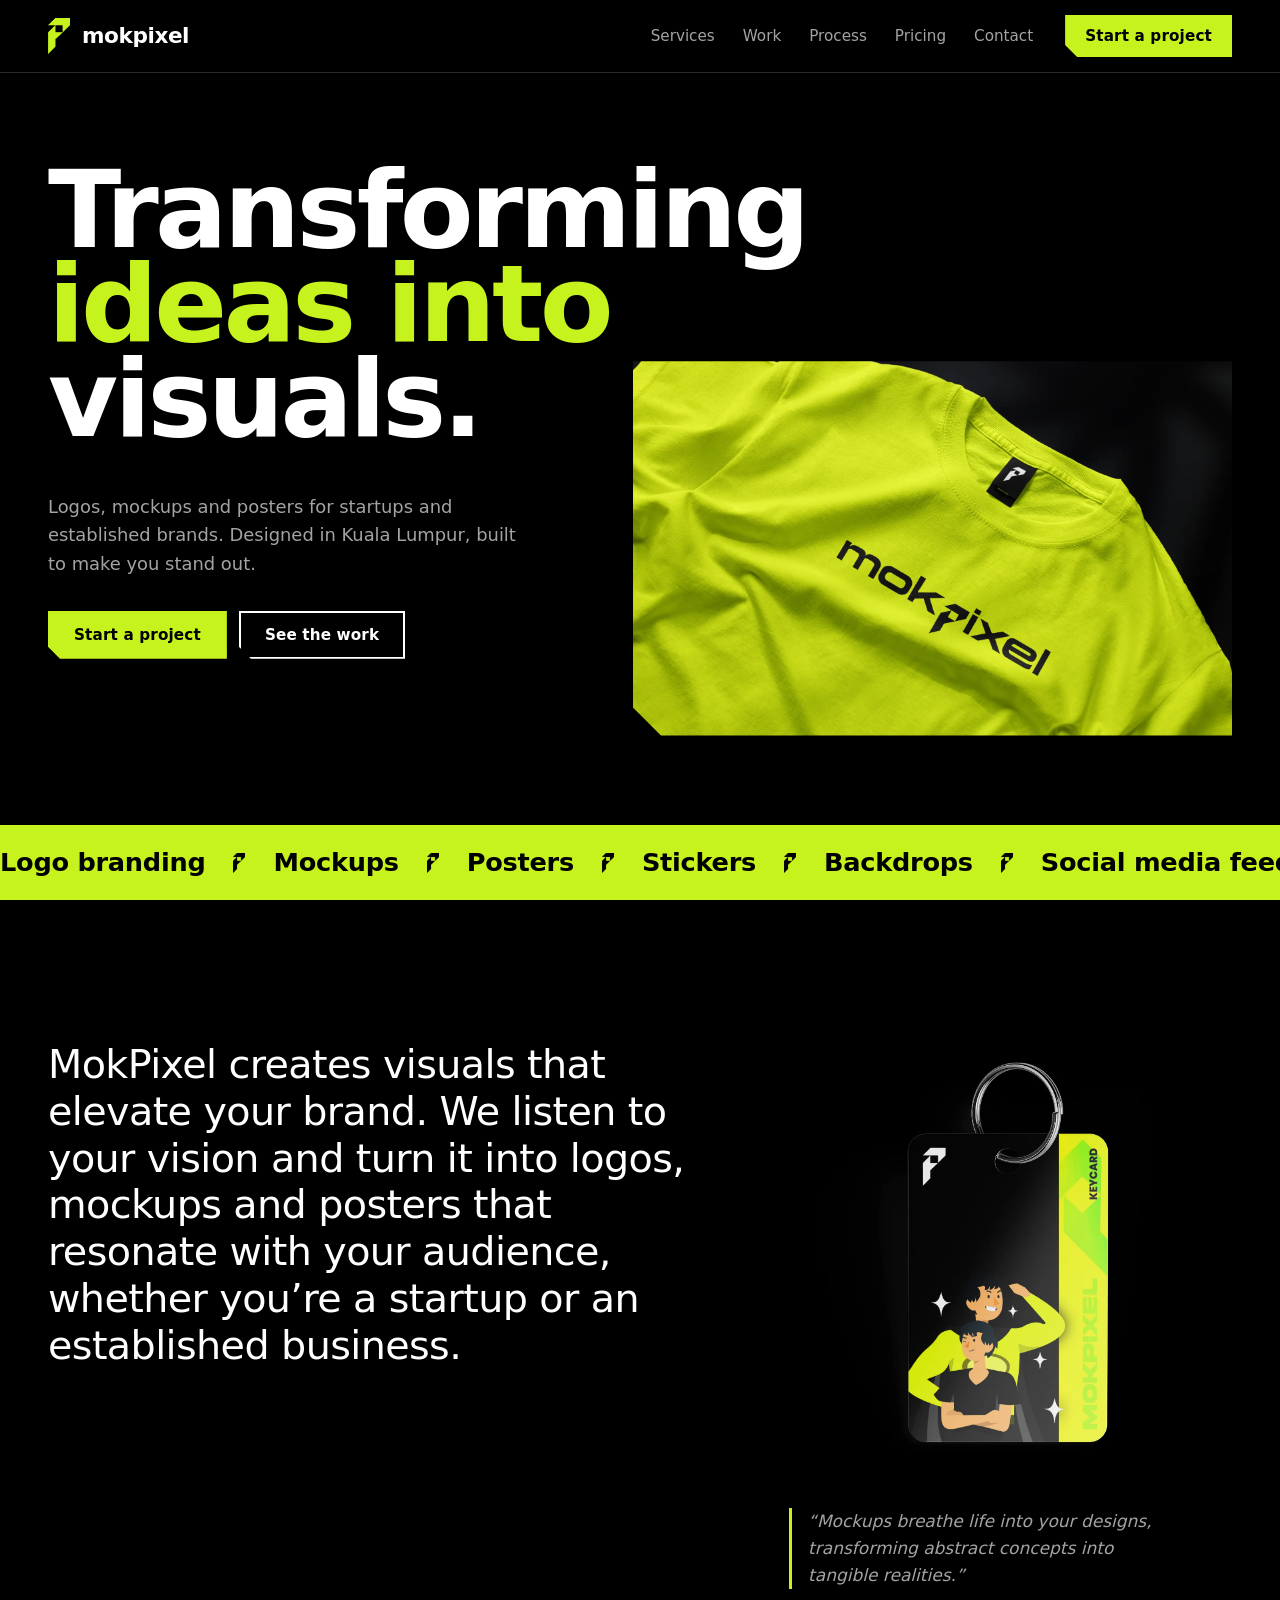
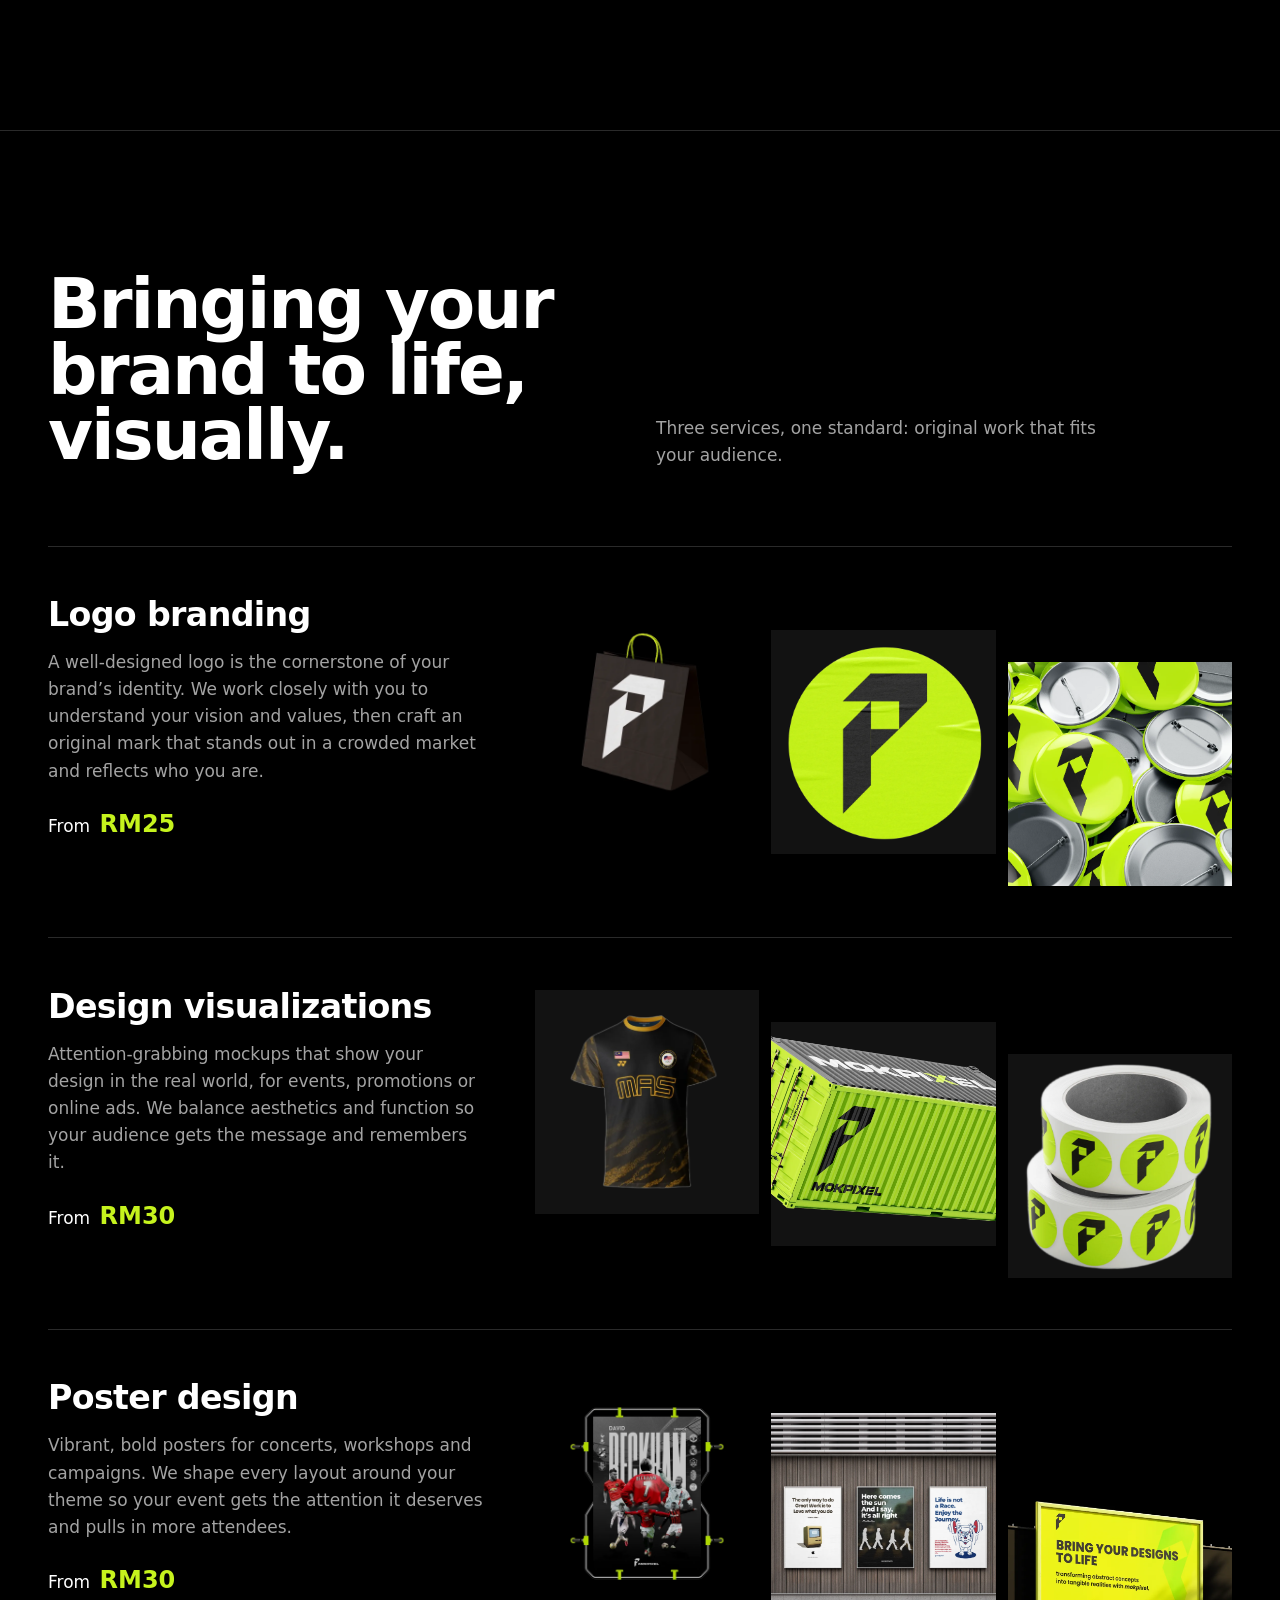
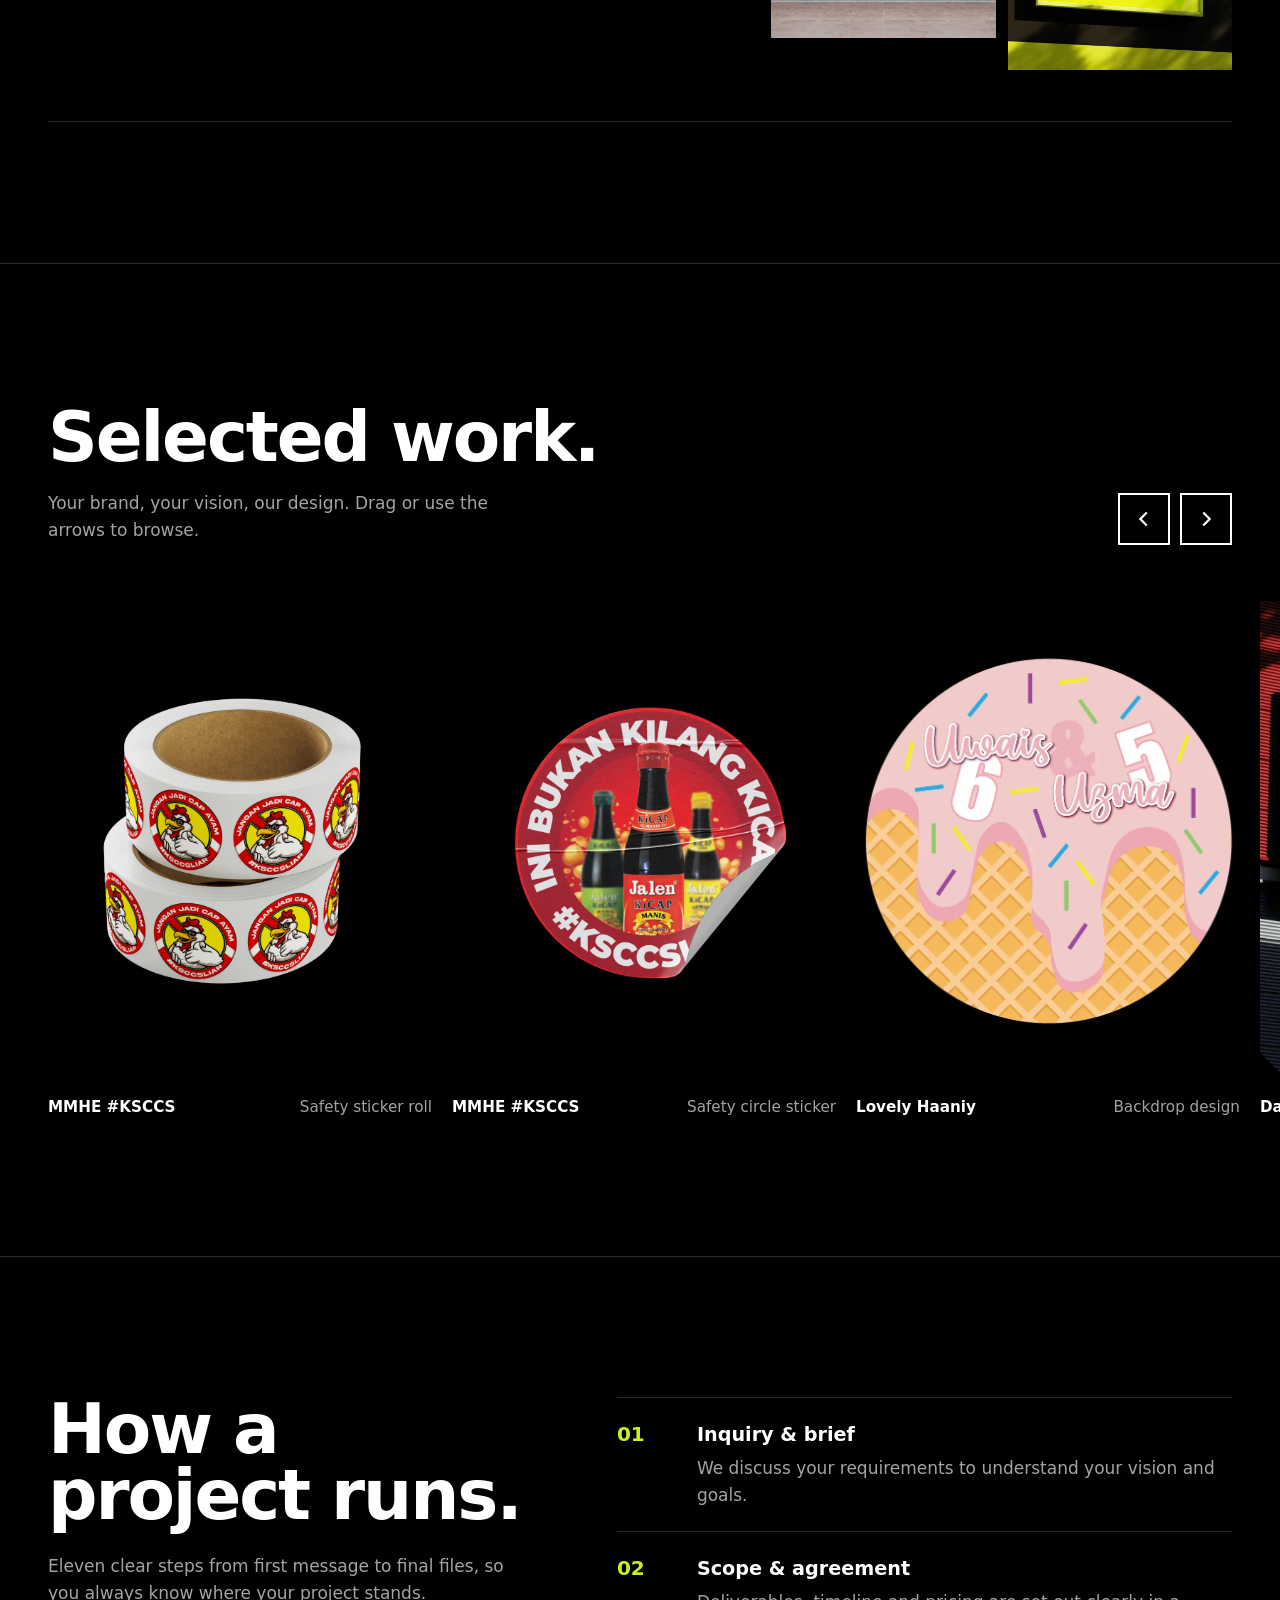
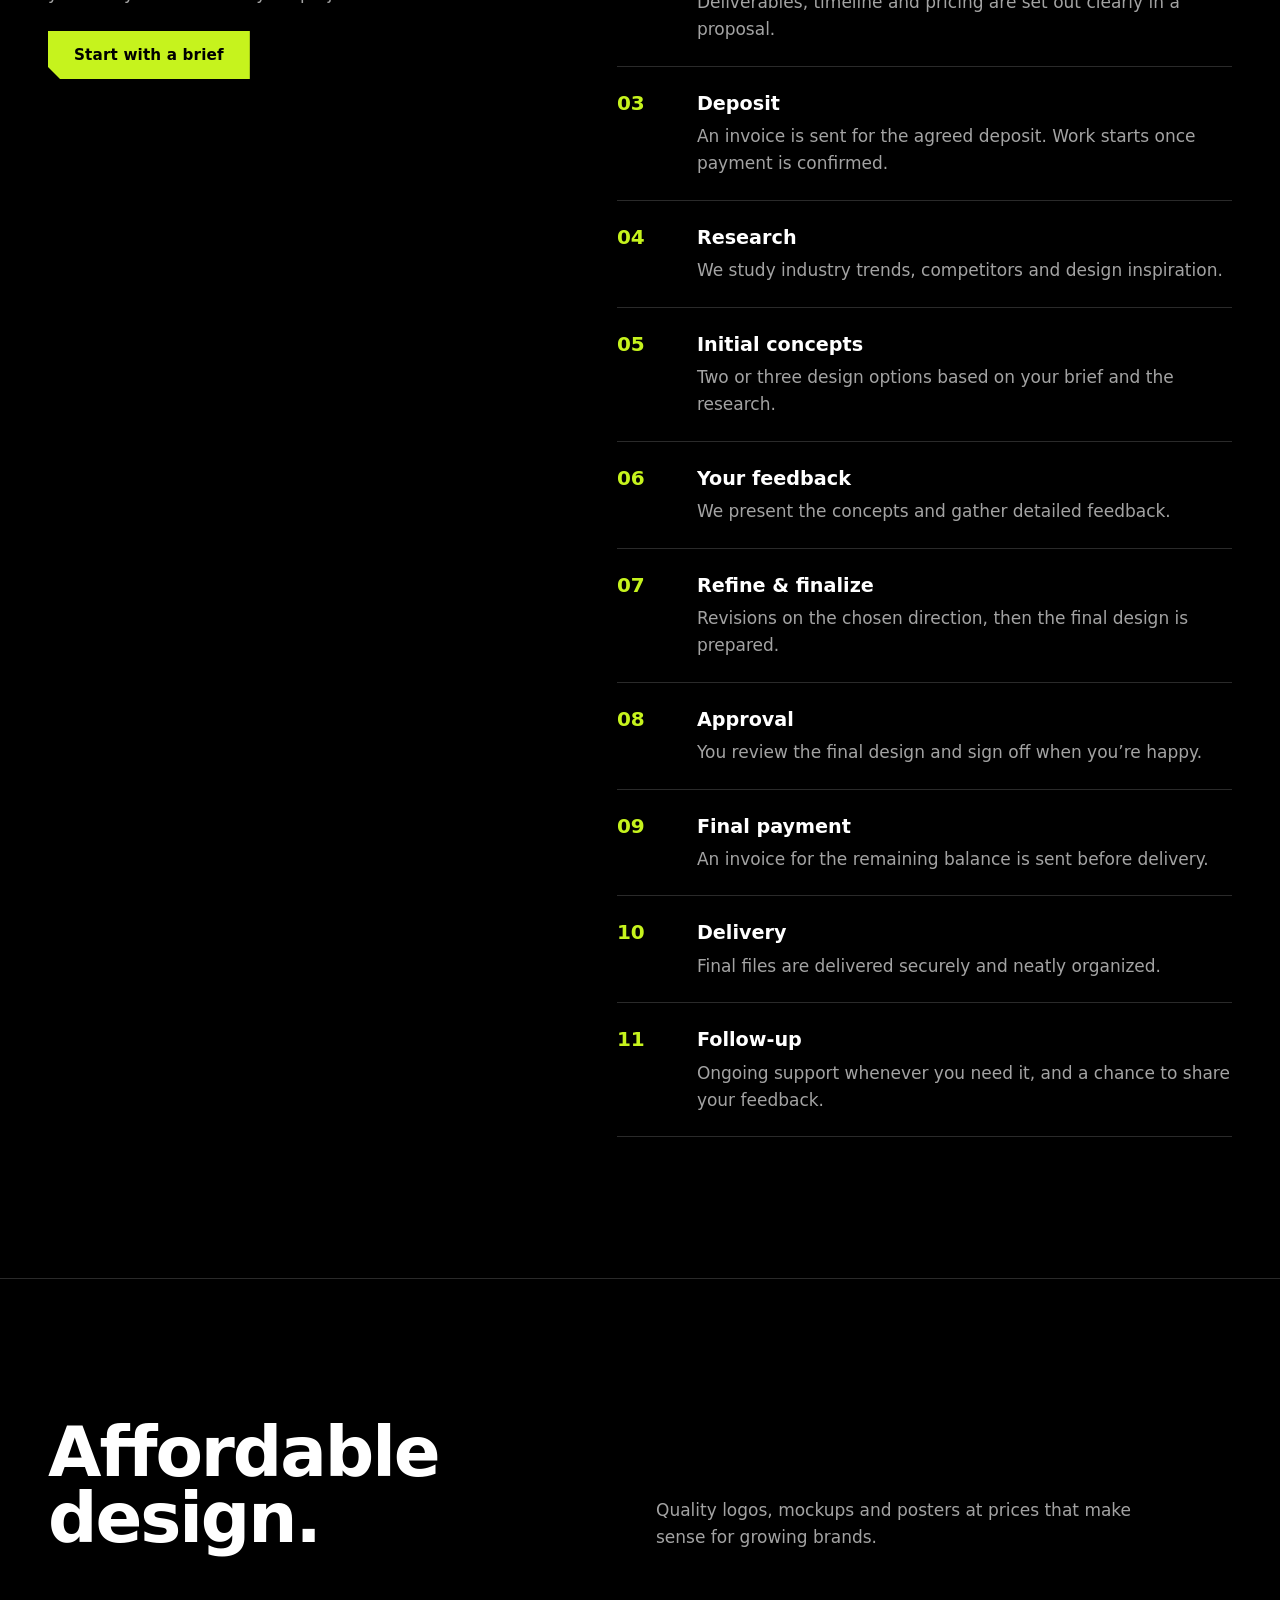
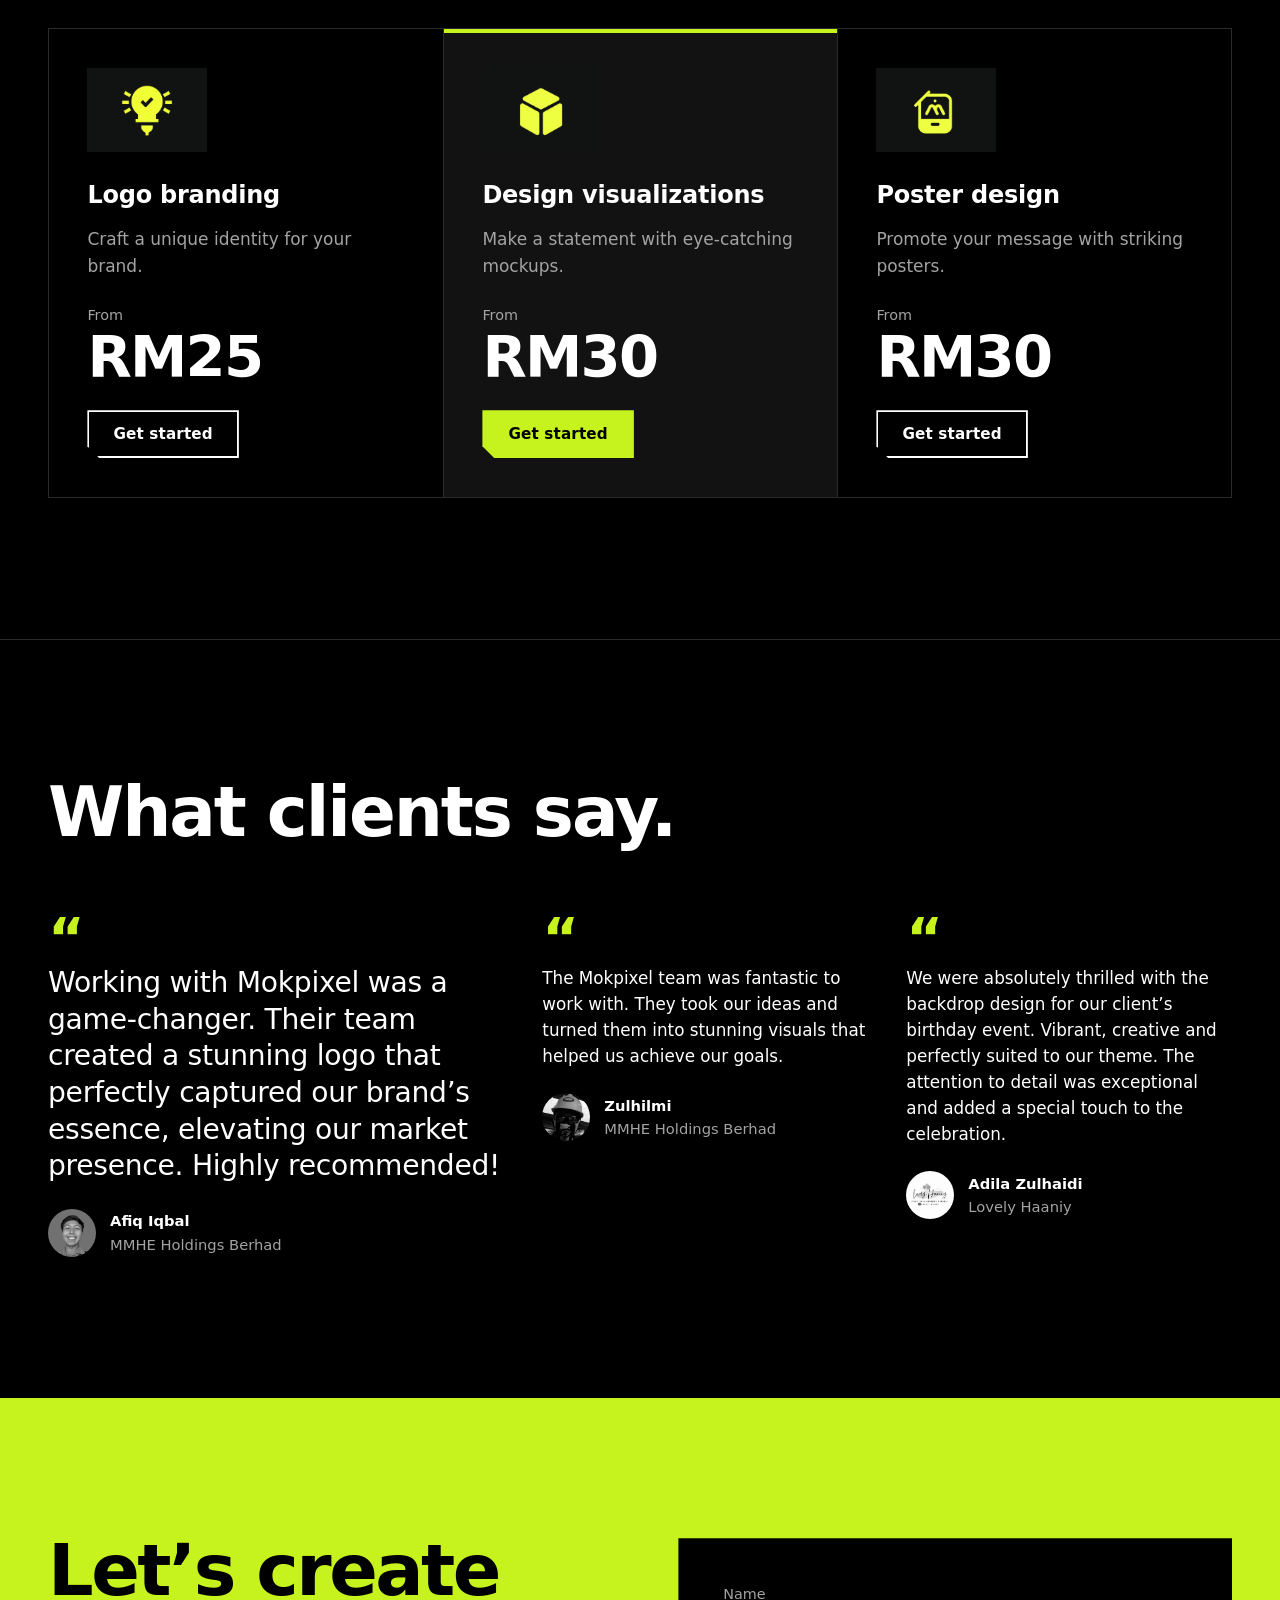
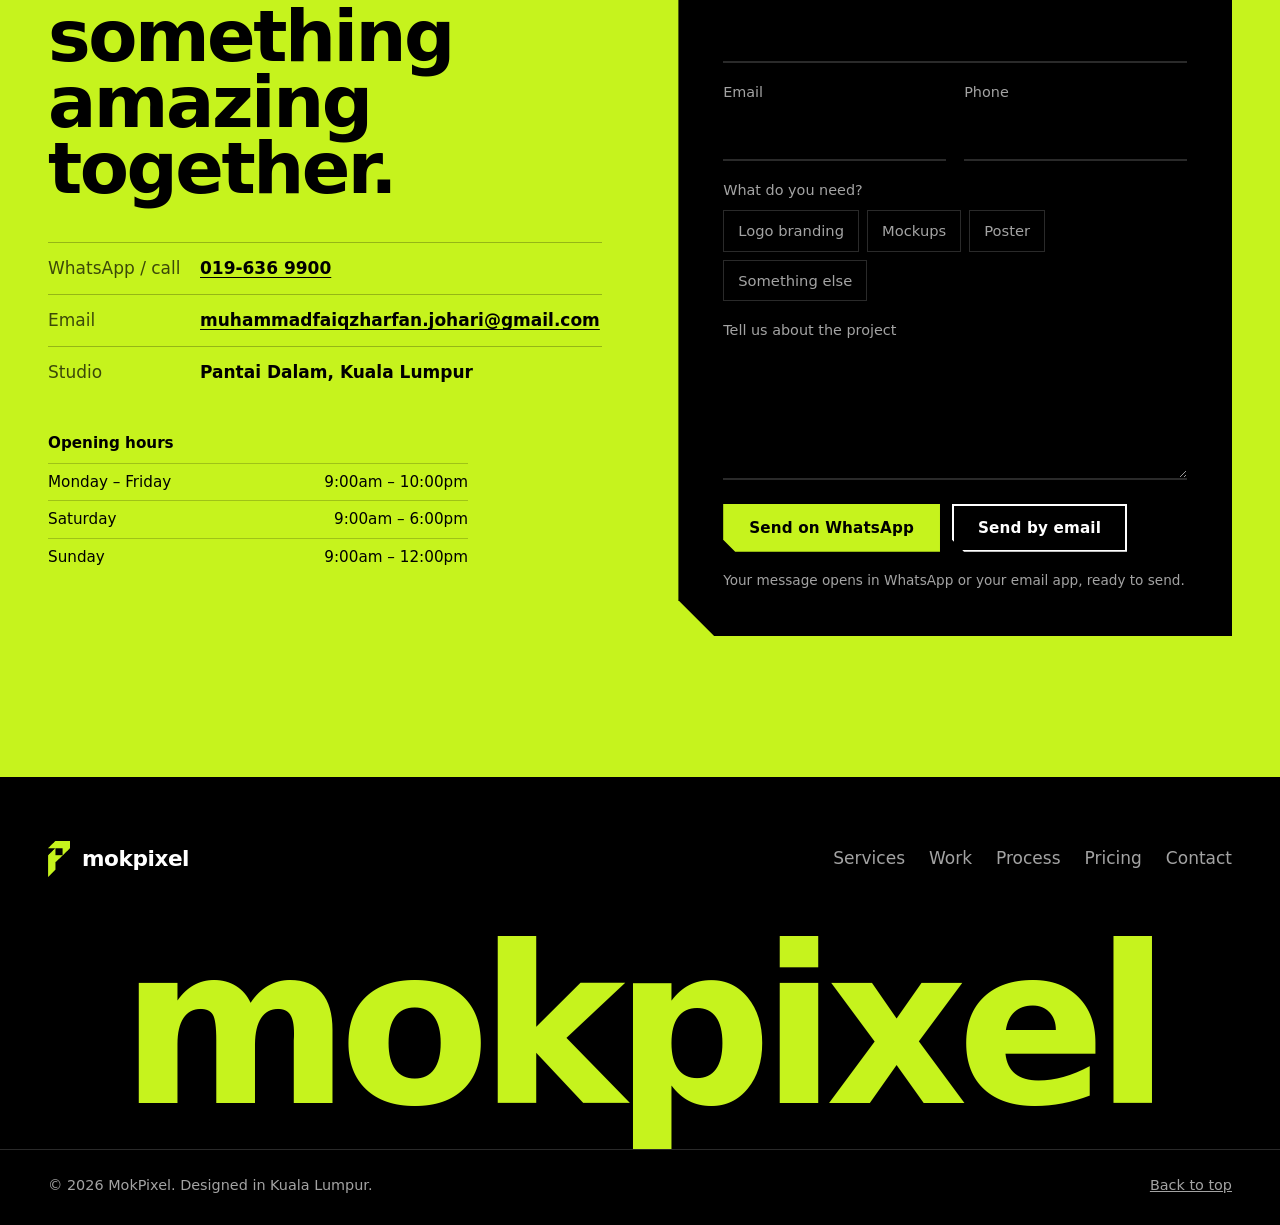
==== mokpixel/index.html @ e7ba05e2 "Add MokPixel design studio site at /mokpixel Standalone replacement for mokpixel.b12sites.com: black" ====
<!doctype html>
<html lang="en">
<head>
  <meta charset="utf-8">
  <meta name="viewport" content="width=device-width, initial-scale=1">
  <title>MokPixel | Logo, Mockup &amp; Poster Design in Kuala Lumpur</title>
  <meta name="description" content="MokPixel designs logos, mockups and posters for startups and established brands. Based in Kuala Lumpur. Logo branding from RM25.">
  <meta name="theme-color" content="#000000">
  <meta property="og:type" content="website">
  <meta property="og:title" content="MokPixel | Logo, Mockup &amp; Poster Design">
  <meta property="og:description" content="Transforming ideas into visuals. Logos, mockups and posters designed in Kuala Lumpur.">
  <meta property="og:image" content="assets/og-image.jpg">
  <link rel="icon" type="image/png" href="assets/favicon.png">
  <link rel="apple-touch-icon" href="assets/apple-touch-icon.png">
  <link rel="preload" href="assets/fonts/archivo.woff2" as="font" type="font/woff2" crossorigin>
  <link rel="stylesheet" href="style.css">
</head>
<body>
  <a class="skip" href="#main">Skip to content</a>

  <header class="site-header" id="top">
    <div class="wrap header-inner">
      <a class="brand" href="#top" aria-label="MokPixel home">
        <span class="brand-mark" aria-hidden="true"></span>
        <span class="brand-word">mokpixel</span>
      </a>
      <nav class="nav" id="nav" aria-label="Main">
        <a href="#services">Services</a>
        <a href="#work">Work</a>
        <a href="#process">Process</a>
        <a href="#pricing">Pricing</a>
        <a href="#contact">Contact</a>
      </nav>
      <a class="btn btn-neon header-cta" href="#contact">Start a project</a>
      <button class="nav-toggle" aria-expanded="false" aria-controls="nav" aria-label="Open menu">
        <span></span><span></span>
      </button>
    </div>
  </header>

  <main id="main">
    <!-- HERO -->
    <section class="hero">
      <div class="wrap hero-grid">
        <h1 class="hero-title">
          <span class="line">Transforming</span>
          <span class="line">ideas into</span>
          <span class="line">visuals.</span>
        </h1>
        <div class="hero-sub">
          <p class="hero-lede">Logos, mockups and posters for startups and established brands. Designed in Kuala Lumpur, built to make you stand out.</p>
          <div class="hero-actions">
            <a class="btn btn-neon" href="#contact">Start a project</a>
            <a class="btn btn-ghost" href="#work">See the work</a>
          </div>
        </div>
        <figure class="hero-media notch">
          <img src="assets/img/home-bg-a.webp" alt="Neon green MokPixel t-shirt with the mokpixel wordmark" width="1800" height="1200" fetchpriority="high">
        </figure>
      </div>
    </section>

    <!-- MARQUEE -->
    <div class="ticker" aria-hidden="true">
      <div class="ticker-track">
        <span>Logo branding</span><i></i><span>Mockups</span><i></i><span>Posters</span><i></i><span>Stickers</span><i></i><span>Backdrops</span><i></i><span>Social media feeds</span><i></i><span>Billboards</span><i></i><span>Merch</span><i></i>
        <span>Logo branding</span><i></i><span>Mockups</span><i></i><span>Posters</span><i></i><span>Stickers</span><i></i><span>Backdrops</span><i></i><span>Social media feeds</span><i></i><span>Billboards</span><i></i><span>Merch</span><i></i>
      </div>
    </div>

    <!-- ABOUT -->
    <section class="about" id="about">
      <div class="wrap about-grid">
        <p class="about-statement">MokPixel creates visuals that elevate your brand. We listen to your vision and turn it into logos, mockups and posters that resonate with your audience, whether you’re a startup or an established business.</p>
        <div class="about-side">
          <figure class="about-media notch">
            <img src="assets/img/hero.webp" alt="Phone case mockup with a neon illustrated character" width="1453" height="1800" loading="lazy">
          </figure>
          <p class="about-quote">“Mockups breathe life into your designs, transforming abstract concepts into tangible realities.”</p>
        </div>
      </div>
    </section>

    <!-- SERVICES -->
    <section class="section services" id="services">
      <div class="wrap">
        <div class="section-head">
          <h2 class="section-title">Bringing your brand to life, visually.</h2>
          <p class="section-sub">Three services, one standard: original work that fits your audience.</p>
        </div>

        <article class="service">
          <div class="service-text">
            <h3>Logo branding</h3>
            <p>A well-designed logo is the cornerstone of your brand’s identity. We work closely with you to understand your vision and values, then craft an original mark that stands out in a crowded market and reflects who you are.</p>
            <p class="service-price">From <strong>RM25</strong></p>
          </div>
          <div class="service-strip">
            <img src="assets/img/g-bag.webp" alt="Black paper bag with the white MokPixel P mark" width="1280" height="960" loading="lazy">
            <img src="assets/img/g-sticker-logo.webp" alt="Round neon sticker with the MokPixel logo" width="1280" height="1280" loading="lazy">
            <img src="assets/img/hiw-bg.webp" alt="Pile of neon and silver pin badges with the MokPixel logo" width="1800" height="1350" loading="lazy">
          </div>
        </article>

        <article class="service">
          <div class="service-text">
            <h3>Design visualizations</h3>
            <p>Attention-grabbing mockups that show your design in the real world, for events, promotions or online ads. We balance aesthetics and function so your audience gets the message and remembers it.</p>
            <p class="service-price">From <strong>RM30</strong></p>
          </div>
          <div class="service-strip">
            <img src="assets/img/g-jersey.webp" alt="Malaysia Olympic jersey mockup in black and gold" width="923" height="923" loading="lazy">
            <img src="assets/img/hiw-mockup.webp" alt="Neon green shipping container branded with MokPixel" width="1800" height="883" loading="lazy">
            <img src="assets/img/g-roller-sticker.webp" alt="Rolls of neon MokPixel logo stickers" width="1280" height="1280" loading="lazy">
          </div>
        </article>

        <article class="service">
          <div class="service-text">
            <h3>Poster design</h3>
            <p>Vibrant, bold posters for concerts, workshops and campaigns. We shape every layout around your theme so your event gets the attention it deserves and pulls in more attendees.</p>
            <p class="service-price">From <strong>RM30</strong></p>
          </div>
          <div class="service-strip">
            <img src="assets/img/g-beckham.webp" alt="David Beckham tribute poster with neon frame details" width="1280" height="960" loading="lazy">
            <img src="assets/img/work-quotes.webp" alt="Three framed motivational quote posters on a wall" width="1800" height="1350" loading="lazy">
            <img src="assets/img/work-x3.webp" alt="Neon billboard reading Bring your designs to life" width="1152" height="883" loading="lazy">
          </div>
        </article>
      </div>
    </section>

    <!-- WORK -->
    <section class="section work" id="work">
      <div class="wrap work-head">
        <div>
          <h2 class="section-title">Selected work.</h2>
          <p class="section-sub">Your brand, your vision, our design. Drag or use the arrows to browse.</p>
        </div>
        <div class="strip-controls">
          <button class="arrow" data-dir="-1" aria-label="Previous projects">
            <svg viewBox="0 0 24 24" aria-hidden="true"><path d="M15 5l-7 7 7 7"/></svg>
          </button>
          <button class="arrow" data-dir="1" aria-label="Next projects">
            <svg viewBox="0 0 24 24" aria-hidden="true"><path d="M9 5l7 7-7 7"/></svg>
          </button>
        </div>
      </div>
      <div class="strip" tabindex="0" aria-label="Project gallery">
        <figure class="card">
          <div class="card-img notch"><img src="assets/img/work-roll-sticker.webp" alt="Rolls of round KSCCS safety stickers" loading="lazy" width="1800" height="1350"></div>
          <figcaption><strong>MMHE #KSCCS</strong><span>Safety sticker roll</span></figcaption>
        </figure>
        <figure class="card">
          <div class="card-img notch"><img src="assets/img/work-circle-sticker.webp" alt="Circle KSCCS sticker reading Ini Bukan Kilang Kicap" loading="lazy" width="1800" height="1350"></div>
          <figcaption><strong>MMHE #KSCCS</strong><span>Safety circle sticker</span></figcaption>
        </figure>
        <figure class="card">
          <div class="card-img notch"><img src="assets/img/work-lovely-haaniy.webp" alt="Pastel ice-cream themed birthday backdrop design" loading="lazy" width="1489" height="973"></div>
          <figcaption><strong>Lovely Haaniy</strong><span>Backdrop design</span></figcaption>
        </figure>
        <figure class="card">
          <div class="card-img notch"><img src="assets/img/work-dapur-ibu.webp" alt="Dapur Ibu menu billboard on a building" loading="lazy" width="1800" height="1350"></div>
          <figcaption><strong>Dapur Ibu</strong><span>Menu billboard</span></figcaption>
        </figure>
        <figure class="card">
          <div class="card-img notch"><img src="assets/img/work-barkoba.webp" alt="Barkoba FC Instagram feed design on a phone" loading="lazy" width="563" height="563"></div>
          <figcaption><strong>Barkoba FC</strong><span>Social media feed</span></figcaption>
        </figure>
        <figure class="card">
          <div class="card-img notch"><img src="assets/img/work-quotes.webp" alt="Motivational quote posters in frames" loading="lazy" width="1800" height="1350"></div>
          <figcaption><strong>Quotes</strong><span>Motivation-inspired posters</span></figcaption>
        </figure>
        <figure class="card">
          <div class="card-img notch"><img src="assets/img/svc-viz-jersey.webp" alt="Long-sleeve Malaysia jersey mockup" loading="lazy" width="1049" height="1049"></div>
          <figcaption><strong>Malaysia Olympic</strong><span>Jersey mockup</span></figcaption>
        </figure>
        <figure class="card">
          <div class="card-img notch"><img src="assets/img/svc-poster.webp" alt="David Beckham tribute poster" loading="lazy" width="1800" height="1350"></div>
          <figcaption><strong>Beckham</strong><span>Tribute poster</span></figcaption>
        </figure>
        <figure class="card">
          <div class="card-img notch"><img src="assets/img/work-bg.webp" alt="Neon green road bike on black" loading="lazy" width="1800" height="1350"></div>
          <figcaption><strong>MokPixel</strong><span>Product visualization</span></figcaption>
        </figure>
      </div>
    </section>

    <!-- PROCESS -->
    <section class="section process" id="process">
      <div class="wrap process-grid">
        <div class="process-intro">
          <h2 class="section-title">How a project runs.</h2>
          <p class="section-sub">Eleven clear steps from first message to final files, so you always know where your project stands.</p>
          <a class="btn btn-neon" href="#contact">Start with a brief</a>
        </div>
        <ol class="steps">
          <li><span class="n">01</span><div><h3>Inquiry &amp; brief</h3><p>We discuss your requirements to understand your vision and goals.</p></div></li>
          <li><span class="n">02</span><div><h3>Scope &amp; agreement</h3><p>Deliverables, timeline and pricing are set out clearly in a proposal.</p></div></li>
          <li><span class="n">03</span><div><h3>Deposit</h3><p>An invoice is sent for the agreed deposit. Work starts once payment is confirmed.</p></div></li>
          <li><span class="n">04</span><div><h3>Research</h3><p>We study industry trends, competitors and design inspiration.</p></div></li>
          <li><span class="n">05</span><div><h3>Initial concepts</h3><p>Two or three design options based on your brief and the research.</p></div></li>
          <li><span class="n">06</span><div><h3>Your feedback</h3><p>We present the concepts and gather detailed feedback.</p></div></li>
          <li><span class="n">07</span><div><h3>Refine &amp; finalize</h3><p>Revisions on the chosen direction, then the final design is prepared.</p></div></li>
          <li><span class="n">08</span><div><h3>Approval</h3><p>You review the final design and sign off when you’re happy.</p></div></li>
          <li><span class="n">09</span><div><h3>Final payment</h3><p>An invoice for the remaining balance is sent before delivery.</p></div></li>
          <li><span class="n">10</span><div><h3>Delivery</h3><p>Final files are delivered securely and neatly organized.</p></div></li>
          <li><span class="n">11</span><div><h3>Follow-up</h3><p>Ongoing support whenever you need it, and a chance to share your feedback.</p></div></li>
        </ol>
      </div>
    </section>

    <!-- PRICING -->
    <section class="section pricing" id="pricing">
      <div class="wrap">
        <div class="section-head">
          <h2 class="section-title">Affordable design.</h2>
          <p class="section-sub">Quality logos, mockups and posters at prices that make sense for growing brands.</p>
        </div>
        <div class="plans">
          <div class="plan">
            <img class="plan-icon" src="assets/img/price-logo.webp" alt="" width="678" height="475" loading="lazy">
            <h3>Logo branding</h3>
            <p>Craft a unique identity for your brand.</p>
            <p class="plan-price"><small>From</small> RM25</p>
            <a class="btn btn-ghost" href="#contact" data-service="Logo branding">Get started</a>
          </div>
          <div class="plan plan-feature">
            <img class="plan-icon" src="assets/img/price-mockup.webp" alt="" width="679" height="475" loading="lazy">
            <h3>Design visualizations</h3>
            <p>Make a statement with eye-catching mockups.</p>
            <p class="plan-price"><small>From</small> RM30</p>
            <a class="btn btn-neon" href="#contact" data-service="Design visualizations">Get started</a>
          </div>
          <div class="plan">
            <img class="plan-icon" src="assets/img/price-poster.webp" alt="" width="679" height="475" loading="lazy">
            <h3>Poster design</h3>
            <p>Promote your message with striking posters.</p>
            <p class="plan-price"><small>From</small> RM30</p>
            <a class="btn btn-ghost" href="#contact" data-service="Poster design">Get started</a>
          </div>
        </div>
      </div>
    </section>

    <!-- TESTIMONIALS -->
    <section class="section voices" id="testimonials">
      <div class="wrap">
        <h2 class="section-title">What clients say.</h2>
        <div class="quotes">
          <blockquote class="quote quote-lead">
            <p>Working with Mokpixel was a game-changer. Their team created a stunning logo that perfectly captured our brand’s essence, elevating our market presence. Highly recommended!</p>
            <footer><img src="assets/img/t-afiq.webp" alt="" width="64" height="64" loading="lazy"><span><strong>Afiq Iqbal</strong>MMHE Holdings Berhad</span></footer>
          </blockquote>
          <blockquote class="quote">
            <p>The Mokpixel team was fantastic to work with. They took our ideas and turned them into stunning visuals that helped us achieve our goals.</p>
            <footer><img src="assets/img/t-zulhilmi.webp" alt="" width="64" height="64" loading="lazy"><span><strong>Zulhilmi</strong>MMHE Holdings Berhad</span></footer>
          </blockquote>
          <blockquote class="quote">
            <p>We were absolutely thrilled with the backdrop design for our client’s birthday event. Vibrant, creative and perfectly suited to our theme. The attention to detail was exceptional and added a special touch to the celebration.</p>
            <footer><img src="assets/img/t-adila.webp" alt="" width="64" height="64" loading="lazy"><span><strong>Adila Zulhaidi</strong>Lovely Haaniy</span></footer>
          </blockquote>
        </div>
      </div>
    </section>

    <!-- CONTACT -->
    <section class="section contact" id="contact">
      <div class="wrap contact-grid">
        <div class="contact-info">
          <h2 class="contact-title">Let’s create something amazing together.</h2>
          <ul class="contact-list">
            <li><span>WhatsApp / call</span><a href="tel:+60196369900">019-636 9900</a></li>
            <li><span>Email</span><a href="mailto:muhammadfaiqzharfan.johari@gmail.com">muhammadfaiqzharfan.johari@gmail.com</a></li>
            <li><span>Studio</span>Pantai Dalam, Kuala Lumpur</li>
          </ul>
          <table class="hours">
            <caption>Opening hours</caption>
            <tbody>
              <tr><th scope="row">Monday – Friday</th><td>9:00am – 10:00pm</td></tr>
              <tr><th scope="row">Saturday</th><td>9:00am – 6:00pm</td></tr>
              <tr><th scope="row">Sunday</th><td>9:00am – 12:00pm</td></tr>
            </tbody>
          </table>
        </div>

        <form class="contact-form notch" id="contact-form" novalidate>
          <div class="field">
            <label for="f-name">Name</label>
            <input id="f-name" name="name" type="text" autocomplete="name" required>
          </div>
          <div class="field-row">
            <div class="field">
              <label for="f-email">Email</label>
              <input id="f-email" name="email" type="email" autocomplete="email" required>
            </div>
            <div class="field">
              <label for="f-phone">Phone</label>
              <input id="f-phone" name="phone" type="tel" autocomplete="tel" required>
            </div>
          </div>
          <fieldset class="field">
            <legend>What do you need?</legend>
            <div class="chips">
              <label><input type="checkbox" name="service" value="Logo branding"><span>Logo branding</span></label>
              <label><input type="checkbox" name="service" value="Design visualizations"><span>Mockups</span></label>
              <label><input type="checkbox" name="service" value="Poster design"><span>Poster</span></label>
              <label><input type="checkbox" name="service" value="Something else"><span>Something else</span></label>
            </div>
          </fieldset>
          <div class="field">
            <label for="f-msg">Tell us about the project</label>
            <textarea id="f-msg" name="message" rows="4"></textarea>
          </div>
          <p class="form-error" id="form-error" role="alert" hidden></p>
          <div class="form-actions">
            <button class="btn btn-neon" type="submit" data-via="whatsapp">Send on WhatsApp</button>
            <button class="btn btn-ghost" type="submit" data-via="email">Send by email</button>
          </div>
          <p class="form-note">Your message opens in WhatsApp or your email app, ready to send.</p>
        </form>
      </div>
    </section>
  </main>

  <footer class="site-footer">
    <div class="wrap footer-top">
      <a class="brand" href="#top" aria-label="Back to top">
        <span class="brand-mark" aria-hidden="true"></span>
        <span class="brand-word">mokpixel</span>
      </a>
      <nav class="footer-nav" aria-label="Footer">
        <a href="#services">Services</a>
        <a href="#work">Work</a>
        <a href="#process">Process</a>
        <a href="#pricing">Pricing</a>
        <a href="#contact">Contact</a>
      </nav>
    </div>
    <p class="footer-word" aria-hidden="true">mokpixel</p>
    <div class="wrap footer-bottom">
      <p>© <span id="year">2026</span> MokPixel. Designed in Kuala Lumpur.</p>
      <a href="#top">Back to top</a>
    </div>
  </footer>

  <script src="script.js" defer></script>
</body>
</html>
---- mokpixel/style.css ----
/* MokPixel: black, neon, white */
@font-face {
  font-family: "Archivo";
  src: url("assets/fonts/archivo.woff2") format("woff2");
  font-style: normal; font-weight: 300 900; font-stretch: 62% 125%; font-display: swap;
}
@font-face {
  font-family: "Archivo";
  src: url("assets/fonts/archivo-italic.woff2") format("woff2");
  font-style: italic; font-weight: 300 900; font-stretch: 62% 125%; font-display: swap;
}
:root {
  --black: #000000;
  --surface: #121212;
  --line: #2a2a2a;
  --neon: #c6f31d;
  --neon-dim: #9fc40f;
  --white: #ffffff;
  --muted: #a3a3a3;

  --cut: 28px;            /* the diagonal notch taken from the P mark */
  --wrap: 1280px;
  --gutter: clamp(16px, 4vw, 48px);
  --section: clamp(72px, 11vw, 160px);

  --font: "Archivo", system-ui, -apple-system, "Segoe UI", sans-serif;
}

*, *::before, *::after { box-sizing: border-box; }
html { scroll-behavior: smooth; scroll-padding-top: 84px; -webkit-text-size-adjust: 100%; }
body {
  margin: 0;
  background: var(--black);
  color: var(--white);
  font-family: var(--font);
  font-size: 1.0625rem;
  line-height: 1.6;
  font-variation-settings: "wdth" 100;
  -webkit-font-smoothing: antialiased;
  overflow-x: hidden;
}
img { display: block; max-width: 100%; height: auto; }
a { color: inherit; }
h1, h2, h3, p, figure, blockquote { margin: 0; }
button, input, textarea { font: inherit; color: inherit; }
::selection { background: var(--neon); color: var(--black); }

:focus-visible { outline: 2px solid var(--neon); outline-offset: 3px; }

.skip {
  position: absolute; left: 16px; top: -60px; z-index: 100;
  background: var(--neon); color: var(--black); padding: 10px 16px; font-weight: 700;
}
.skip:focus { top: 12px; }

.wrap { width: 100%; max-width: var(--wrap); margin: 0 auto; padding: 0 var(--gutter); }

/* the notch: bottom-left corner cut like the logo */
.notch {
  clip-path: polygon(0 0, 100% 0, 100% 100%, var(--cut) 100%, 0 calc(100% - var(--cut)));
}

/* ---------- buttons ---------- */
.btn {
  display: inline-flex; align-items: center; justify-content: center;
  min-height: 48px; padding: 0 24px;
  font-weight: 700; font-size: 0.95rem; letter-spacing: 0.01em;
  font-variation-settings: "wdth" 112;
  text-decoration: none; border: 2px solid transparent; cursor: pointer;
  clip-path: polygon(0 0, 100% 0, 100% 100%, 12px 100%, 0 calc(100% - 12px));
  transition: background-color .2s, color .2s, border-color .2s;
}
.btn-neon { background: var(--neon); color: var(--black); }
.btn-neon:hover { background: var(--white); }
.btn-ghost { background: transparent; color: var(--white); border-color: var(--white); }
.btn-ghost:hover { background: var(--white); color: var(--black); }

/* ---------- header ---------- */
.site-header {
  position: sticky; top: 0; z-index: 50;
  background: rgba(0,0,0,.82);
  backdrop-filter: blur(12px); -webkit-backdrop-filter: blur(12px);
  border-bottom: 1px solid var(--line);
}
.header-inner { display: flex; align-items: center; gap: 32px; height: 72px; }
.brand { display: inline-flex; align-items: center; gap: 12px; text-decoration: none; }
.brand-mark {
  width: 22px; height: 36px; background: var(--neon);
  -webkit-mask: url("assets/img/logo.png") center / contain no-repeat;
          mask: url("assets/img/logo.png") center / contain no-repeat;
}
.brand-word {
  font-weight: 800; font-size: 1.35rem; letter-spacing: -0.02em;
  font-variation-settings: "wdth" 125;
}
.nav { display: flex; gap: 28px; margin-left: auto; }
.nav a {
  text-decoration: none; font-size: 0.95rem; color: var(--muted);
  font-variation-settings: "wdth" 110;
  transition: color .2s;
}
.nav a:hover { color: var(--white); }
.header-cta { min-height: 42px; padding: 0 18px; }
.nav-toggle { display: none; }

/* ---------- hero ---------- */
.hero { padding: clamp(40px, 7vw, 96px) 0 clamp(48px, 7vw, 96px); }
.hero-grid {
  display: grid;
  grid-template-columns: minmax(0, 1fr) minmax(0, 1.15fr);
  grid-template-areas: "title title" "copy media";
  column-gap: clamp(32px, 5vw, 72px);
  align-items: start;
}
.hero-title { grid-area: title; }
.hero-sub { grid-area: copy; padding-top: 8px; }
.hero-media { grid-area: media; }
.hero-title {
  font-weight: 900;
  font-size: clamp(2.9rem, 8.4vw, 7.75rem);
  line-height: 0.88;
  letter-spacing: -0.035em;
  font-variation-settings: "wdth" 125;
  margin-bottom: clamp(24px, 3vw, 40px);
}
.hero-title .line { display: block; }
.hero-title .line:nth-child(2) { color: var(--neon); }
.hero-lede { max-width: 42ch; color: var(--muted); font-size: clamp(1.05rem, 1.4vw, 1.25rem); margin-bottom: 32px; }
.hero-actions { display: flex; flex-wrap: wrap; gap: 12px; }
.hero-media { aspect-ratio: 16 / 10; overflow: hidden; background: var(--neon); margin-top: calc(clamp(2.9rem, 8.4vw, 7.75rem) * -1.15); }
.hero-media img { width: 100%; height: 100%; object-fit: cover; object-position: 58% 50%; }

/* load sequence: the one orchestrated moment */
@media (prefers-reduced-motion: no-preference) {
  .hero-title .line { animation: rise .9s cubic-bezier(.2,.7,.1,1) both; }
  .hero-title .line:nth-child(2) { animation-delay: .1s; }
  .hero-title .line:nth-child(3) { animation-delay: .2s; }
  .hero-lede, .hero-actions { animation: fade .8s .45s both; }
  .hero-media { animation: wipe 1.1s .15s cubic-bezier(.7,0,.2,1) both; }
  @keyframes rise { from { transform: translateY(40%); opacity: 0; } to { transform: none; opacity: 1; } }
  @keyframes fade { from { opacity: 0; } to { opacity: 1; } }
  @keyframes wipe { from { clip-path: polygon(0 100%, 100% 100%, 100% 100%, 0 100%); } to { clip-path: polygon(0 0, 100% 0, 100% 100%, var(--cut) 100%, 0 calc(100% - var(--cut))); } }
}

/* ---------- ticker ---------- */
.ticker { background: var(--neon); color: var(--black); overflow: hidden; border-block: 1px solid var(--neon); }
.ticker-track {
  display: flex; align-items: center; gap: 28px; width: max-content;
  padding: 16px 0;
  font-weight: 800; font-size: clamp(1.1rem, 2vw, 1.6rem); letter-spacing: -0.01em;
  font-variation-settings: "wdth" 120;
  white-space: nowrap;
}
.ticker-track i {
  width: 12px; height: 20px; background: var(--black); flex: none;
  -webkit-mask: url("assets/img/logo.png") center / contain no-repeat;
          mask: url("assets/img/logo.png") center / contain no-repeat;
}
@media (prefers-reduced-motion: no-preference) {
  .ticker-track { animation: ticker 38s linear infinite; }
  @keyframes ticker { to { transform: translateX(-50%); } }
}

/* ---------- about ---------- */
.about { padding: var(--section) 0; }
.about-grid { display: grid; grid-template-columns: 1.5fr 1fr; gap: clamp(40px, 6vw, 96px); align-items: start; }
.about-statement {
  font-size: clamp(1.6rem, 3.1vw, 2.75rem);
  line-height: 1.18; font-weight: 500; letter-spacing: -0.015em;
  font-variation-settings: "wdth" 104;
  max-width: 26ch;
}
.about-side { display: grid; gap: 24px; }
.about-media { aspect-ratio: 1; overflow: hidden; background: var(--surface); }
.about-media img { width: 100%; height: 100%; object-fit: cover; }
.about-quote { color: var(--muted); font-style: italic; max-width: 36ch; border-left: 3px solid var(--neon); padding-left: 16px; }

/* ---------- sections ---------- */
.section { padding: var(--section) 0; border-top: 1px solid var(--line); }
.section-head { display: grid; grid-template-columns: 1fr 1fr; gap: 32px; align-items: end; margin-bottom: clamp(40px, 6vw, 80px); }
.section-title {
  font-weight: 900;
  font-size: clamp(2.2rem, 5.4vw, 4.75rem);
  line-height: 0.95; letter-spacing: -0.03em;
  font-variation-settings: "wdth" 122;
  max-width: 14ch;
}
.section-sub { color: var(--muted); max-width: 44ch; }

/* ---------- services ---------- */
.service {
  display: grid; grid-template-columns: 1fr 1.6fr; gap: clamp(24px, 4vw, 64px);
  padding: clamp(32px, 4vw, 56px) 0; border-top: 1px solid var(--line);
}
.service:last-child { border-bottom: 1px solid var(--line); }
.service h3 {
  font-size: clamp(1.6rem, 2.6vw, 2.25rem); line-height: 1.05; font-weight: 800;
  letter-spacing: -0.02em; font-variation-settings: "wdth" 118; margin-bottom: 16px;
}
.service-text p { color: var(--muted); max-width: 46ch; }
.service-text .service-price { color: var(--white); margin-top: 20px; font-variation-settings: "wdth" 112; }
.service-price strong { color: var(--neon); font-size: 1.5rem; font-weight: 800; margin-left: 4px; }
.service-strip { display: grid; grid-template-columns: repeat(3, 1fr); gap: 12px; align-self: center; }
.service-strip img {
  width: 100%; aspect-ratio: 1; object-fit: cover; background: var(--surface);
  transition: transform .5s cubic-bezier(.2,.7,.1,1);
}
.service-strip img:nth-child(2) { margin-top: 32px; }
.service-strip img:nth-child(3) { margin-top: 64px; }

/* ---------- work strip ---------- */
.work { padding-bottom: calc(var(--section) * .8); }
.work-head { display: flex; justify-content: space-between; align-items: end; gap: 24px; margin-bottom: clamp(32px, 5vw, 56px); }
.work-head .section-sub { margin-top: 20px; }
.strip-controls { display: flex; gap: 10px; flex: none; }
.arrow {
  width: 52px; height: 52px; display: grid; place-items: center;
  background: transparent; border: 2px solid var(--white); cursor: pointer;
  transition: background-color .2s;
}
.arrow svg { width: 22px; height: 22px; fill: none; stroke: currentColor; stroke-width: 2.4; }
.arrow:hover { background: var(--neon); border-color: var(--neon); color: var(--black); }
.strip {
  display: flex; gap: 20px; overflow-x: auto; scroll-snap-type: x mandatory;
  padding: 0 var(--gutter) 24px;
  padding-left: max(var(--gutter), calc((100vw - var(--wrap)) / 2 + var(--gutter)));
  scroll-padding-left: max(var(--gutter), calc((100vw - var(--wrap)) / 2 + var(--gutter)));
  scrollbar-width: thin; scrollbar-color: var(--neon) var(--line);
  cursor: grab;
}
.strip.dragging { cursor: grabbing; scroll-snap-type: none; }
.strip.dragging img { pointer-events: none; }
.card { flex: 0 0 clamp(260px, 30vw, 400px); scroll-snap-align: start; }
.card-img { aspect-ratio: 4 / 5; overflow: hidden; background: var(--surface); }
.card-img img { width: 100%; height: 100%; object-fit: cover; user-select: none; -webkit-user-drag: none; }
.card figcaption { display: flex; justify-content: space-between; gap: 12px; padding-top: 14px; font-size: 0.95rem; }
.card figcaption strong { font-weight: 700; font-variation-settings: "wdth" 115; }
.card figcaption span { color: var(--muted); text-align: right; }

/* ---------- process ---------- */
.process-grid { display: grid; grid-template-columns: 1fr 1.25fr; gap: clamp(40px, 6vw, 96px); align-items: start; }
.process-intro { position: sticky; top: 112px; display: grid; gap: 24px; justify-items: start; }
.steps { list-style: none; margin: 0; padding: 0; counter-reset: none; }
.steps li {
  display: grid; grid-template-columns: 64px 1fr; gap: 16px;
  padding: 22px 0; border-top: 1px solid var(--line);
}
.steps li:last-child { border-bottom: 1px solid var(--line); }
.steps .n { color: var(--neon); font-weight: 800; font-size: 1.25rem; font-variation-settings: "wdth" 125; line-height: 1.4; }
.steps h3 { font-size: 1.2rem; font-weight: 700; font-variation-settings: "wdth" 112; margin-bottom: 4px; }
.steps p { color: var(--muted); }

/* ---------- pricing ---------- */
.plans { display: grid; grid-template-columns: repeat(3, 1fr); gap: 0; border: 1px solid var(--line); }
.plan { padding: clamp(28px, 3vw, 44px); display: flex; flex-direction: column; align-items: flex-start; gap: 12px; }
.plan + .plan { border-left: 1px solid var(--line); }
.plan-icon { width: 120px; aspect-ratio: 678 / 475; object-fit: cover; margin-bottom: 12px; }
.plan h3 { font-size: 1.5rem; font-weight: 800; font-variation-settings: "wdth" 118; letter-spacing: -0.01em; }
.plan p { color: var(--muted); }
.plan .plan-price {
  color: var(--white); font-weight: 900; font-size: clamp(2.6rem, 4.5vw, 3.75rem); line-height: 1;
  letter-spacing: -0.03em; font-variation-settings: "wdth" 125; margin: auto 0 12px; padding-top: 16px;
}
.plan-price small { display: block; font-size: 0.9rem; font-weight: 500; color: var(--muted); letter-spacing: 0; font-variation-settings: "wdth" 100; margin-bottom: 6px; }
.plan-feature { background: var(--surface); box-shadow: inset 0 4px 0 var(--neon); }

/* ---------- testimonials ---------- */
.voices .section-title { margin-bottom: clamp(40px, 6vw, 72px); }
.quotes { display: grid; grid-template-columns: 1.4fr 1fr 1fr; gap: clamp(24px, 3vw, 40px); align-items: start; }
.quote p { font-size: 1.05rem; line-height: 1.55; }
.quote-lead p { font-size: clamp(1.35rem, 2.2vw, 1.85rem); line-height: 1.3; font-weight: 500; letter-spacing: -0.01em; }
.quote p::before { content: "“"; display: block; color: var(--neon); font-size: 3.5rem; line-height: .7; font-weight: 900; margin-bottom: 8px; }
.quote footer { display: flex; align-items: center; gap: 14px; margin-top: 24px; color: var(--muted); font-size: 0.92rem; }
.quote footer img { width: 48px; height: 48px; object-fit: cover; border-radius: 50%; filter: grayscale(1); }
.quote footer strong { display: block; color: var(--white); font-weight: 700; }

/* ---------- contact ---------- */
.contact { background: var(--neon); color: var(--black); border-top: 0; }
.contact-grid { display: grid; grid-template-columns: 1fr 1fr; gap: clamp(40px, 6vw, 96px); align-items: start; }
.contact-title {
  font-weight: 900; font-size: clamp(2.4rem, 5.6vw, 5rem); line-height: 0.92; letter-spacing: -0.035em;
  font-variation-settings: "wdth" 125; margin-bottom: 40px;
}
.contact-list { list-style: none; margin: 0 0 32px; padding: 0; }
.contact-list li { display: grid; grid-template-columns: 140px 1fr; gap: 12px; padding: 12px 0; border-top: 1px solid rgba(0,0,0,.25); font-weight: 600; overflow-wrap: anywhere; }
.contact-list span { font-weight: 500; opacity: .7; }
.contact-list a { text-decoration-thickness: 1px; text-underline-offset: 3px; }
.hours { border-collapse: collapse; width: 100%; max-width: 420px; font-size: 0.95rem; }
.hours caption { text-align: left; font-weight: 800; font-variation-settings: "wdth" 115; padding-bottom: 8px; }
.hours th, .hours td { text-align: left; padding: 6px 0; border-top: 1px solid rgba(0,0,0,.2); font-weight: 500; }
.hours td { text-align: right; }

.contact-form { background: var(--black); color: var(--white); padding: clamp(24px, 3.5vw, 48px); display: grid; gap: 18px; --cut: 36px; }
.field { display: grid; gap: 8px; border: 0; margin: 0; padding: 0; min-width: 0; }
.field-row { display: grid; grid-template-columns: 1fr 1fr; gap: 18px; }
.field label, .field legend { font-size: 0.9rem; color: var(--muted); padding: 0; }
.field legend { margin-bottom: 8px; }
.field input, .field textarea {
  width: 100%; background: transparent; border: 0; border-bottom: 2px solid var(--line);
  padding: 10px 0; font-size: 1.05rem; border-radius: 0; transition: border-color .2s;
}
.field textarea { resize: vertical; min-height: 96px; }
.field input:focus, .field textarea:focus { outline: none; border-color: var(--neon); }
.field [aria-invalid="true"] { border-color: #ff6b6b; }
.chips { display: flex; flex-wrap: wrap; gap: 8px; }
.chips label { position: relative; cursor: pointer; }
.chips input { position: absolute; opacity: 0; inset: 0; cursor: pointer; }
.chips span { display: inline-block; padding: 8px 14px; border: 1px solid var(--line); font-size: 0.92rem; transition: background-color .15s, border-color .15s, color .15s; }
.chips input:checked + span { background: var(--neon); color: var(--black); border-color: var(--neon); font-weight: 700; }
.chips input:focus-visible + span { outline: 2px solid var(--neon); outline-offset: 2px; }
.form-actions { display: flex; flex-wrap: wrap; gap: 12px; margin-top: 6px; }
.form-note { font-size: 0.85rem; color: var(--muted); }
.form-error { color: #ff8a8a; font-size: 0.92rem; }

/* ---------- footer ---------- */
.site-footer { padding-top: 64px; overflow: hidden; }
.footer-top { display: flex; justify-content: space-between; align-items: center; gap: 24px; flex-wrap: wrap; }
.footer-nav { display: flex; gap: 24px; flex-wrap: wrap; }
.footer-nav a { text-decoration: none; color: var(--muted); }
.footer-nav a:hover { color: var(--white); }
.footer-word {
  font-weight: 900; font-variation-settings: "wdth" 125;
  font-size: 17.2vw; line-height: 1; letter-spacing: -0.05em;
  color: var(--neon); text-align: center; white-space: nowrap;
  margin: 40px 0 12px;
}
.footer-bottom { display: flex; justify-content: space-between; gap: 16px; flex-wrap: wrap; padding-top: 24px; padding-bottom: 28px; border-top: 1px solid var(--line); color: var(--muted); font-size: 0.9rem; }
.footer-bottom a { color: var(--muted); }

/* ---------- responsive ---------- */
@media (max-width: 1024px) {
  .nav { gap: 20px; }
  .header-cta { display: none; }
  .quotes { grid-template-columns: 1fr 1fr; }
  .quote-lead { grid-column: 1 / -1; }
}

@media (max-width: 860px) {
  .header-inner { height: 64px; }
  .nav-toggle {
    display: grid; place-content: center; gap: 6px; margin-left: auto;
    width: 44px; height: 44px; background: transparent; border: 0; cursor: pointer;
  }
  .nav-toggle span { display: block; width: 24px; height: 2px; background: var(--white); transition: transform .25s; }
  .nav-toggle[aria-expanded="true"] span:first-child { transform: translateY(4px) rotate(45deg); }
  .nav-toggle[aria-expanded="true"] span:last-child { transform: translateY(-4px) rotate(-45deg); }
  .nav {
    position: absolute; top: 64px; left: 0; right: 0;
    flex-direction: column; gap: 0; margin: 0;
    background: var(--black); border-bottom: 1px solid var(--line);
    padding: 8px var(--gutter) 20px;
    display: none;
  }
  .nav.open { display: flex; }
  .nav a { padding: 14px 0; font-size: 1.25rem; color: var(--white); border-bottom: 1px solid var(--line); font-weight: 700; font-variation-settings: "wdth" 118; }

  .hero-grid, .about-grid, .section-head, .service, .process-grid, .contact-grid { grid-template-columns: minmax(0, 1fr); }
  .hero-grid { grid-template-areas: "title" "copy" "media"; row-gap: 32px; }
  .hero-media { aspect-ratio: 4 / 3; margin-top: 0; }
  .about-side { grid-template-columns: 1fr 1fr; align-items: end; }
  .section-head { gap: 16px; }
  .service-strip img:nth-child(2) { margin-top: 16px; }
  .service-strip img:nth-child(3) { margin-top: 32px; }
  .process-intro { position: static; }
  .plans { grid-template-columns: 1fr; }
  .plan + .plan { border-left: 0; border-top: 1px solid var(--line); }
}

@media (max-width: 560px) {
  :root { --cut: 20px; }
  .hero-title { font-size: 11.2vw; }
  .about-side { grid-template-columns: 1fr; }
  .quotes { grid-template-columns: 1fr; }
  .field-row { grid-template-columns: 1fr; }
  .contact-list li { grid-template-columns: 1fr; gap: 2px; }
  .work-head { align-items: start; flex-direction: column; }
  .steps li { grid-template-columns: 44px 1fr; }
  .form-actions .btn { flex: 1 1 100%; }
}

@media (prefers-reduced-motion: reduce) {
  html { scroll-behavior: auto; }
  *, *::before, *::after { transition: none !important; animation: none !important; }
}
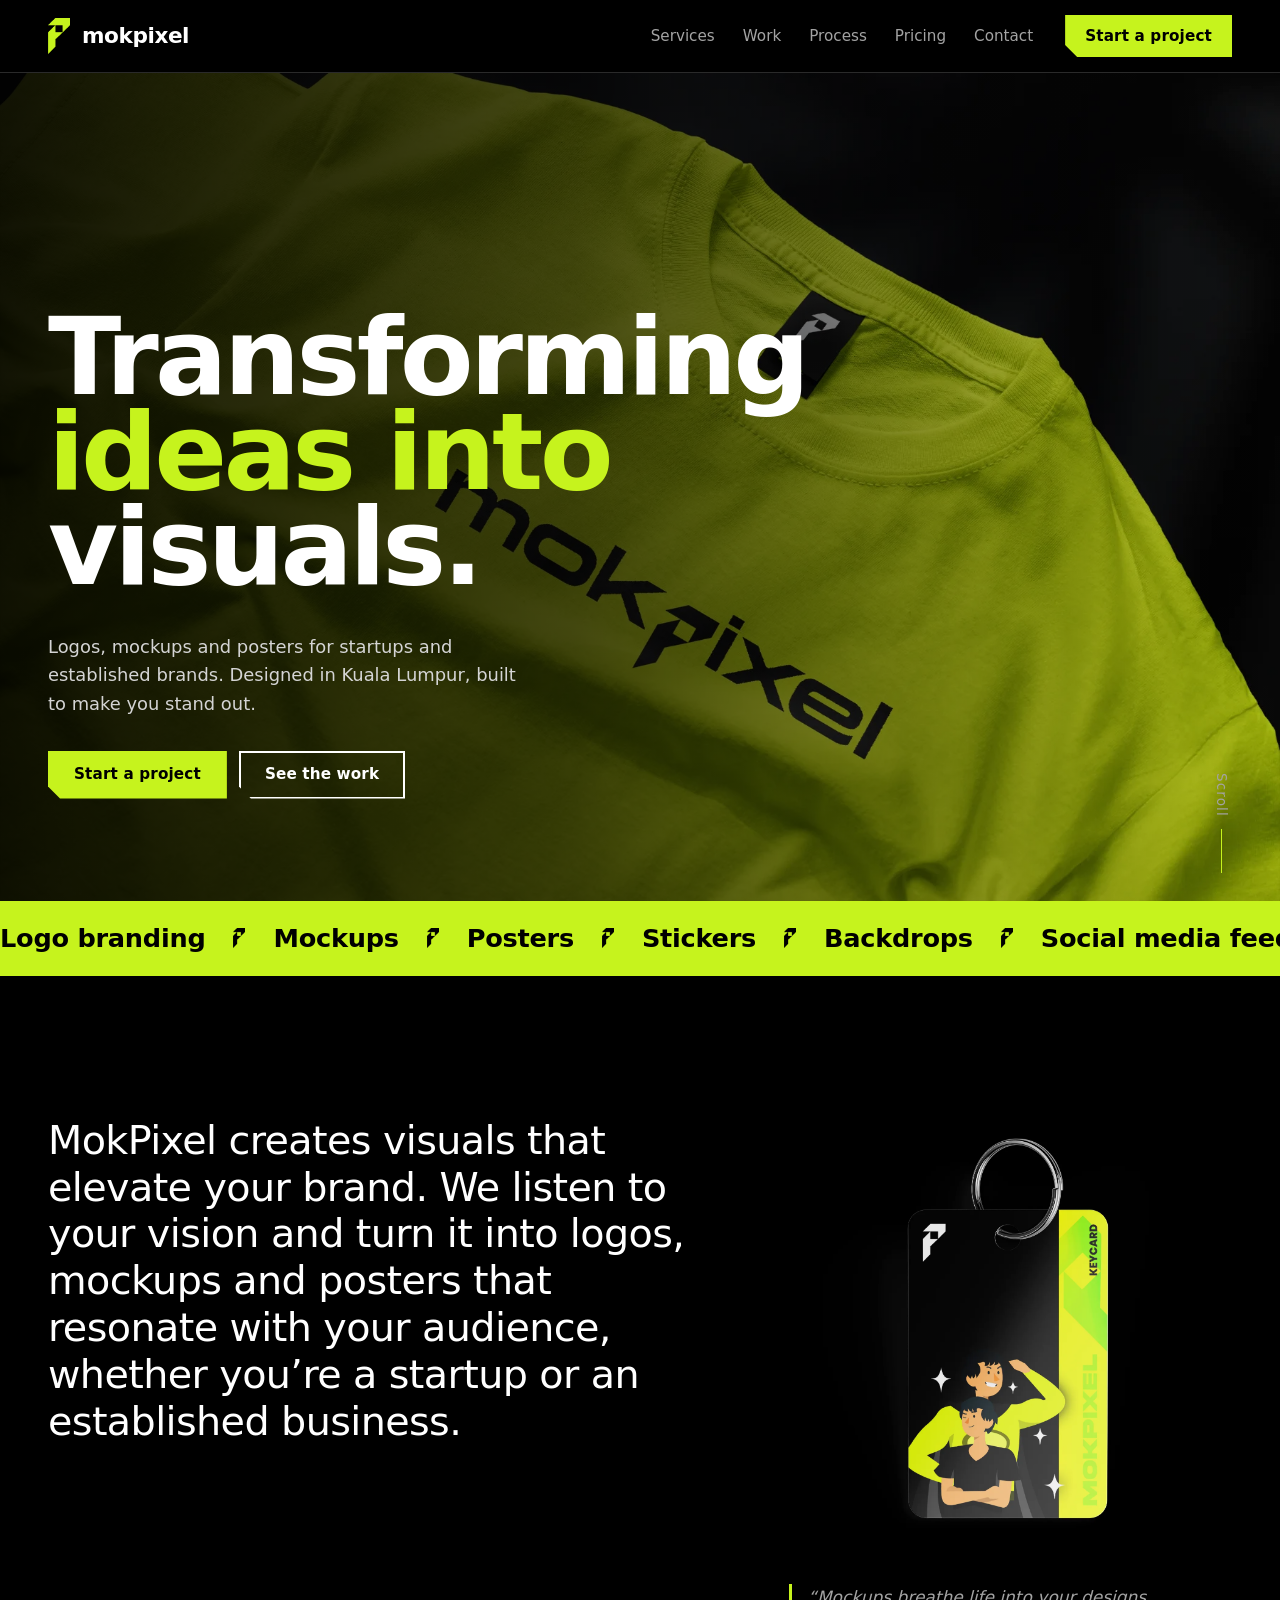
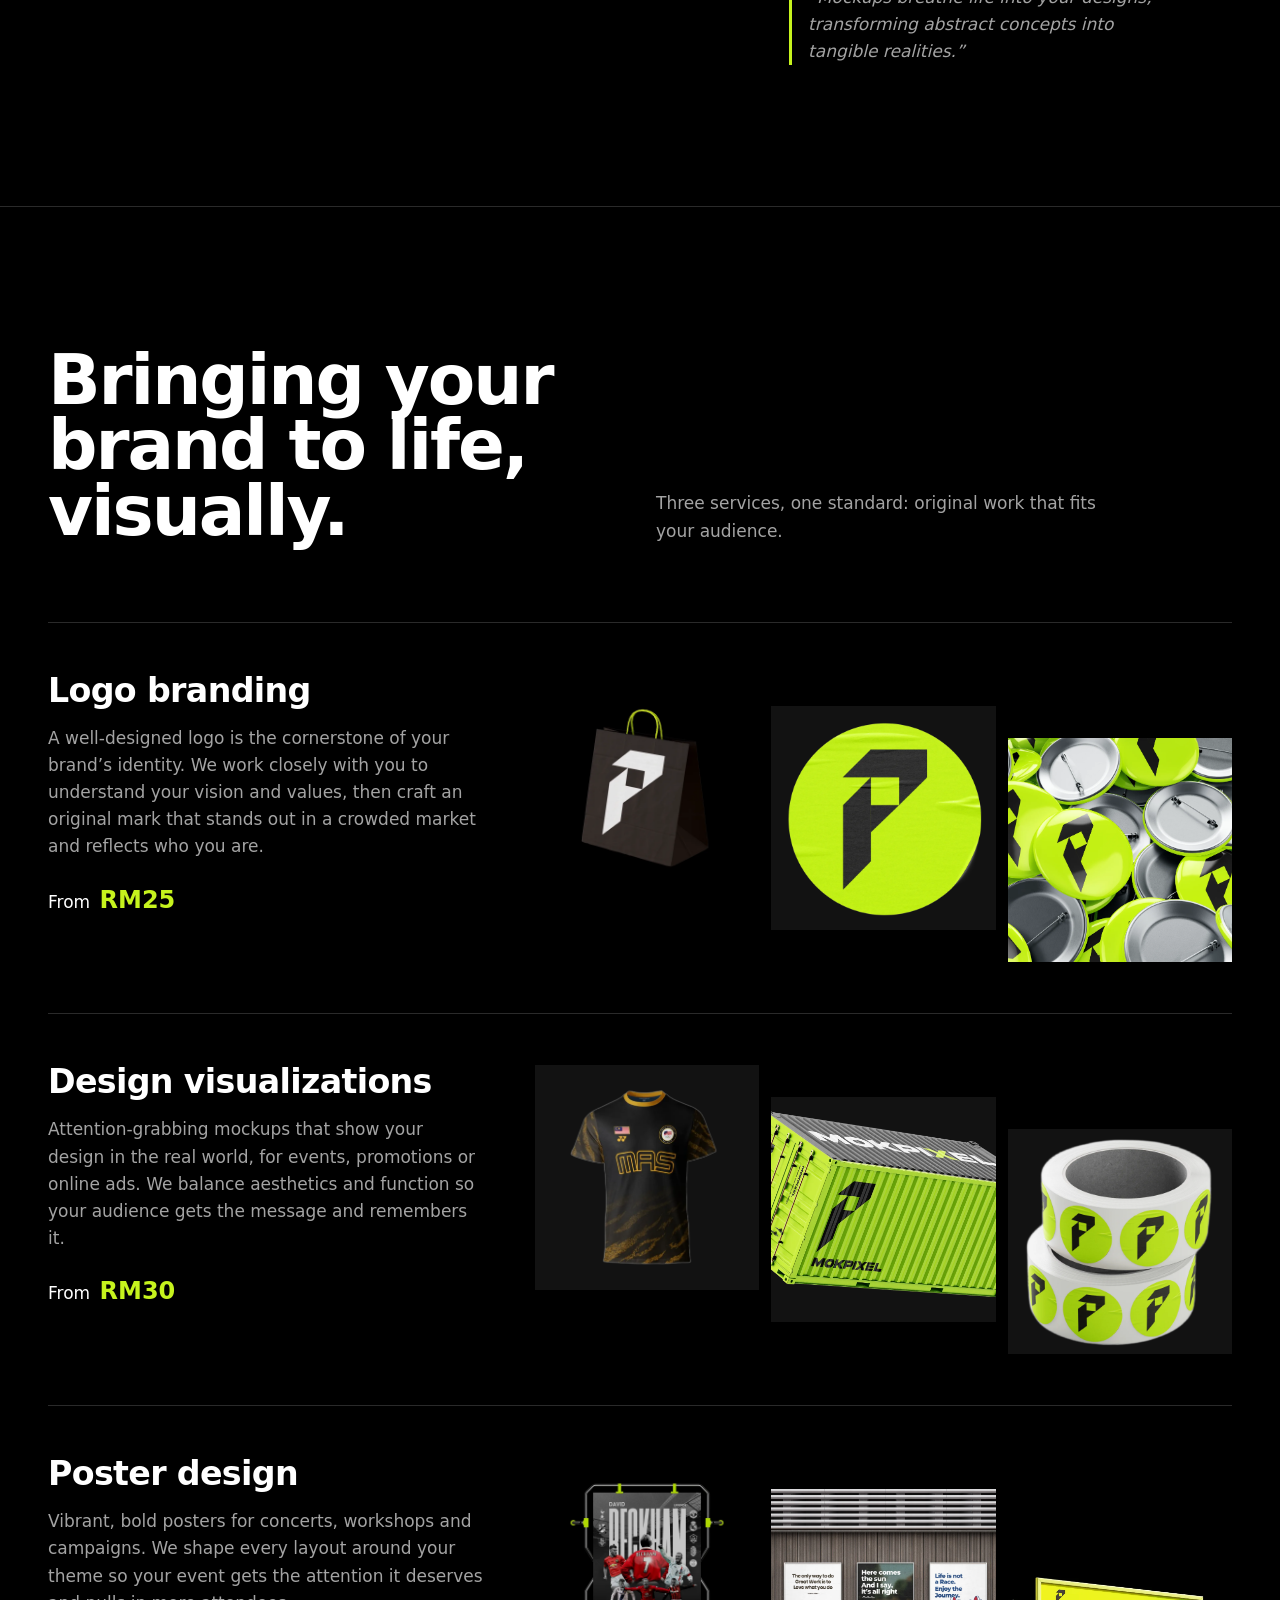
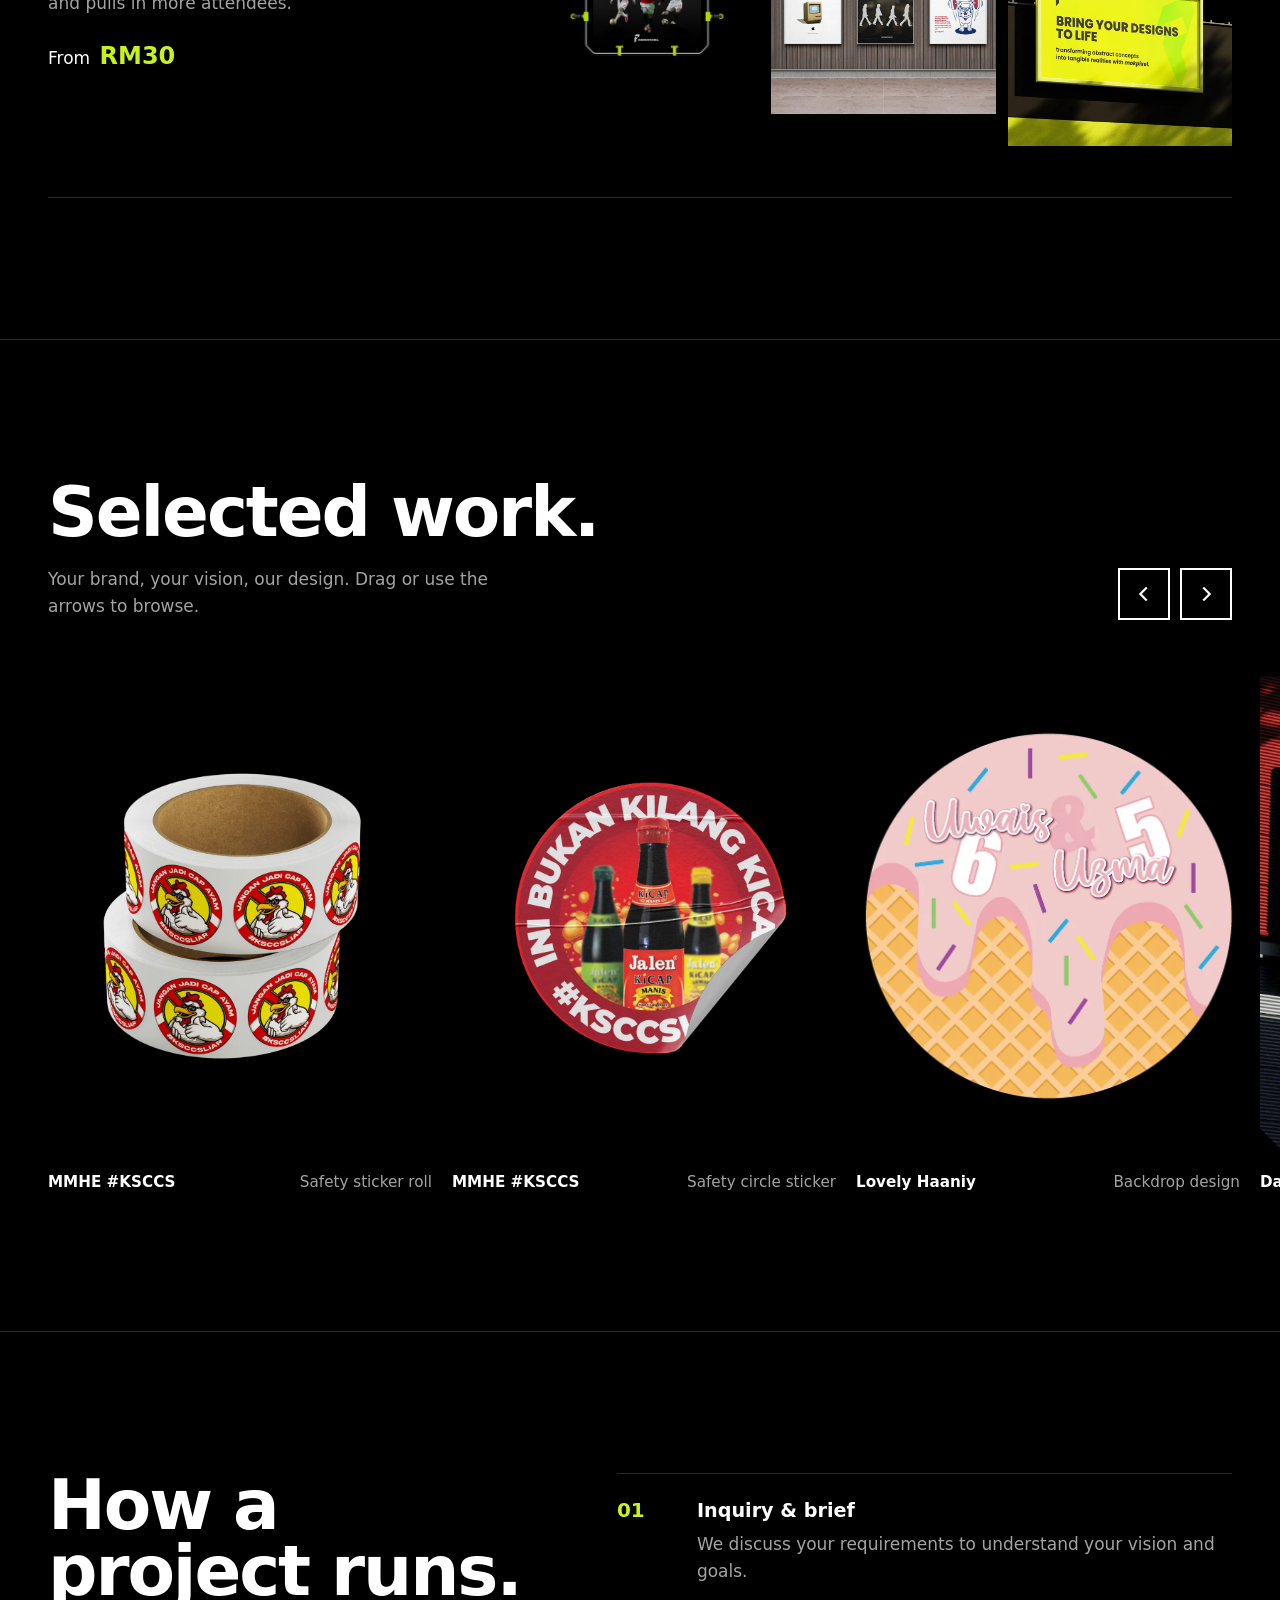
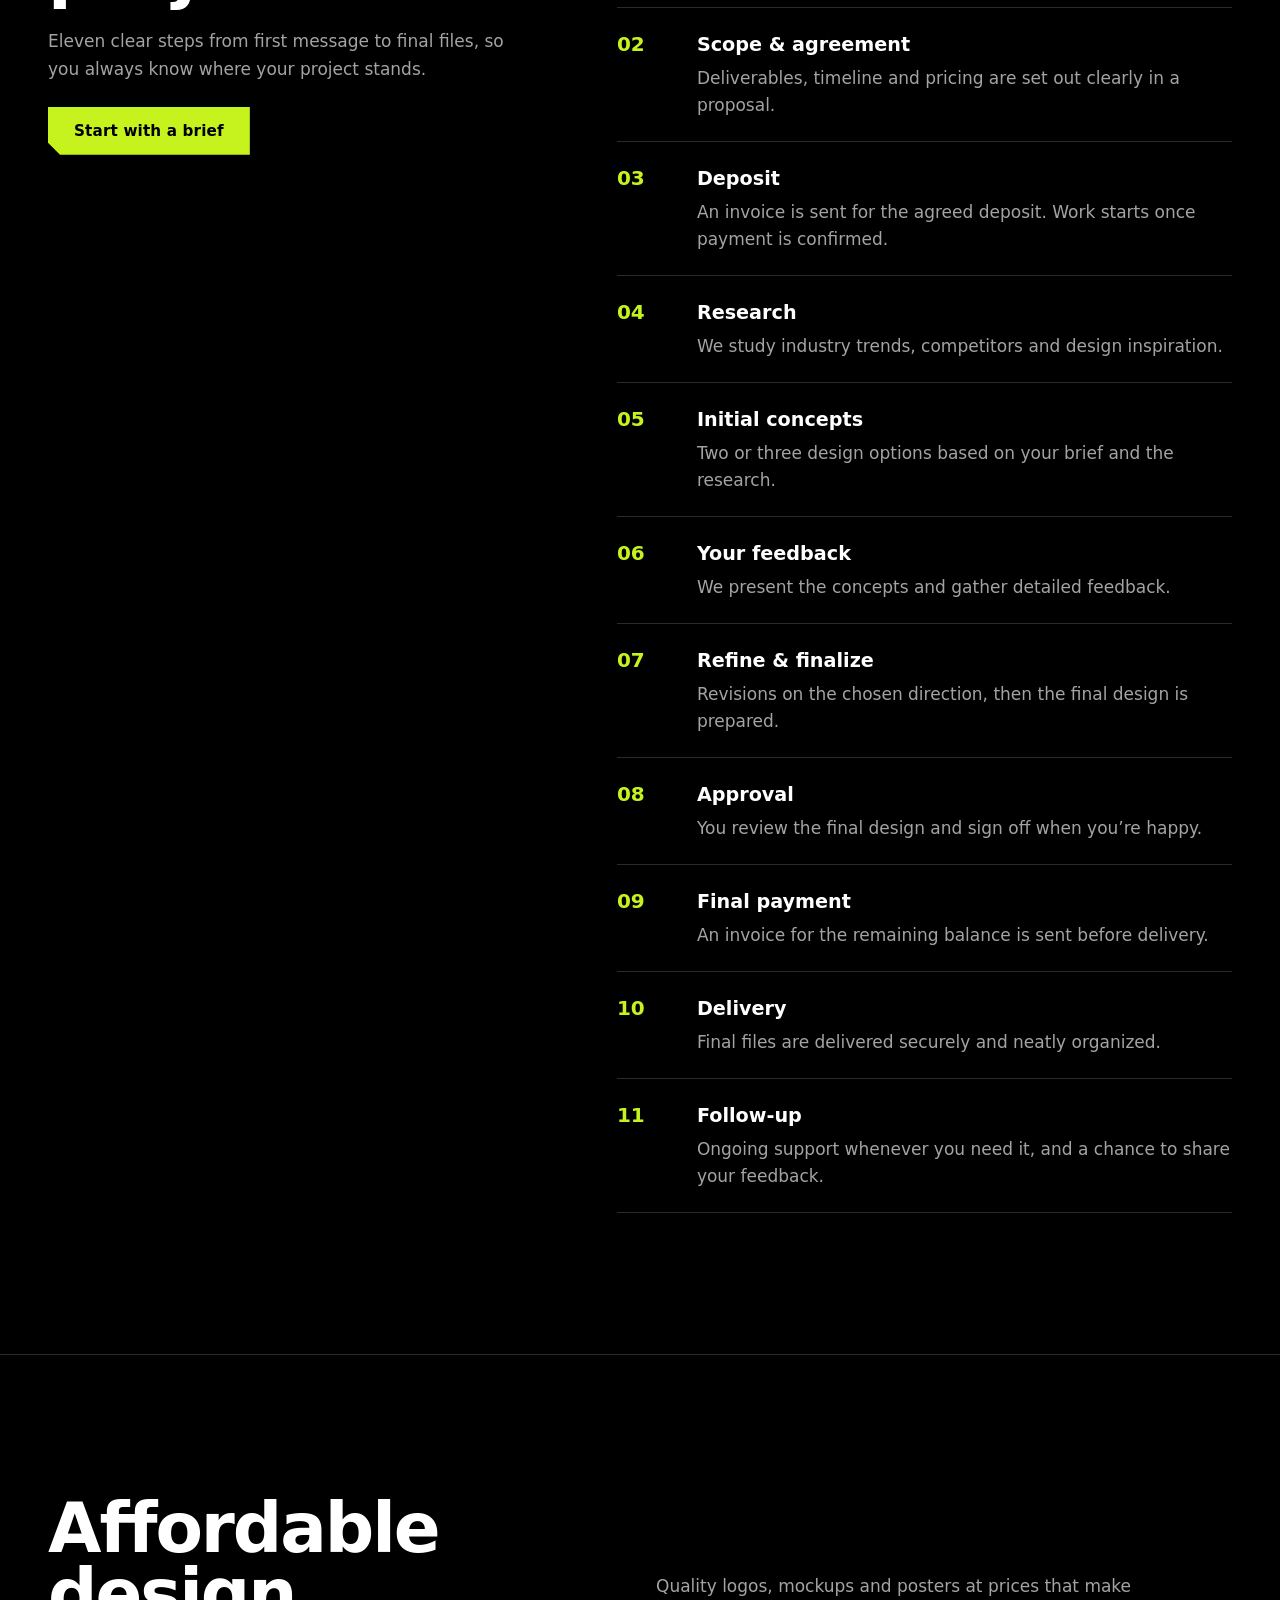
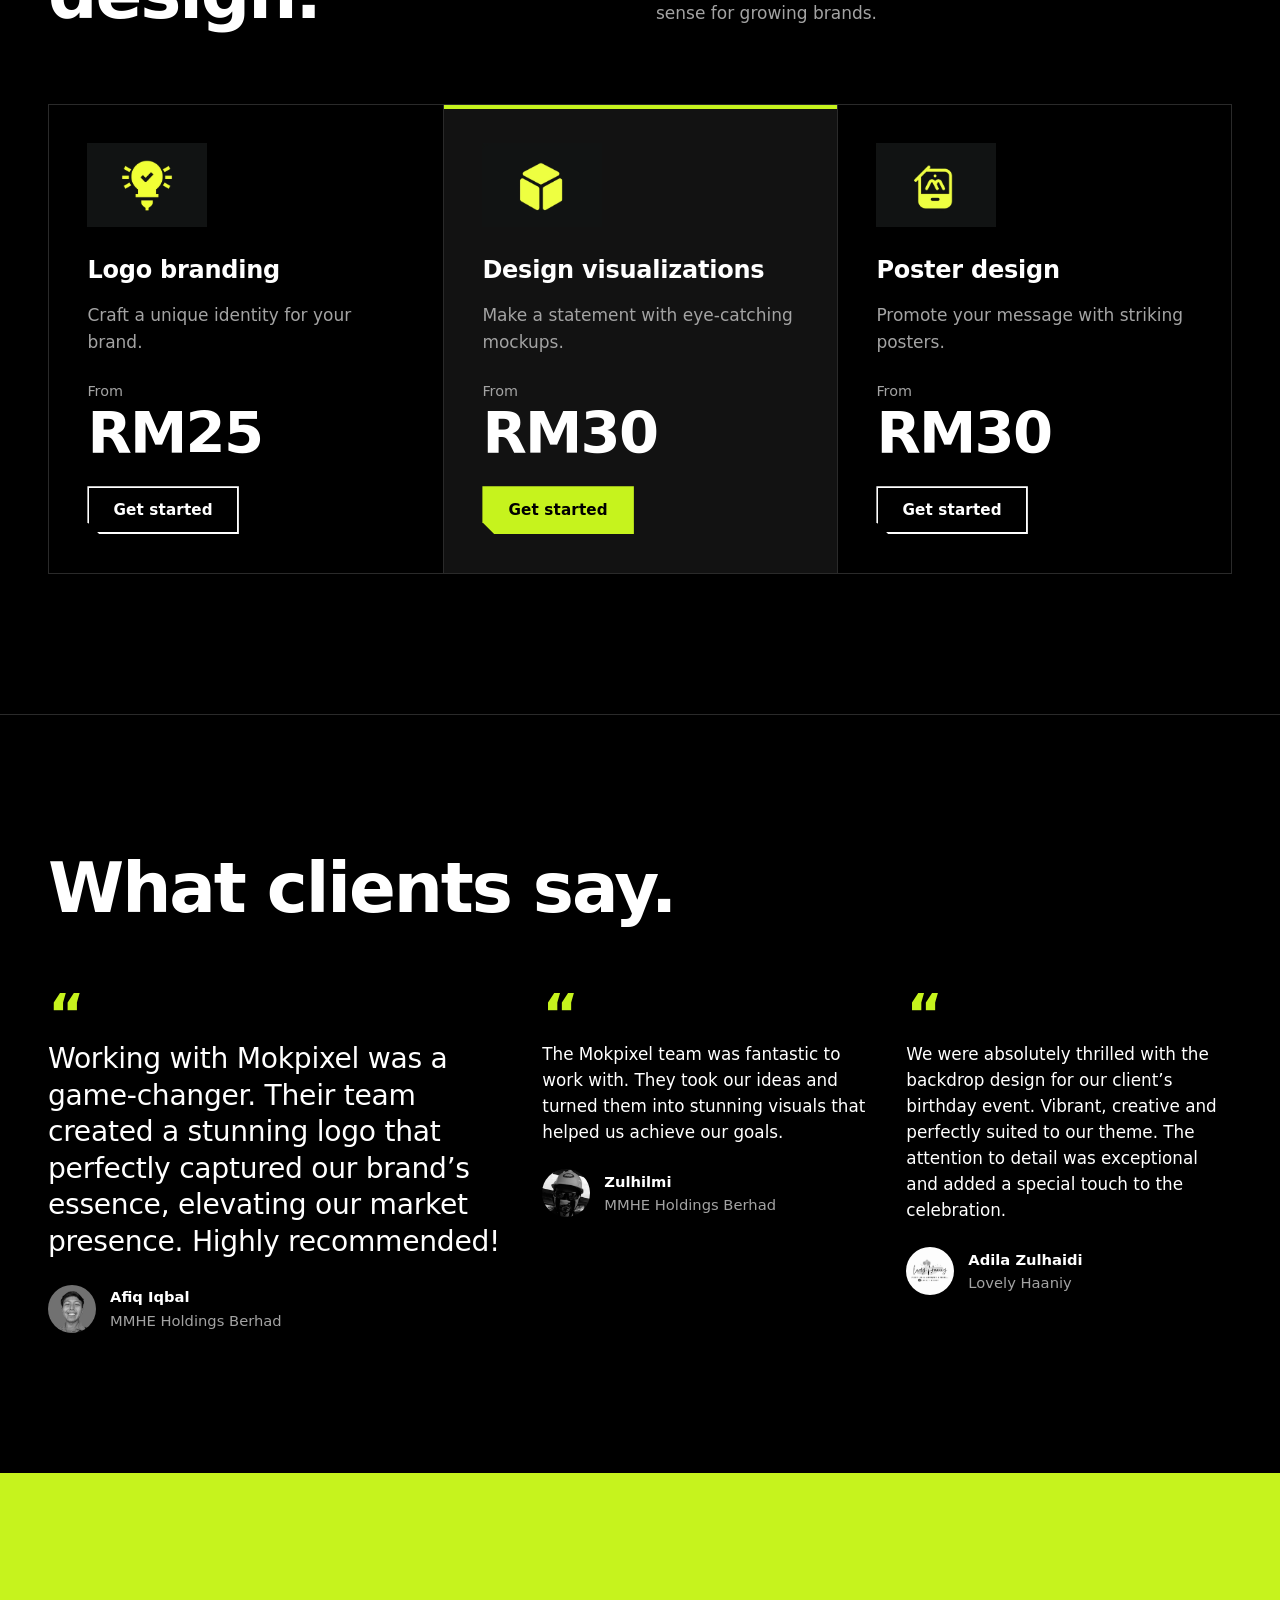
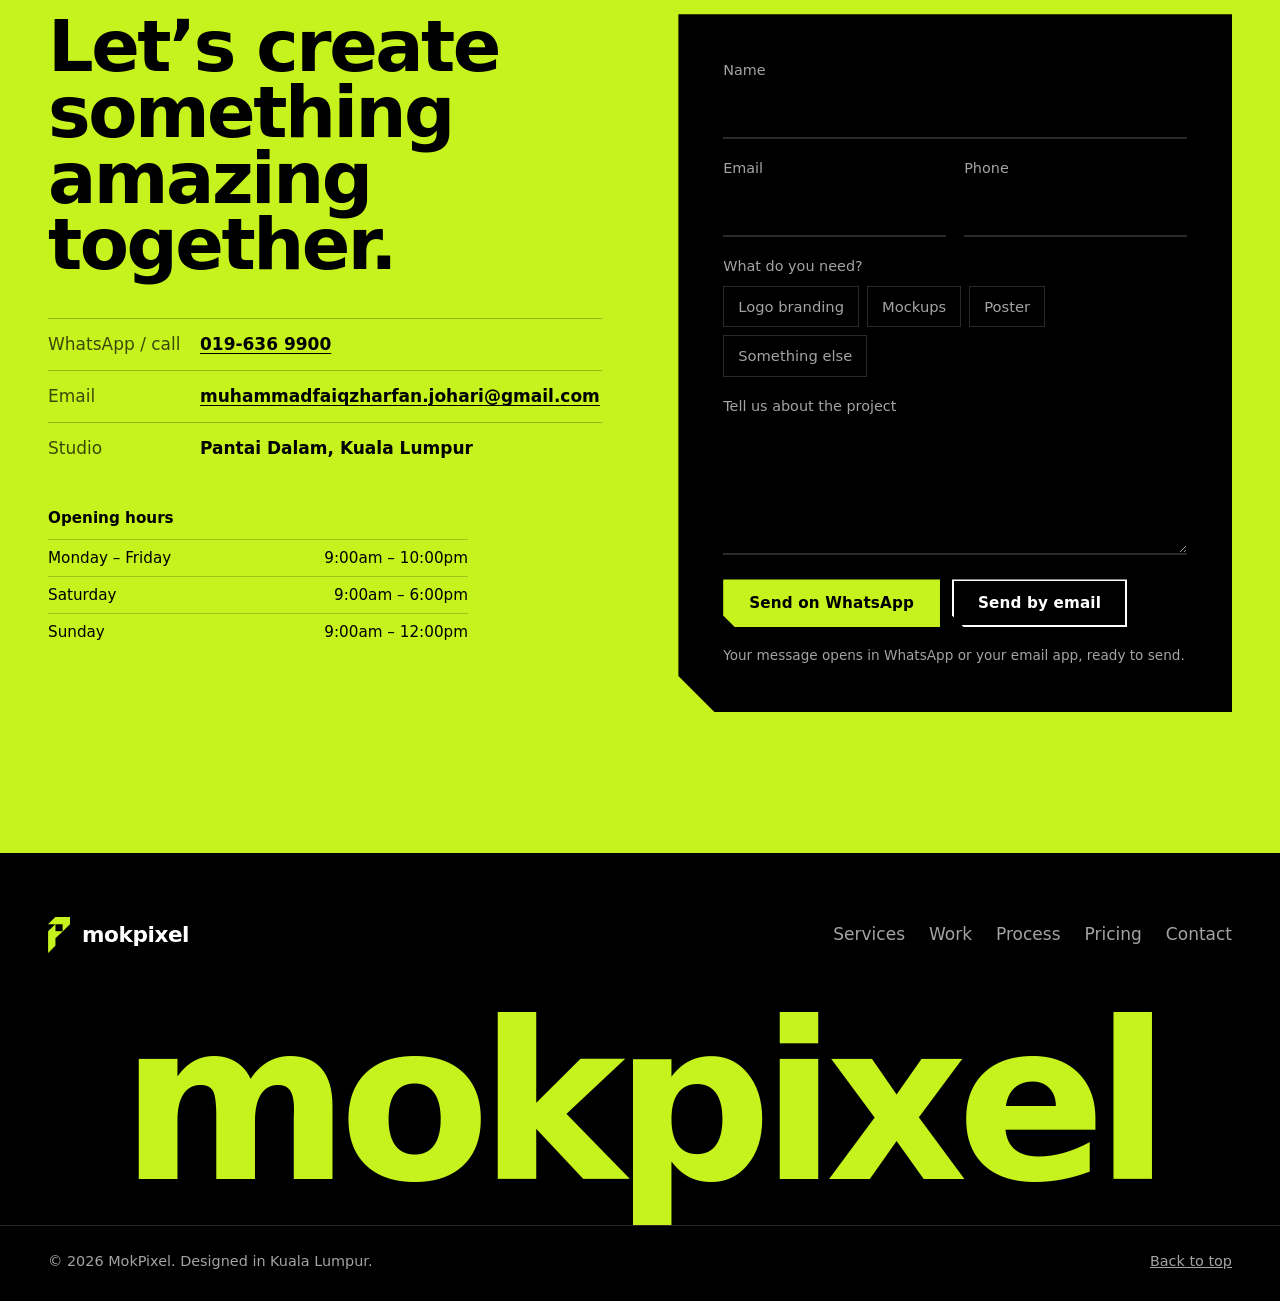
==== commit 2af4ccc5: "MokPixel: full-screen 3D hero background Hero is now a full-bleed WebGL scene: the P mark extruded i" ====
--- a/mokpixel/index.html
+++ b/mokpixel/index.html
@@ -41,7 +41,10 @@
   <main id="main">
     <!-- HERO -->
     <section class="hero">
-      <div class="wrap hero-grid">
+      <div class="hero-bg" aria-hidden="true">
+        <canvas id="hero-3d"></canvas>
+      </div>
+      <div class="wrap hero-content">
         <h1 class="hero-title">
           <span class="line">Transforming</span>
           <span class="line">ideas into</span>
@@ -54,10 +57,8 @@
             <a class="btn btn-ghost" href="#work">See the work</a>
           </div>
         </div>
-        <figure class="hero-media notch">
-          <img src="assets/img/home-bg-a.webp" alt="Neon green MokPixel t-shirt with the mokpixel wordmark" width="1800" height="1200" fetchpriority="high">
-        </figure>
-      </div>
+      </div>
+      <a class="hero-scroll" href="#about">Scroll</a>
     </section>
 
     <!-- MARQUEE -->
@@ -345,5 +346,7 @@
   </footer>
 
   <script src="script.js" defer></script>
+  <script src="assets/js/three.min.js" defer></script>
+  <script src="assets/js/hero3d.js" defer></script>
 </body>
 </html>
--- a/mokpixel/style.css
+++ b/mokpixel/style.css
@@ -104,17 +104,29 @@
 .nav-toggle { display: none; }
 
 /* ---------- hero ---------- */
-.hero { padding: clamp(40px, 7vw, 96px) 0 clamp(48px, 7vw, 96px); }
-.hero-grid {
-  display: grid;
-  grid-template-columns: minmax(0, 1fr) minmax(0, 1.15fr);
-  grid-template-areas: "title title" "copy media";
-  column-gap: clamp(32px, 5vw, 72px);
-  align-items: start;
-}
-.hero-title { grid-area: title; }
-.hero-sub { grid-area: copy; padding-top: 8px; }
-.hero-media { grid-area: media; }
+.hero {
+  position: relative; isolation: isolate; overflow: hidden;
+  min-height: calc(100svh - 72px);
+  display: flex; align-items: flex-end;
+  padding: clamp(48px, 8vw, 120px) 0 clamp(56px, 8vw, 112px);
+}
+.hero-bg {
+  position: absolute; inset: 0; z-index: -1;
+  background: var(--black) url("assets/img/home-bg-a.webp") 65% 50% / cover no-repeat;
+}
+/* fallback photo is dimmed so the headline stays readable */
+.hero-bg::after {
+  content: ""; position: absolute; inset: 0;
+  background: linear-gradient(90deg, rgba(0,0,0,.92) 0%, rgba(0,0,0,.7) 45%, rgba(0,0,0,.15) 100%);
+}
+.hero.is-3d .hero-bg { background-image: none; }
+.hero.is-3d .hero-bg::after {
+  background: linear-gradient(90deg, rgba(0,0,0,.75) 0%, rgba(0,0,0,.25) 40%, rgba(0,0,0,0) 60%);
+}
+#hero-3d { position: absolute; inset: 0; width: 100%; height: 100%; display: block; opacity: 0; transition: opacity 1.2s ease; }
+.hero.is-3d #hero-3d { opacity: 1; }
+
+.hero-content { position: relative; }
 .hero-title {
   font-weight: 900;
   font-size: clamp(2.9rem, 8.4vw, 7.75rem);
@@ -122,13 +134,21 @@
   letter-spacing: -0.035em;
   font-variation-settings: "wdth" 125;
   margin-bottom: clamp(24px, 3vw, 40px);
+  max-width: 9.5ch;
 }
 .hero-title .line { display: block; }
 .hero-title .line:nth-child(2) { color: var(--neon); }
-.hero-lede { max-width: 42ch; color: var(--muted); font-size: clamp(1.05rem, 1.4vw, 1.25rem); margin-bottom: 32px; }
+.hero-lede { max-width: 42ch; color: #d4d4d4; font-size: clamp(1.05rem, 1.4vw, 1.25rem); margin-bottom: 32px; }
 .hero-actions { display: flex; flex-wrap: wrap; gap: 12px; }
-.hero-media { aspect-ratio: 16 / 10; overflow: hidden; background: var(--neon); margin-top: calc(clamp(2.9rem, 8.4vw, 7.75rem) * -1.15); }
-.hero-media img { width: 100%; height: 100%; object-fit: cover; object-position: 58% 50%; }
+.hero-scroll {
+  position: absolute; right: var(--gutter); bottom: 28px;
+  font-size: 0.85rem; color: var(--muted); text-decoration: none;
+  writing-mode: vertical-rl; letter-spacing: .08em;
+  padding-bottom: 56px;
+}
+.hero-scroll::after {
+  content: ""; position: absolute; left: 50%; bottom: 0; width: 1px; height: 44px; background: var(--neon);
+}
 
 /* load sequence: the one orchestrated moment */
 @media (prefers-reduced-motion: no-preference) {
@@ -136,10 +156,8 @@
   .hero-title .line:nth-child(2) { animation-delay: .1s; }
   .hero-title .line:nth-child(3) { animation-delay: .2s; }
   .hero-lede, .hero-actions { animation: fade .8s .45s both; }
-  .hero-media { animation: wipe 1.1s .15s cubic-bezier(.7,0,.2,1) both; }
   @keyframes rise { from { transform: translateY(40%); opacity: 0; } to { transform: none; opacity: 1; } }
   @keyframes fade { from { opacity: 0; } to { opacity: 1; } }
-  @keyframes wipe { from { clip-path: polygon(0 100%, 100% 100%, 100% 100%, 0 100%); } to { clip-path: polygon(0 0, 100% 0, 100% 100%, var(--cut) 100%, 0 calc(100% - var(--cut))); } }
 }
 
 /* ---------- ticker ---------- */
@@ -354,9 +372,11 @@
   .nav.open { display: flex; }
   .nav a { padding: 14px 0; font-size: 1.25rem; color: var(--white); border-bottom: 1px solid var(--line); font-weight: 700; font-variation-settings: "wdth" 118; }
 
-  .hero-grid, .about-grid, .section-head, .service, .process-grid, .contact-grid { grid-template-columns: minmax(0, 1fr); }
-  .hero-grid { grid-template-areas: "title" "copy" "media"; row-gap: 32px; }
-  .hero-media { aspect-ratio: 4 / 3; margin-top: 0; }
+  .about-grid, .section-head, .service, .process-grid, .contact-grid { grid-template-columns: minmax(0, 1fr); }
+  .hero { min-height: calc(100svh - 64px); align-items: flex-start; padding-top: 40px; }
+  .hero.is-3d .hero-bg::after { background: linear-gradient(180deg, rgba(0,0,0,.7) 0%, rgba(0,0,0,.35) 45%, rgba(0,0,0,0) 70%); }
+  .hero-bg::after { background: linear-gradient(180deg, rgba(0,0,0,.9) 0%, rgba(0,0,0,.6) 60%, rgba(0,0,0,.3) 100%); }
+  .hero-scroll { display: none; }
   .about-side { grid-template-columns: 1fr 1fr; align-items: end; }
   .section-head { gap: 16px; }
   .service-strip img:nth-child(2) { margin-top: 16px; }
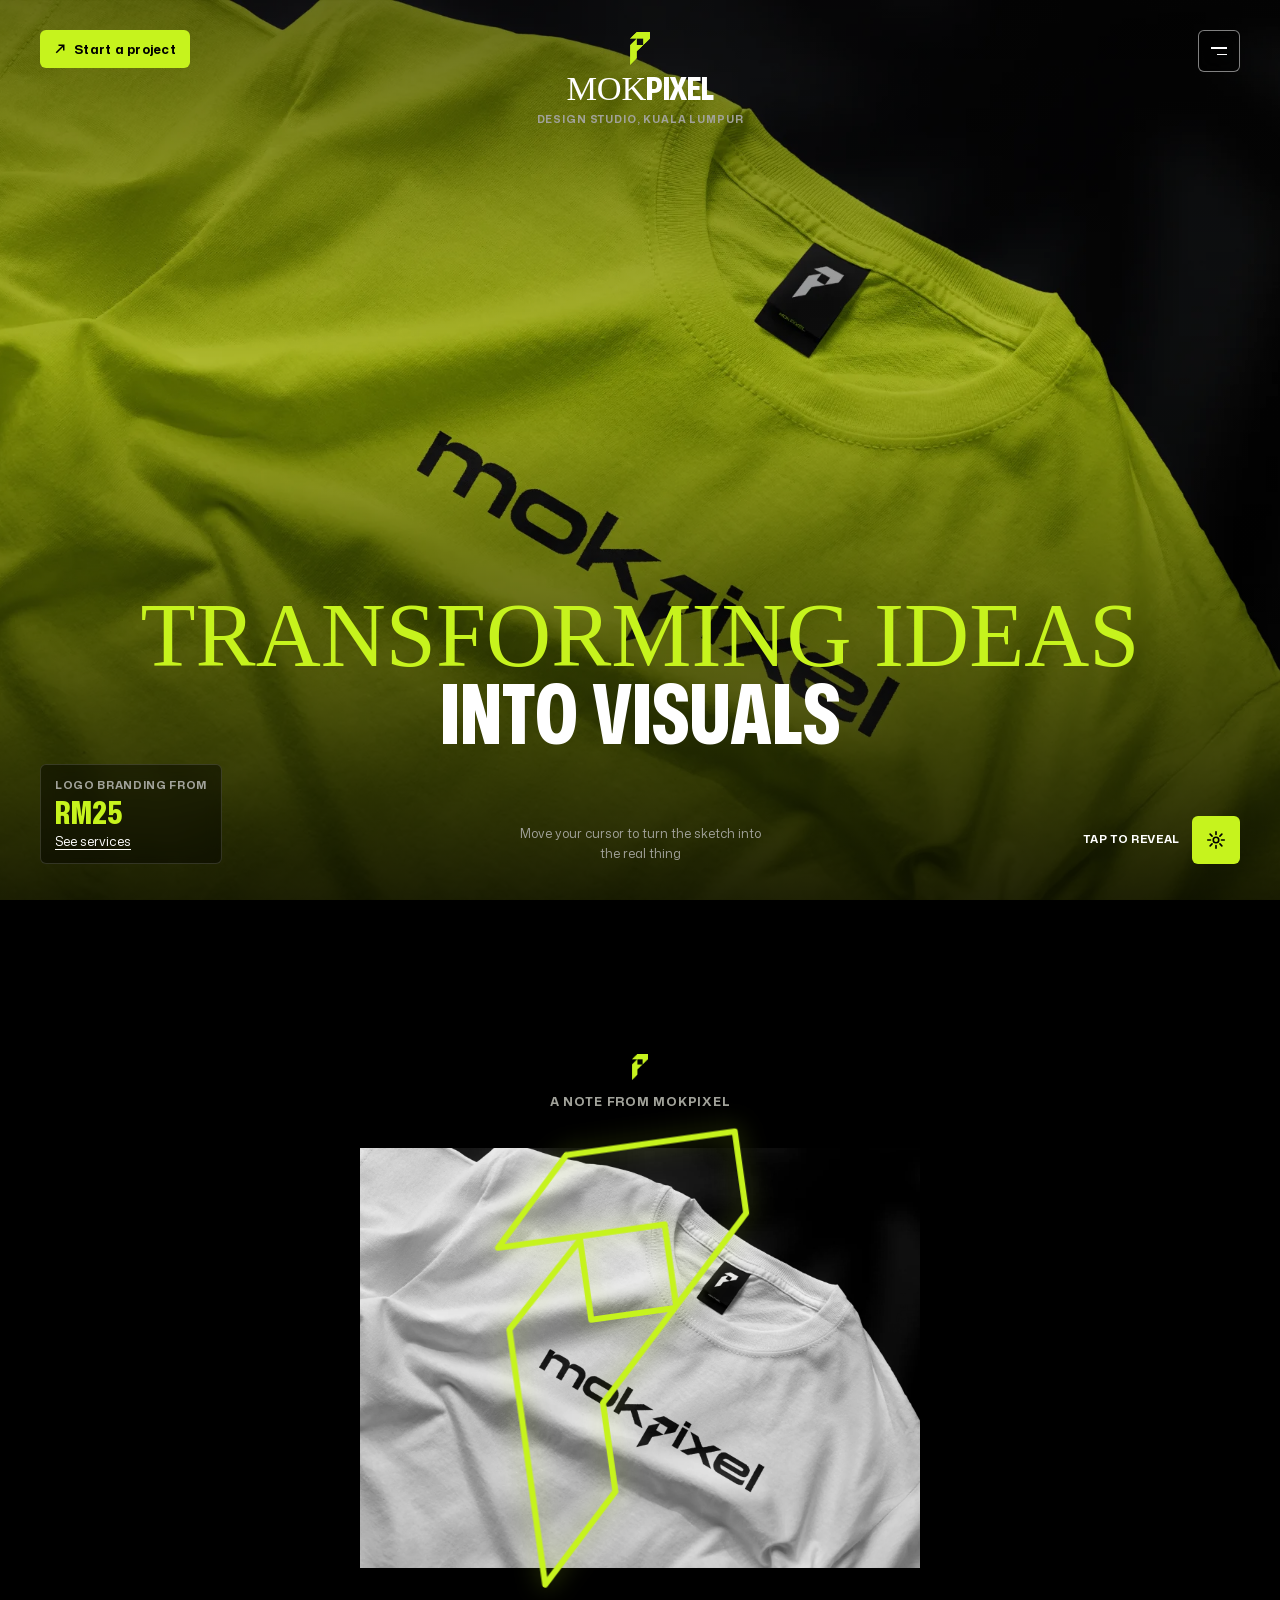
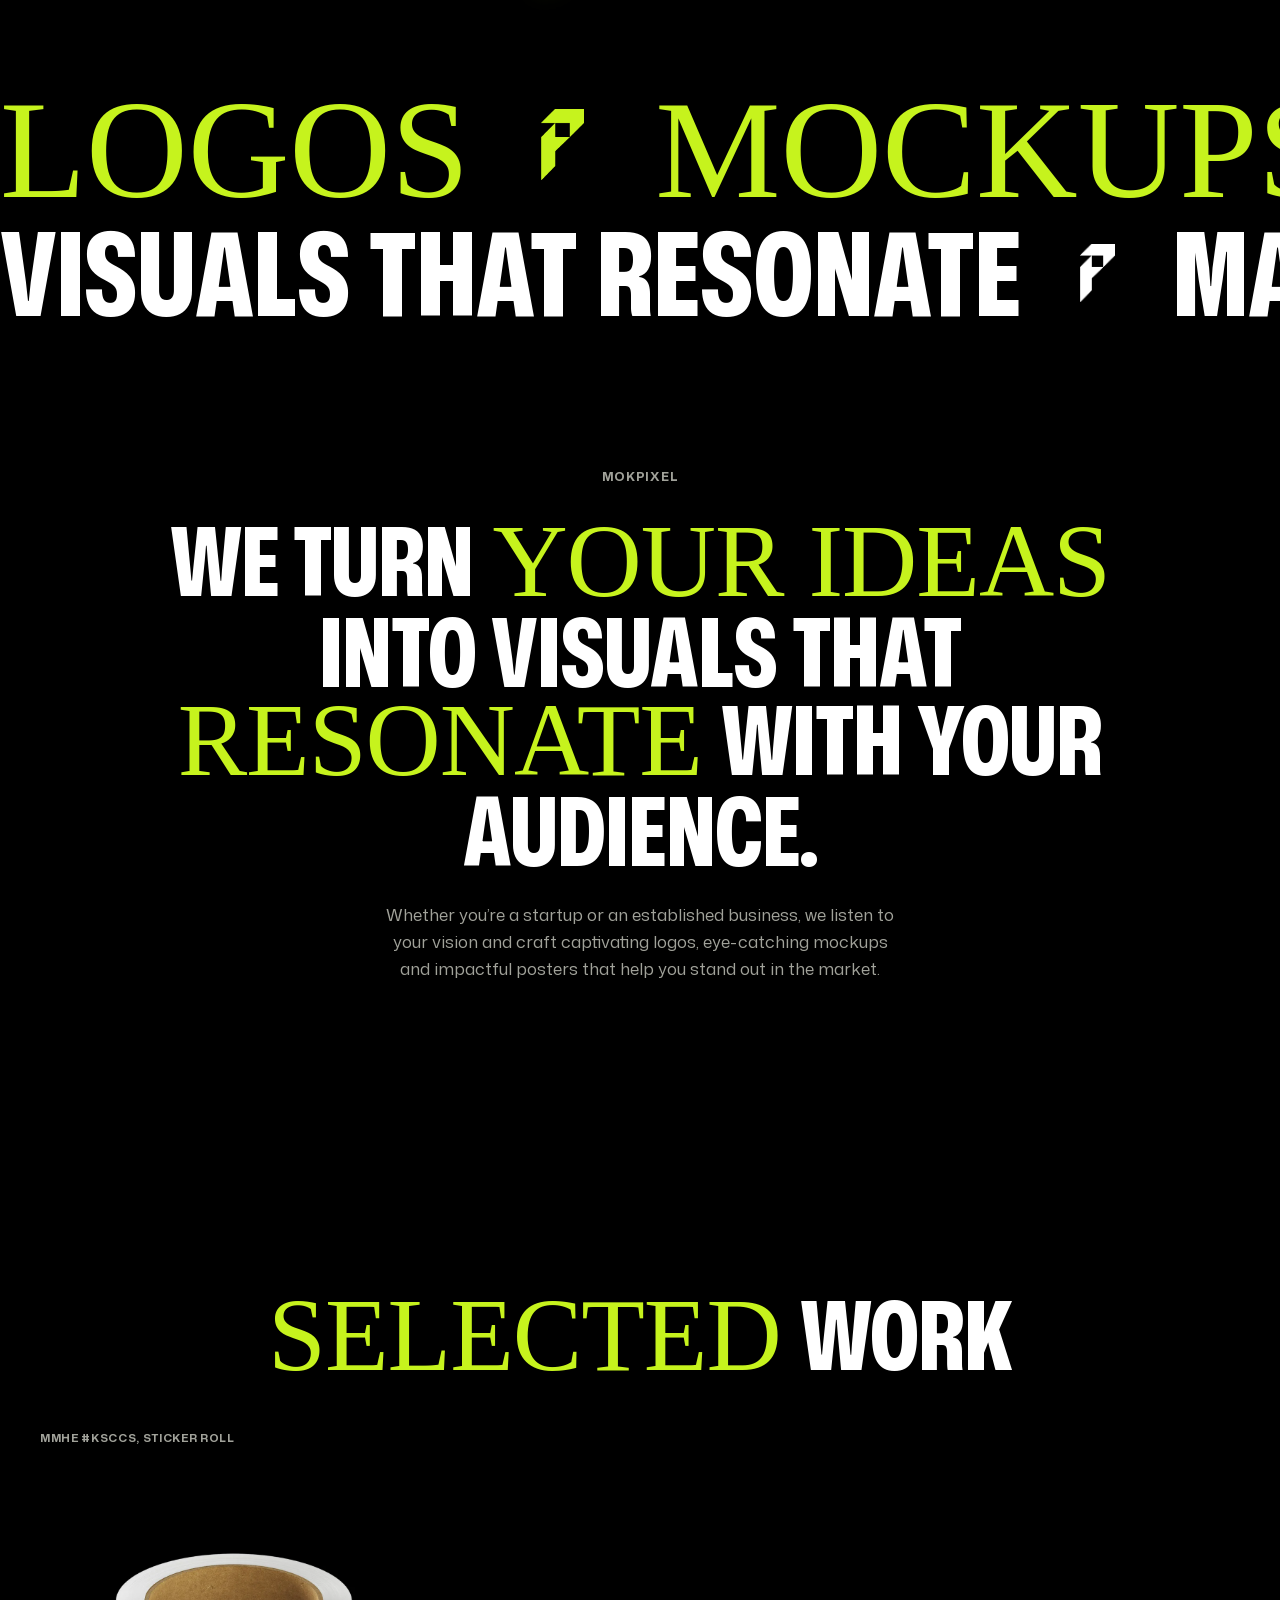
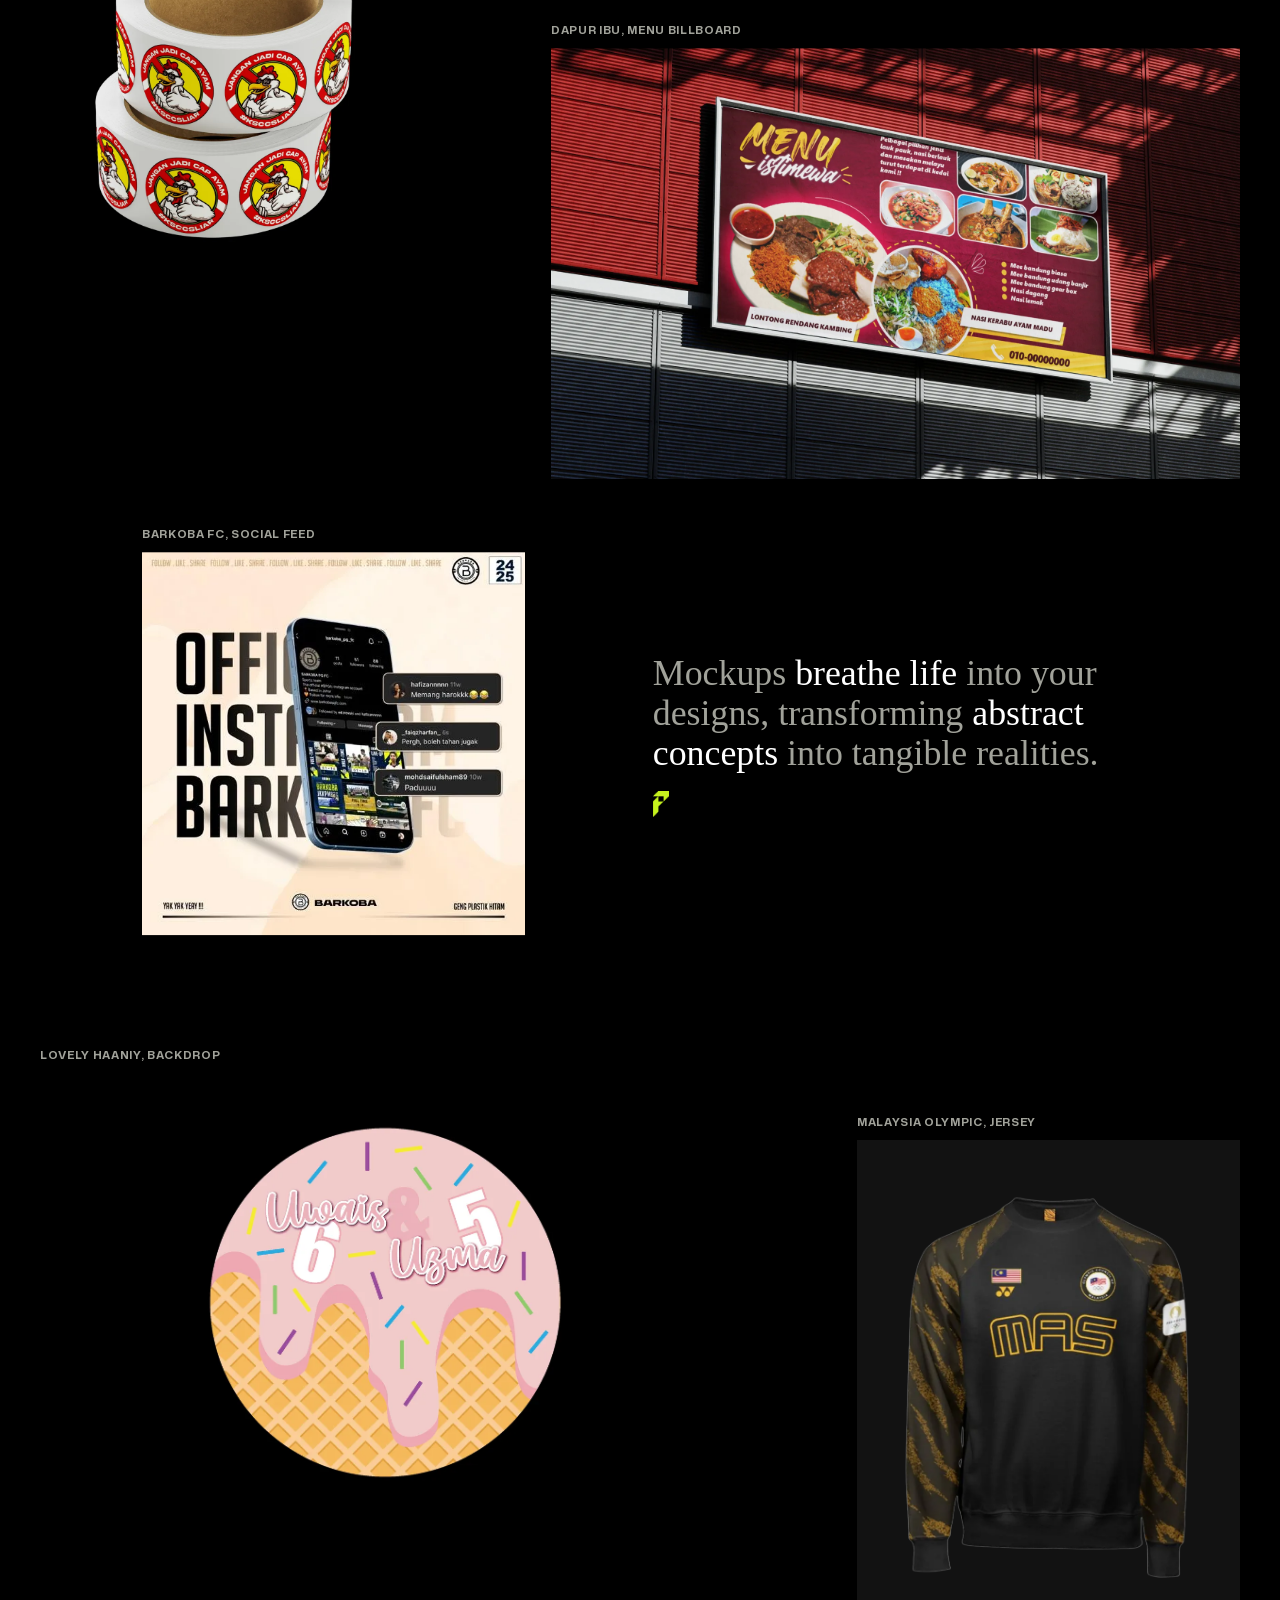
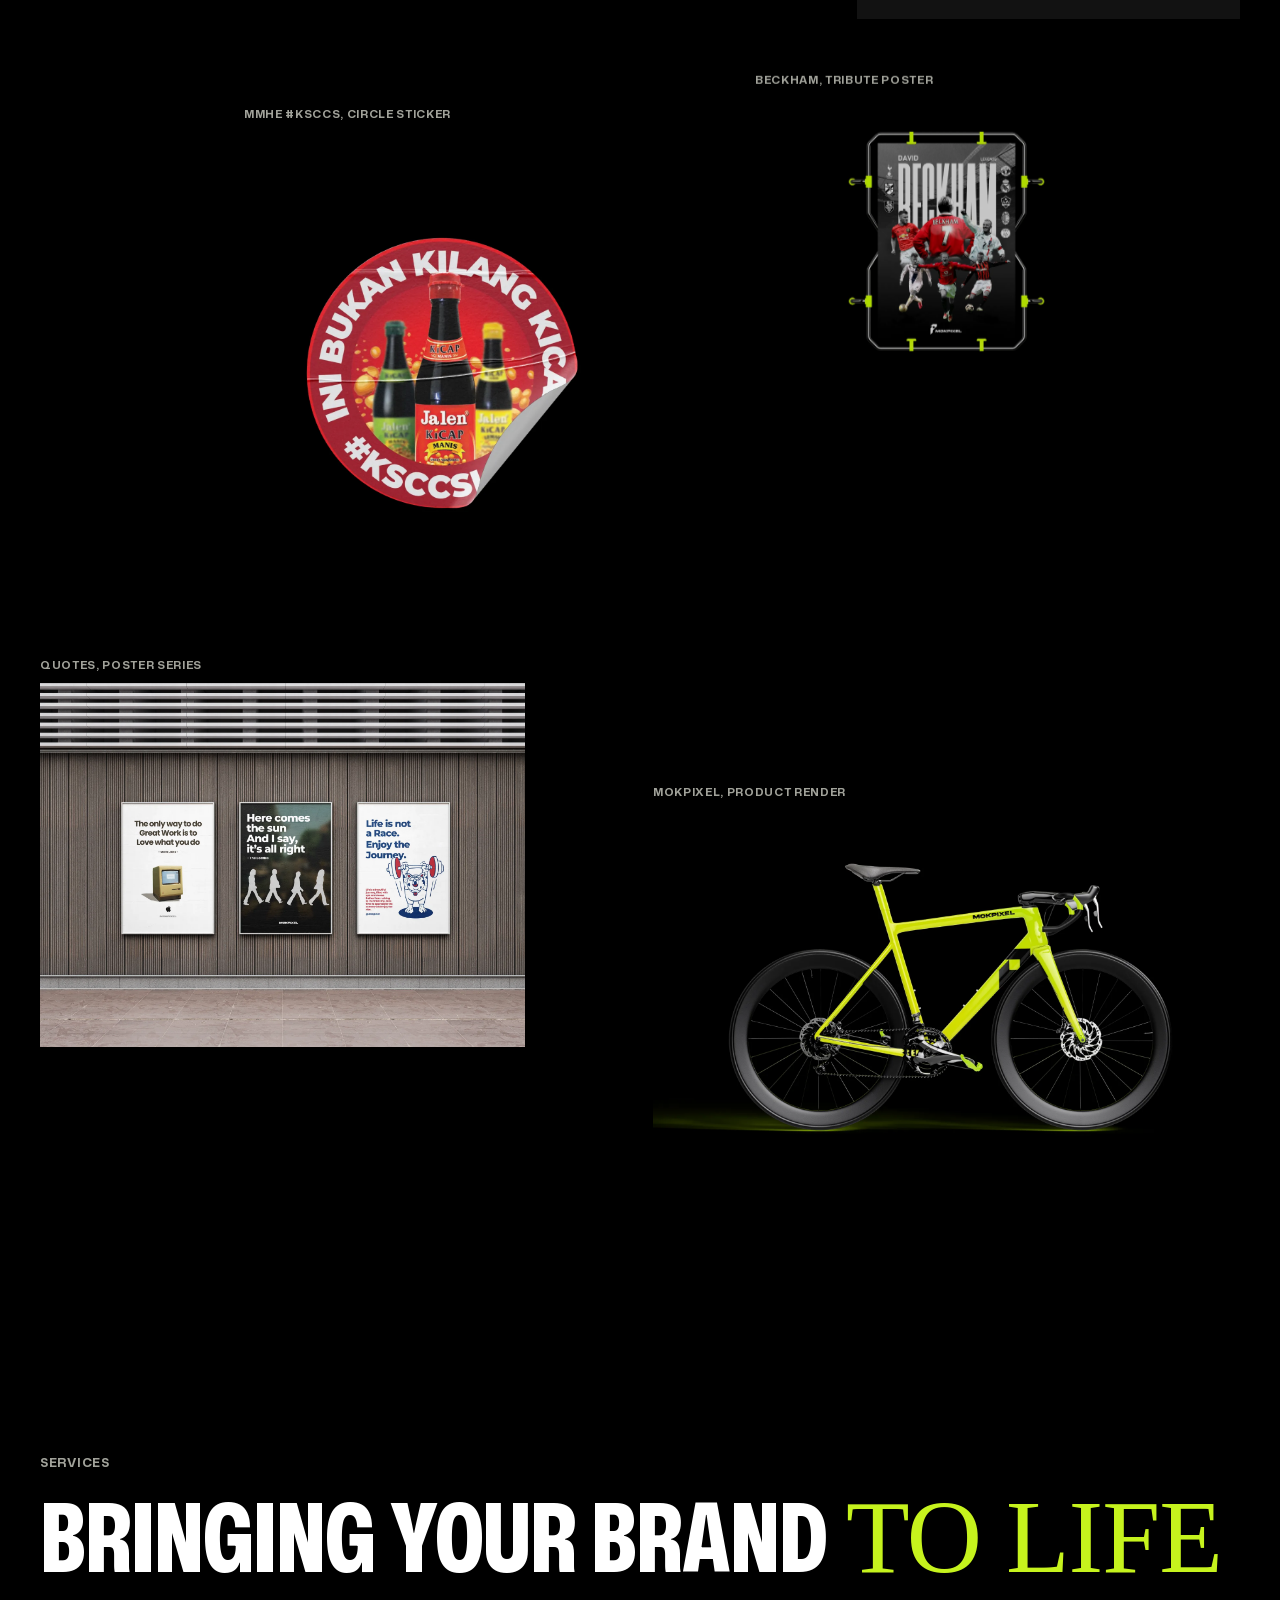
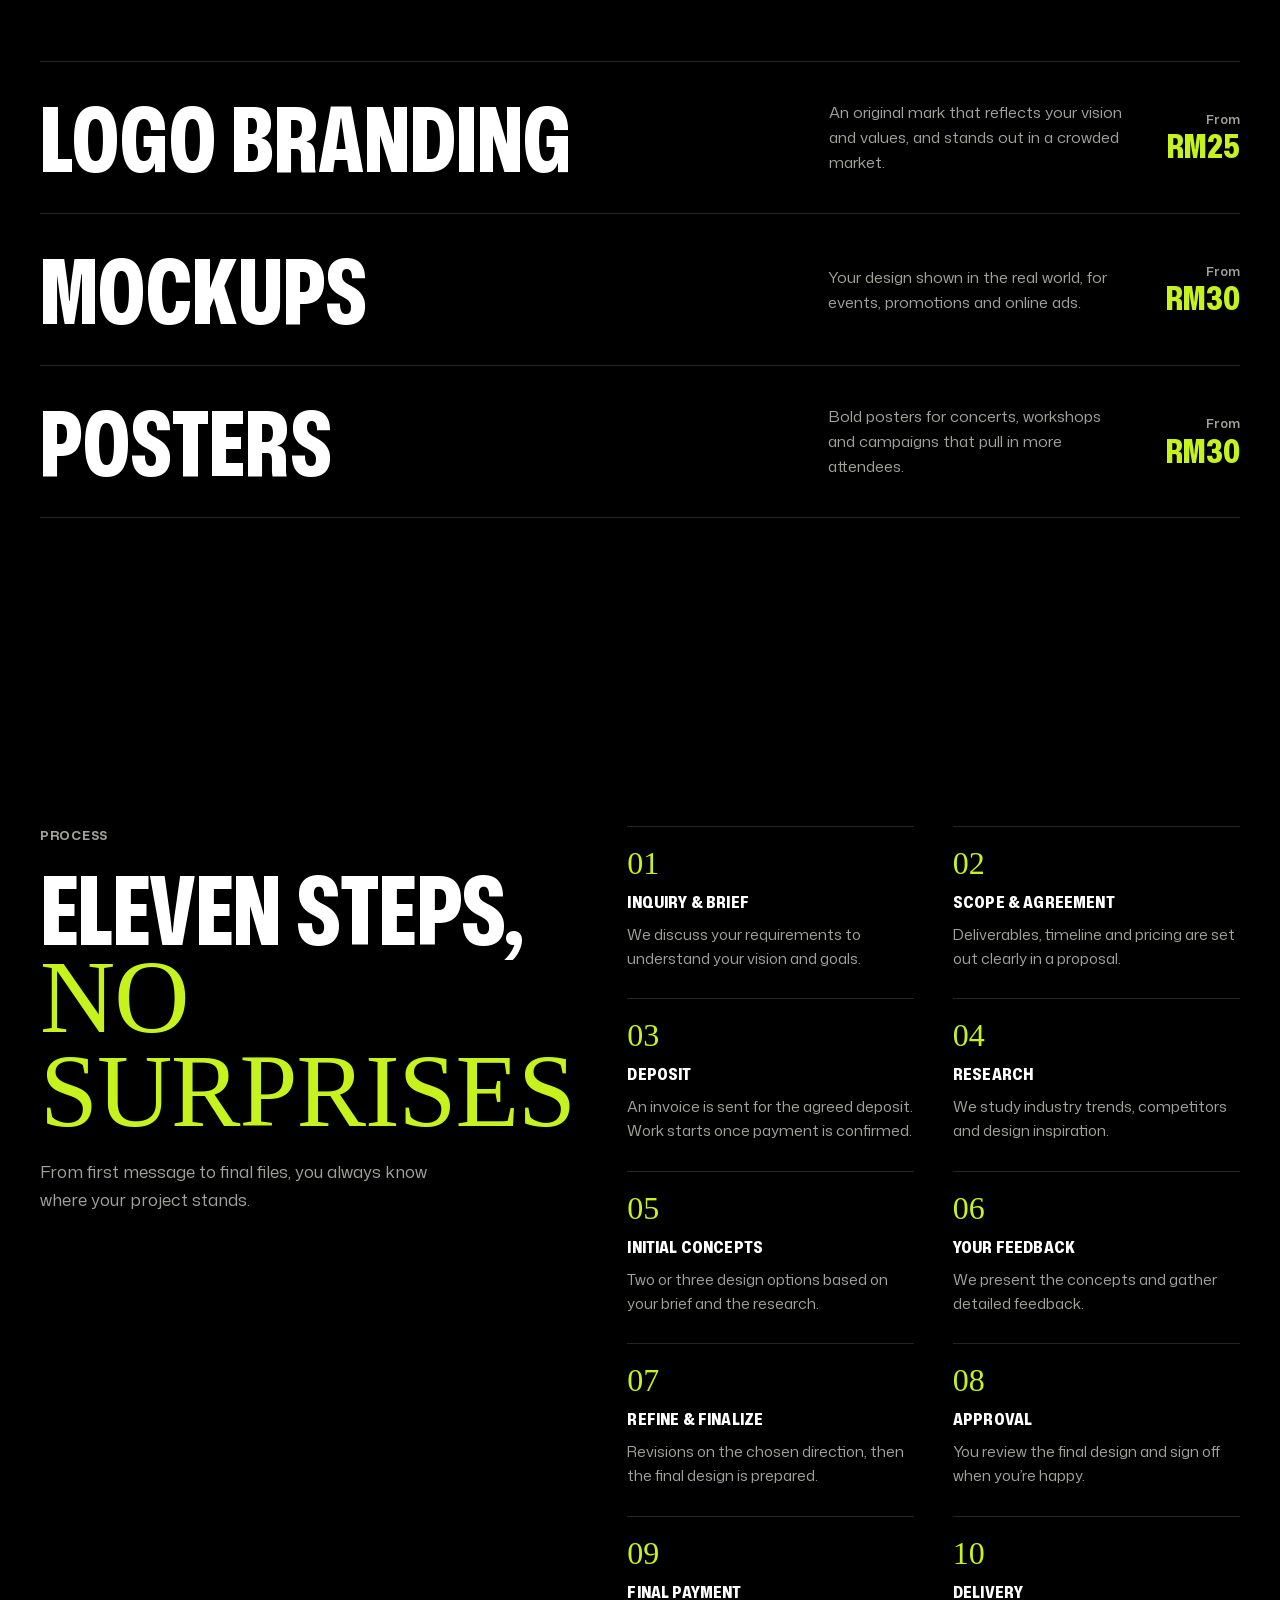
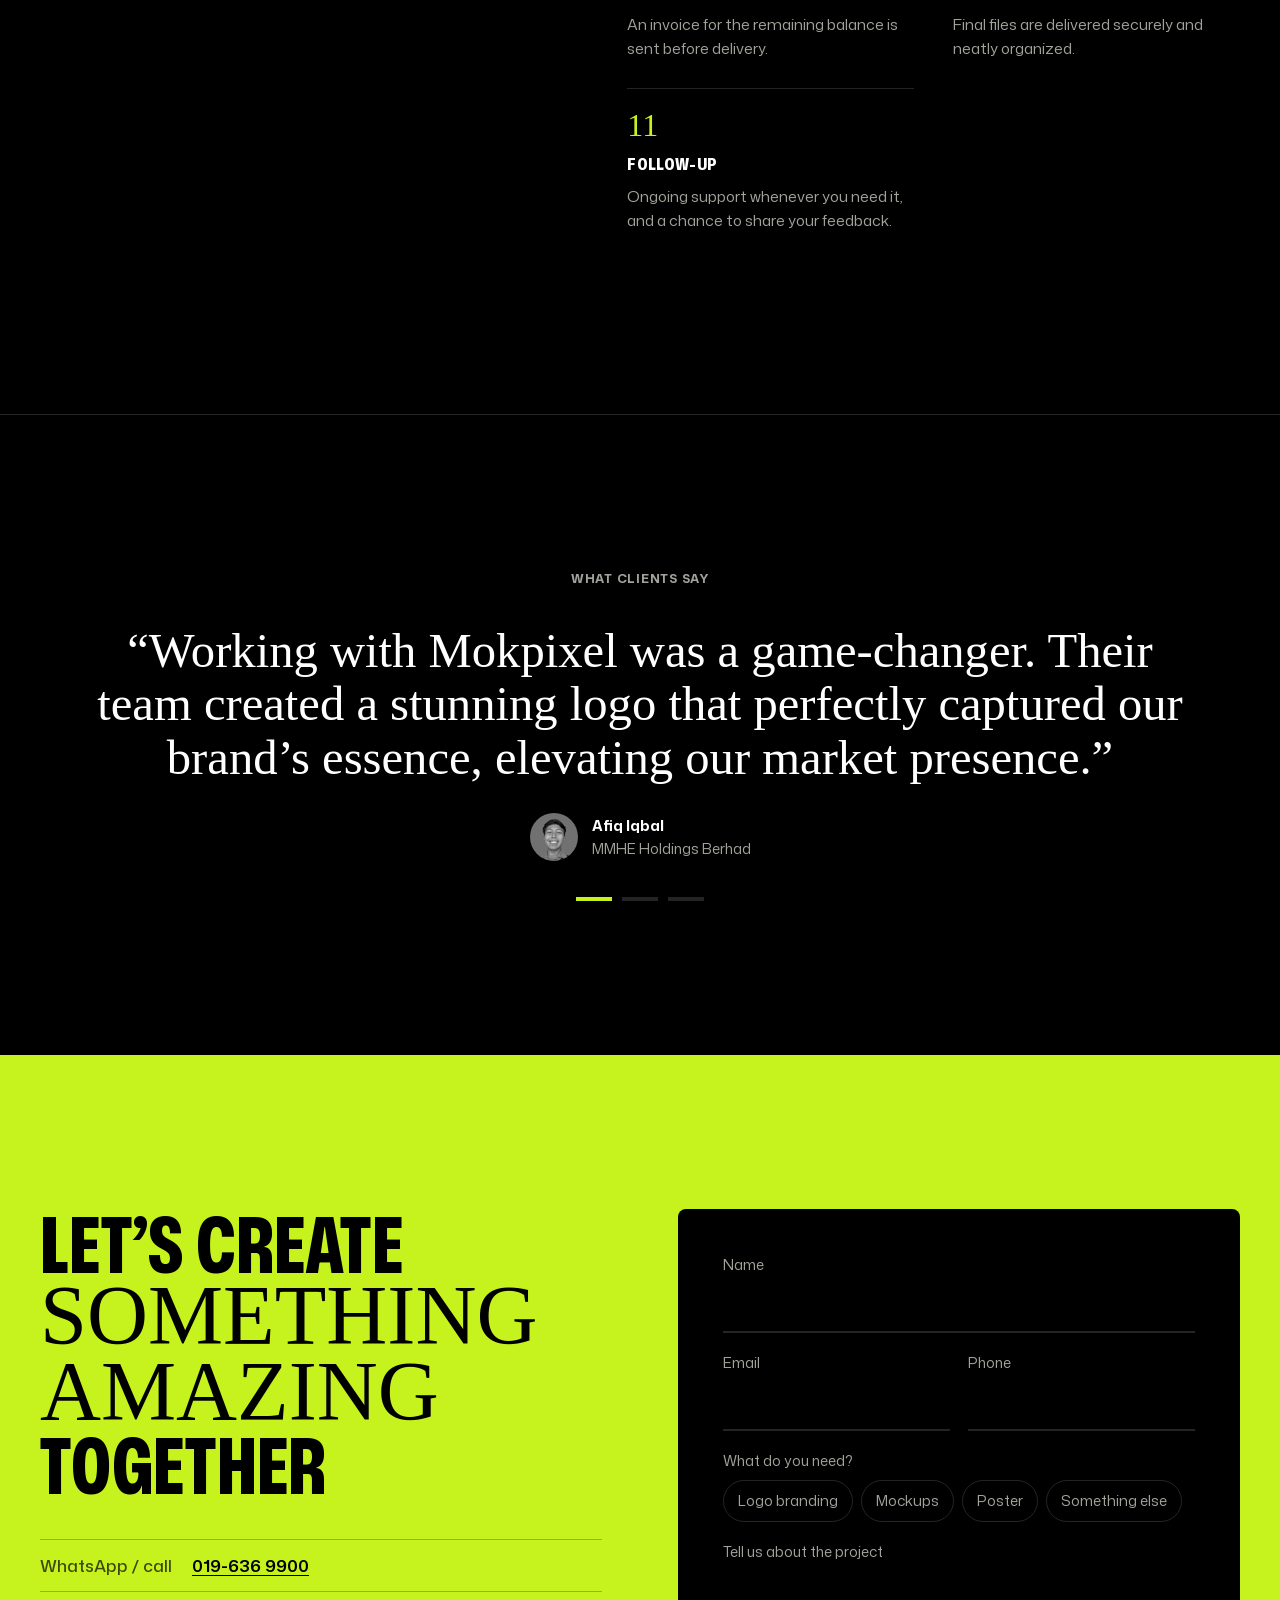
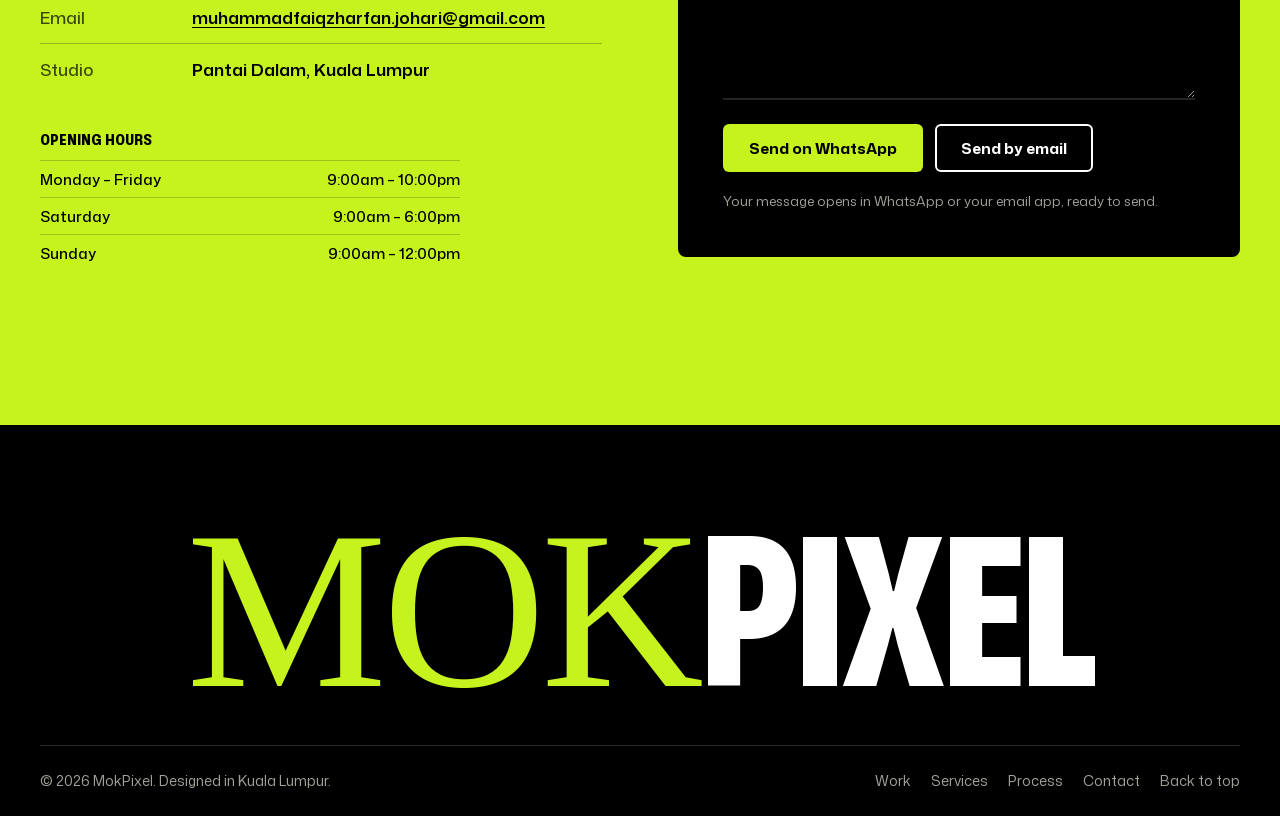
==== commit bf4690a0: "MokPixel: Lando Norris-inspired redesign, fully responsive - Hero: wireframe 'sketch' of the P mark;" ====
--- a/mokpixel/index.html
+++ b/mokpixel/index.html
@@ -2,7 +2,7 @@
 <html lang="en">
 <head>
   <meta charset="utf-8">
-  <meta name="viewport" content="width=device-width, initial-scale=1">
+  <meta name="viewport" content="width=device-width, initial-scale=1, viewport-fit=cover">
   <title>MokPixel | Logo, Mockup &amp; Poster Design in Kuala Lumpur</title>
   <meta name="description" content="MokPixel designs logos, mockups and posters for startups and established brands. Based in Kuala Lumpur. Logo branding from RM25.">
   <meta name="theme-color" content="#000000">
@@ -12,264 +12,243 @@
   <meta property="og:image" content="assets/og-image.jpg">
   <link rel="icon" type="image/png" href="assets/favicon.png">
   <link rel="apple-touch-icon" href="assets/apple-touch-icon.png">
-  <link rel="preload" href="assets/fonts/archivo.woff2" as="font" type="font/woff2" crossorigin>
-  <link rel="stylesheet" href="style.css">
+  <link rel="preload" href="assets/fonts/mona.woff2" as="font" type="font/woff2" crossorigin>
+  <link rel="preload" href="assets/fonts/serif.woff2" as="font" type="font/woff2" crossorigin>
+  <link rel="stylesheet" href="style.css?v=3">
+  <script>document.documentElement.classList.add("js")</script>
 </head>
 <body>
   <a class="skip" href="#main">Skip to content</a>
 
+  <!-- HEADER -->
   <header class="site-header" id="top">
-    <div class="wrap header-inner">
-      <a class="brand" href="#top" aria-label="MokPixel home">
-        <span class="brand-mark" aria-hidden="true"></span>
-        <span class="brand-word">mokpixel</span>
-      </a>
-      <nav class="nav" id="nav" aria-label="Main">
-        <a href="#services">Services</a>
-        <a href="#work">Work</a>
-        <a href="#process">Process</a>
-        <a href="#pricing">Pricing</a>
-        <a href="#contact">Contact</a>
-      </nav>
-      <a class="btn btn-neon header-cta" href="#contact">Start a project</a>
-      <button class="nav-toggle" aria-expanded="false" aria-controls="nav" aria-label="Open menu">
-        <span></span><span></span>
-      </button>
+    <a class="pill" href="#contact">
+      <svg viewBox="0 0 16 16" aria-hidden="true"><path d="M3 13L13 3M6 3h7v7"/></svg>
+      Start a project
+    </a>
+    <a class="lockup" href="#top" aria-label="MokPixel home">
+      <span class="lockup-mark" aria-hidden="true"></span>
+      <span class="lockup-word"><span class="serif">Mok</span><span class="sans">Pixel</span></span>
+      <span class="lockup-sub">Design studio, Kuala Lumpur</span>
+    </a>
+    <button class="menu-btn" aria-expanded="false" aria-controls="menu" aria-label="Open menu">
+      <span></span><span></span>
+    </button>
+  </header>
+
+  <!-- MENU OVERLAY -->
+  <div class="menu" id="menu" hidden>
+    <nav class="menu-nav" aria-label="Main">
+      <a href="#about"><span class="sans">About</span><span class="serif">About</span></a>
+      <a href="#work"><span class="sans">Work</span><span class="serif">Work</span></a>
+      <a href="#services"><span class="sans">Services</span><span class="serif">Services</span></a>
+      <a href="#process"><span class="sans">Process</span><span class="serif">Process</span></a>
+      <a href="#contact"><span class="sans">Contact</span><span class="serif">Contact</span></a>
+    </nav>
+    <div class="menu-foot">
+      <a href="https://wa.me/60196369900" target="_blank" rel="noopener">WhatsApp 019-636 9900</a>
+      <a href="mailto:muhammadfaiqzharfan.johari@gmail.com">muhammadfaiqzharfan.johari@gmail.com</a>
     </div>
-  </header>
+  </div>
 
   <main id="main">
     <!-- HERO -->
-    <section class="hero">
-      <div class="hero-bg" aria-hidden="true">
-        <canvas id="hero-3d"></canvas>
-      </div>
-      <div class="wrap hero-content">
-        <h1 class="hero-title">
-          <span class="line">Transforming</span>
-          <span class="line">ideas into</span>
-          <span class="line">visuals.</span>
-        </h1>
-        <div class="hero-sub">
-          <p class="hero-lede">Logos, mockups and posters for startups and established brands. Designed in Kuala Lumpur, built to make you stand out.</p>
-          <div class="hero-actions">
-            <a class="btn btn-neon" href="#contact">Start a project</a>
-            <a class="btn btn-ghost" href="#work">See the work</a>
-          </div>
-        </div>
-      </div>
-      <a class="hero-scroll" href="#about">Scroll</a>
-    </section>
-
-    <!-- MARQUEE -->
-    <div class="ticker" aria-hidden="true">
-      <div class="ticker-track">
-        <span>Logo branding</span><i></i><span>Mockups</span><i></i><span>Posters</span><i></i><span>Stickers</span><i></i><span>Backdrops</span><i></i><span>Social media feeds</span><i></i><span>Billboards</span><i></i><span>Merch</span><i></i>
-        <span>Logo branding</span><i></i><span>Mockups</span><i></i><span>Posters</span><i></i><span>Stickers</span><i></i><span>Backdrops</span><i></i><span>Social media feeds</span><i></i><span>Billboards</span><i></i><span>Merch</span><i></i>
-      </div>
-    </div>
-
-    <!-- ABOUT -->
-    <section class="about" id="about">
-      <div class="wrap about-grid">
-        <p class="about-statement">MokPixel creates visuals that elevate your brand. We listen to your vision and turn it into logos, mockups and posters that resonate with your audience, whether you’re a startup or an established business.</p>
-        <div class="about-side">
-          <figure class="about-media notch">
-            <img src="assets/img/hero.webp" alt="Phone case mockup with a neon illustrated character" width="1453" height="1800" loading="lazy">
-          </figure>
-          <p class="about-quote">“Mockups breathe life into your designs, transforming abstract concepts into tangible realities.”</p>
-        </div>
+    <section class="hero" aria-labelledby="hero-title">
+      <div class="hero-bg" aria-hidden="true"><canvas id="hero-3d"></canvas></div>
+
+      <h1 class="hero-title" id="hero-title">
+        <span class="serif">Transforming ideas</span>
+        <span class="sans">into visuals</span>
+      </h1>
+      <p class="hero-hint" aria-hidden="true"><span class="hint-mouse">Move your cursor to turn the sketch into the real thing</span><span class="hint-touch">Drag across the sketch to reveal the real thing</span></p>
+
+      <a class="hero-card" href="#services">
+        <span class="hero-card-label">Logo branding from</span>
+        <span class="hero-card-price">RM25</span>
+        <span class="hero-card-link">See services</span>
+      </a>
+
+      <div class="hero-lock">
+        <span class="hero-lock-label" id="lock-label">Tap to reveal</span>
+        <button class="lock-btn" aria-pressed="false" aria-labelledby="lock-label">
+          <svg viewBox="0 0 24 24" aria-hidden="true"><path d="M12 3v3M12 18v3M3 12h3M18 12h3M5.6 5.6l2.1 2.1M16.3 16.3l2.1 2.1M5.6 18.4l2.1-2.1M16.3 7.7l2.1-2.1"/><circle cx="12" cy="12" r="3"/></svg>
+        </button>
+      </div>
+    </section>
+
+    <!-- NOTE + SIGNATURE -->
+    <section class="note contours" id="about">
+      <div class="note-head">
+        <span class="lockup-mark small" aria-hidden="true"></span>
+        <p class="eyebrow">A note from MokPixel</p>
+      </div>
+      <div class="note-photo">
+        <img src="assets/img/home-bg-a.webp" alt="MokPixel t-shirt mockup with the mokpixel wordmark" width="1800" height="1200" loading="lazy">
+        <svg class="signature" viewBox="0 0 150 250" aria-hidden="true">
+          <path pathLength="1" d="M49 2 L148 2 L148 50 L100 98 L100 50 L2 50 Z"/>
+          <path pathLength="1" d="M50 52 L50 99 L99 99 L50 148 L50 200 L2 248 L2 98 Z"/>
+        </svg>
+      </div>
+
+      <div class="rows" aria-hidden="true">
+        <div class="row row-serif"><div class="row-track">
+          <span>Logos</span><span>Mockups</span><span>Posters</span><span>Stickers</span><span>Backdrops</span><span>Merch</span>
+          <span>Logos</span><span>Mockups</span><span>Posters</span><span>Stickers</span><span>Backdrops</span><span>Merch</span>
+        </div></div>
+        <div class="row row-sans"><div class="row-track">
+          <span>Visuals that resonate</span><span>Made in Kuala Lumpur</span><span>Visuals that resonate</span><span>Made in Kuala Lumpur</span>
+          <span>Visuals that resonate</span><span>Made in Kuala Lumpur</span><span>Visuals that resonate</span><span>Made in Kuala Lumpur</span>
+        </div></div>
+      </div>
+
+      <div class="statement">
+        <p class="eyebrow">MokPixel</p>
+        <h2 class="big">
+          <span class="sans">We turn</span> <span class="serif">your ideas</span>
+          <span class="sans">into visuals that</span> <span class="serif">resonate</span>
+          <span class="sans">with your audience.</span>
+        </h2>
+        <p class="statement-body">Whether you’re a startup or an established business, we listen to your vision and craft captivating logos, eye-catching mockups and impactful posters that help you stand out in the market.</p>
+      </div>
+    </section>
+
+    <!-- WORK COLLAGE -->
+    <section class="work contours" id="work">
+      <h2 class="big centered"><span class="serif">Selected</span> <span class="sans">work</span></h2>
+
+      <div class="collage">
+        <figure class="shot s1" data-speed="0.06">
+          <figcaption>MMHE #KSCCS, sticker roll</figcaption>
+          <img src="assets/img/work-roll-sticker.webp" alt="Rolls of round KSCCS safety stickers" width="1800" height="1350" loading="lazy">
+        </figure>
+        <figure class="shot s2" data-speed="-0.04">
+          <figcaption>Dapur Ibu, menu billboard</figcaption>
+          <img src="assets/img/work-dapur-ibu.webp" alt="Dapur Ibu menu billboard on a building" width="1800" height="1350" loading="lazy">
+        </figure>
+        <figure class="shot s3" data-speed="0.1">
+          <figcaption>Barkoba FC, social feed</figcaption>
+          <img src="assets/img/work-barkoba.webp" alt="Barkoba FC Instagram feed design on a phone" width="563" height="563" loading="lazy">
+        </figure>
+
+        <blockquote class="collage-quote">
+          <p>Mockups <em>breathe life</em> into your designs, transforming <em>abstract concepts</em> into tangible realities.</p>
+          <span class="lockup-mark small" aria-hidden="true"></span>
+        </blockquote>
+
+        <figure class="shot s4" data-speed="-0.06">
+          <figcaption>Lovely Haaniy, backdrop</figcaption>
+          <img src="assets/img/work-lovely-haaniy.webp" alt="Pastel ice-cream themed birthday backdrop design" width="1489" height="973" loading="lazy">
+        </figure>
+        <figure class="shot s5" data-speed="0.05">
+          <figcaption>Malaysia Olympic, jersey</figcaption>
+          <img src="assets/img/svc-viz-jersey.webp" alt="Long-sleeve Malaysia jersey mockup" width="1049" height="1049" loading="lazy">
+        </figure>
+        <figure class="shot s6" data-speed="-0.03">
+          <figcaption>MMHE #KSCCS, circle sticker</figcaption>
+          <img src="assets/img/work-circle-sticker.webp" alt="Circle KSCCS sticker reading Ini Bukan Kilang Kicap" width="1800" height="1350" loading="lazy">
+        </figure>
+        <figure class="shot s7" data-speed="0.08">
+          <figcaption>Beckham, tribute poster</figcaption>
+          <img src="assets/img/svc-poster.webp" alt="David Beckham tribute poster" width="1800" height="1350" loading="lazy">
+        </figure>
+        <figure class="shot s8" data-speed="-0.05">
+          <figcaption>Quotes, poster series</figcaption>
+          <img src="assets/img/work-quotes.webp" alt="Three framed motivational quote posters on a wall" width="1800" height="1350" loading="lazy">
+        </figure>
+        <figure class="shot s9" data-speed="0.04">
+          <figcaption>MokPixel, product render</figcaption>
+          <img src="assets/img/work-bg.webp" alt="Neon green road bike on black" width="1800" height="1350" loading="lazy">
+        </figure>
       </div>
     </section>
 
     <!-- SERVICES -->
-    <section class="section services" id="services">
-      <div class="wrap">
-        <div class="section-head">
-          <h2 class="section-title">Bringing your brand to life, visually.</h2>
-          <p class="section-sub">Three services, one standard: original work that fits your audience.</p>
-        </div>
-
-        <article class="service">
-          <div class="service-text">
-            <h3>Logo branding</h3>
-            <p>A well-designed logo is the cornerstone of your brand’s identity. We work closely with you to understand your vision and values, then craft an original mark that stands out in a crowded market and reflects who you are.</p>
-            <p class="service-price">From <strong>RM25</strong></p>
-          </div>
-          <div class="service-strip">
-            <img src="assets/img/g-bag.webp" alt="Black paper bag with the white MokPixel P mark" width="1280" height="960" loading="lazy">
-            <img src="assets/img/g-sticker-logo.webp" alt="Round neon sticker with the MokPixel logo" width="1280" height="1280" loading="lazy">
-            <img src="assets/img/hiw-bg.webp" alt="Pile of neon and silver pin badges with the MokPixel logo" width="1800" height="1350" loading="lazy">
-          </div>
-        </article>
-
-        <article class="service">
-          <div class="service-text">
-            <h3>Design visualizations</h3>
-            <p>Attention-grabbing mockups that show your design in the real world, for events, promotions or online ads. We balance aesthetics and function so your audience gets the message and remembers it.</p>
-            <p class="service-price">From <strong>RM30</strong></p>
-          </div>
-          <div class="service-strip">
-            <img src="assets/img/g-jersey.webp" alt="Malaysia Olympic jersey mockup in black and gold" width="923" height="923" loading="lazy">
-            <img src="assets/img/hiw-mockup.webp" alt="Neon green shipping container branded with MokPixel" width="1800" height="883" loading="lazy">
-            <img src="assets/img/g-roller-sticker.webp" alt="Rolls of neon MokPixel logo stickers" width="1280" height="1280" loading="lazy">
-          </div>
-        </article>
-
-        <article class="service">
-          <div class="service-text">
-            <h3>Poster design</h3>
-            <p>Vibrant, bold posters for concerts, workshops and campaigns. We shape every layout around your theme so your event gets the attention it deserves and pulls in more attendees.</p>
-            <p class="service-price">From <strong>RM30</strong></p>
-          </div>
-          <div class="service-strip">
-            <img src="assets/img/g-beckham.webp" alt="David Beckham tribute poster with neon frame details" width="1280" height="960" loading="lazy">
-            <img src="assets/img/work-quotes.webp" alt="Three framed motivational quote posters on a wall" width="1800" height="1350" loading="lazy">
-            <img src="assets/img/work-x3.webp" alt="Neon billboard reading Bring your designs to life" width="1152" height="883" loading="lazy">
-          </div>
-        </article>
-      </div>
-    </section>
-
-    <!-- WORK -->
-    <section class="section work" id="work">
-      <div class="wrap work-head">
-        <div>
-          <h2 class="section-title">Selected work.</h2>
-          <p class="section-sub">Your brand, your vision, our design. Drag or use the arrows to browse.</p>
-        </div>
-        <div class="strip-controls">
-          <button class="arrow" data-dir="-1" aria-label="Previous projects">
-            <svg viewBox="0 0 24 24" aria-hidden="true"><path d="M15 5l-7 7 7 7"/></svg>
-          </button>
-          <button class="arrow" data-dir="1" aria-label="Next projects">
-            <svg viewBox="0 0 24 24" aria-hidden="true"><path d="M9 5l7 7-7 7"/></svg>
-          </button>
-        </div>
-      </div>
-      <div class="strip" tabindex="0" aria-label="Project gallery">
-        <figure class="card">
-          <div class="card-img notch"><img src="assets/img/work-roll-sticker.webp" alt="Rolls of round KSCCS safety stickers" loading="lazy" width="1800" height="1350"></div>
-          <figcaption><strong>MMHE #KSCCS</strong><span>Safety sticker roll</span></figcaption>
-        </figure>
-        <figure class="card">
-          <div class="card-img notch"><img src="assets/img/work-circle-sticker.webp" alt="Circle KSCCS sticker reading Ini Bukan Kilang Kicap" loading="lazy" width="1800" height="1350"></div>
-          <figcaption><strong>MMHE #KSCCS</strong><span>Safety circle sticker</span></figcaption>
-        </figure>
-        <figure class="card">
-          <div class="card-img notch"><img src="assets/img/work-lovely-haaniy.webp" alt="Pastel ice-cream themed birthday backdrop design" loading="lazy" width="1489" height="973"></div>
-          <figcaption><strong>Lovely Haaniy</strong><span>Backdrop design</span></figcaption>
-        </figure>
-        <figure class="card">
-          <div class="card-img notch"><img src="assets/img/work-dapur-ibu.webp" alt="Dapur Ibu menu billboard on a building" loading="lazy" width="1800" height="1350"></div>
-          <figcaption><strong>Dapur Ibu</strong><span>Menu billboard</span></figcaption>
-        </figure>
-        <figure class="card">
-          <div class="card-img notch"><img src="assets/img/work-barkoba.webp" alt="Barkoba FC Instagram feed design on a phone" loading="lazy" width="563" height="563"></div>
-          <figcaption><strong>Barkoba FC</strong><span>Social media feed</span></figcaption>
-        </figure>
-        <figure class="card">
-          <div class="card-img notch"><img src="assets/img/work-quotes.webp" alt="Motivational quote posters in frames" loading="lazy" width="1800" height="1350"></div>
-          <figcaption><strong>Quotes</strong><span>Motivation-inspired posters</span></figcaption>
-        </figure>
-        <figure class="card">
-          <div class="card-img notch"><img src="assets/img/svc-viz-jersey.webp" alt="Long-sleeve Malaysia jersey mockup" loading="lazy" width="1049" height="1049"></div>
-          <figcaption><strong>Malaysia Olympic</strong><span>Jersey mockup</span></figcaption>
-        </figure>
-        <figure class="card">
-          <div class="card-img notch"><img src="assets/img/svc-poster.webp" alt="David Beckham tribute poster" loading="lazy" width="1800" height="1350"></div>
-          <figcaption><strong>Beckham</strong><span>Tribute poster</span></figcaption>
-        </figure>
-        <figure class="card">
-          <div class="card-img notch"><img src="assets/img/work-bg.webp" alt="Neon green road bike on black" loading="lazy" width="1800" height="1350"></div>
-          <figcaption><strong>MokPixel</strong><span>Product visualization</span></figcaption>
-        </figure>
-      </div>
+    <section class="services" id="services">
+      <div class="services-head">
+        <p class="eyebrow">Services</p>
+        <h2 class="big"><span class="sans">Bringing your brand</span> <span class="serif">to life</span></h2>
+      </div>
+
+      <ul class="svc-list">
+        <li class="svc" data-img="assets/img/g-sticker-logo.webp">
+          <a href="#contact" data-service="Logo branding">
+            <span class="svc-name"><span class="sans">Logo branding</span><span class="serif">Logo branding</span></span>
+            <span class="svc-desc">An original mark that reflects your vision and values, and stands out in a crowded market.</span>
+            <span class="svc-price"><small>From</small>RM25</span>
+          </a>
+          <img class="svc-thumb" src="assets/img/g-sticker-logo.webp" alt="" width="1280" height="1280" loading="lazy">
+        </li>
+        <li class="svc" data-img="assets/img/hiw-mockup.webp">
+          <a href="#contact" data-service="Design visualizations">
+            <span class="svc-name"><span class="sans">Mockups</span><span class="serif">Mockups</span></span>
+            <span class="svc-desc">Your design shown in the real world, for events, promotions and online ads.</span>
+            <span class="svc-price"><small>From</small>RM30</span>
+          </a>
+          <img class="svc-thumb" src="assets/img/hiw-mockup.webp" alt="" width="1800" height="883" loading="lazy">
+        </li>
+        <li class="svc" data-img="assets/img/g-beckham.webp">
+          <a href="#contact" data-service="Poster design">
+            <span class="svc-name"><span class="sans">Posters</span><span class="serif">Posters</span></span>
+            <span class="svc-desc">Bold posters for concerts, workshops and campaigns that pull in more attendees.</span>
+            <span class="svc-price"><small>From</small>RM30</span>
+          </a>
+          <img class="svc-thumb" src="assets/img/g-beckham.webp" alt="" width="1280" height="960" loading="lazy">
+        </li>
+      </ul>
+      <img class="svc-float" alt="" aria-hidden="true">
     </section>
 
     <!-- PROCESS -->
-    <section class="section process" id="process">
-      <div class="wrap process-grid">
-        <div class="process-intro">
-          <h2 class="section-title">How a project runs.</h2>
-          <p class="section-sub">Eleven clear steps from first message to final files, so you always know where your project stands.</p>
-          <a class="btn btn-neon" href="#contact">Start with a brief</a>
-        </div>
-        <ol class="steps">
-          <li><span class="n">01</span><div><h3>Inquiry &amp; brief</h3><p>We discuss your requirements to understand your vision and goals.</p></div></li>
-          <li><span class="n">02</span><div><h3>Scope &amp; agreement</h3><p>Deliverables, timeline and pricing are set out clearly in a proposal.</p></div></li>
-          <li><span class="n">03</span><div><h3>Deposit</h3><p>An invoice is sent for the agreed deposit. Work starts once payment is confirmed.</p></div></li>
-          <li><span class="n">04</span><div><h3>Research</h3><p>We study industry trends, competitors and design inspiration.</p></div></li>
-          <li><span class="n">05</span><div><h3>Initial concepts</h3><p>Two or three design options based on your brief and the research.</p></div></li>
-          <li><span class="n">06</span><div><h3>Your feedback</h3><p>We present the concepts and gather detailed feedback.</p></div></li>
-          <li><span class="n">07</span><div><h3>Refine &amp; finalize</h3><p>Revisions on the chosen direction, then the final design is prepared.</p></div></li>
-          <li><span class="n">08</span><div><h3>Approval</h3><p>You review the final design and sign off when you’re happy.</p></div></li>
-          <li><span class="n">09</span><div><h3>Final payment</h3><p>An invoice for the remaining balance is sent before delivery.</p></div></li>
-          <li><span class="n">10</span><div><h3>Delivery</h3><p>Final files are delivered securely and neatly organized.</p></div></li>
-          <li><span class="n">11</span><div><h3>Follow-up</h3><p>Ongoing support whenever you need it, and a chance to share your feedback.</p></div></li>
-        </ol>
-      </div>
-    </section>
-
-    <!-- PRICING -->
-    <section class="section pricing" id="pricing">
-      <div class="wrap">
-        <div class="section-head">
-          <h2 class="section-title">Affordable design.</h2>
-          <p class="section-sub">Quality logos, mockups and posters at prices that make sense for growing brands.</p>
-        </div>
-        <div class="plans">
-          <div class="plan">
-            <img class="plan-icon" src="assets/img/price-logo.webp" alt="" width="678" height="475" loading="lazy">
-            <h3>Logo branding</h3>
-            <p>Craft a unique identity for your brand.</p>
-            <p class="plan-price"><small>From</small> RM25</p>
-            <a class="btn btn-ghost" href="#contact" data-service="Logo branding">Get started</a>
-          </div>
-          <div class="plan plan-feature">
-            <img class="plan-icon" src="assets/img/price-mockup.webp" alt="" width="679" height="475" loading="lazy">
-            <h3>Design visualizations</h3>
-            <p>Make a statement with eye-catching mockups.</p>
-            <p class="plan-price"><small>From</small> RM30</p>
-            <a class="btn btn-neon" href="#contact" data-service="Design visualizations">Get started</a>
-          </div>
-          <div class="plan">
-            <img class="plan-icon" src="assets/img/price-poster.webp" alt="" width="679" height="475" loading="lazy">
-            <h3>Poster design</h3>
-            <p>Promote your message with striking posters.</p>
-            <p class="plan-price"><small>From</small> RM30</p>
-            <a class="btn btn-ghost" href="#contact" data-service="Poster design">Get started</a>
-          </div>
-        </div>
-      </div>
+    <section class="process contours" id="process">
+      <div class="process-head">
+        <p class="eyebrow">Process</p>
+        <h2 class="big"><span class="sans">Eleven steps,</span> <span class="serif">no surprises</span></h2>
+        <p class="process-intro">From first message to final files, you always know where your project stands.</p>
+      </div>
+      <ol class="steps">
+        <li><span class="n">01</span><h3>Inquiry &amp; brief</h3><p>We discuss your requirements to understand your vision and goals.</p></li>
+        <li><span class="n">02</span><h3>Scope &amp; agreement</h3><p>Deliverables, timeline and pricing are set out clearly in a proposal.</p></li>
+        <li><span class="n">03</span><h3>Deposit</h3><p>An invoice is sent for the agreed deposit. Work starts once payment is confirmed.</p></li>
+        <li><span class="n">04</span><h3>Research</h3><p>We study industry trends, competitors and design inspiration.</p></li>
+        <li><span class="n">05</span><h3>Initial concepts</h3><p>Two or three design options based on your brief and the research.</p></li>
+        <li><span class="n">06</span><h3>Your feedback</h3><p>We present the concepts and gather detailed feedback.</p></li>
+        <li><span class="n">07</span><h3>Refine &amp; finalize</h3><p>Revisions on the chosen direction, then the final design is prepared.</p></li>
+        <li><span class="n">08</span><h3>Approval</h3><p>You review the final design and sign off when you’re happy.</p></li>
+        <li><span class="n">09</span><h3>Final payment</h3><p>An invoice for the remaining balance is sent before delivery.</p></li>
+        <li><span class="n">10</span><h3>Delivery</h3><p>Final files are delivered securely and neatly organized.</p></li>
+        <li><span class="n">11</span><h3>Follow-up</h3><p>Ongoing support whenever you need it, and a chance to share your feedback.</p></li>
+      </ol>
     </section>
 
     <!-- TESTIMONIALS -->
-    <section class="section voices" id="testimonials">
-      <div class="wrap">
-        <h2 class="section-title">What clients say.</h2>
-        <div class="quotes">
-          <blockquote class="quote quote-lead">
-            <p>Working with Mokpixel was a game-changer. Their team created a stunning logo that perfectly captured our brand’s essence, elevating our market presence. Highly recommended!</p>
-            <footer><img src="assets/img/t-afiq.webp" alt="" width="64" height="64" loading="lazy"><span><strong>Afiq Iqbal</strong>MMHE Holdings Berhad</span></footer>
-          </blockquote>
-          <blockquote class="quote">
-            <p>The Mokpixel team was fantastic to work with. They took our ideas and turned them into stunning visuals that helped us achieve our goals.</p>
-            <footer><img src="assets/img/t-zulhilmi.webp" alt="" width="64" height="64" loading="lazy"><span><strong>Zulhilmi</strong>MMHE Holdings Berhad</span></footer>
-          </blockquote>
-          <blockquote class="quote">
-            <p>We were absolutely thrilled with the backdrop design for our client’s birthday event. Vibrant, creative and perfectly suited to our theme. The attention to detail was exceptional and added a special touch to the celebration.</p>
-            <footer><img src="assets/img/t-adila.webp" alt="" width="64" height="64" loading="lazy"><span><strong>Adila Zulhaidi</strong>Lovely Haaniy</span></footer>
-          </blockquote>
-        </div>
+    <section class="voices" id="testimonials">
+      <p class="eyebrow centered">What clients say</p>
+      <div class="voice-stage">
+        <blockquote class="voice is-active">
+          <p>“Working with Mokpixel was a game-changer. Their team created a stunning logo that perfectly captured our brand’s essence, elevating our market presence.”</p>
+          <footer><img src="assets/img/t-afiq.webp" alt="" width="56" height="56" loading="lazy"><span><strong>Afiq Iqbal</strong>MMHE Holdings Berhad</span></footer>
+        </blockquote>
+        <blockquote class="voice">
+          <p>“The Mokpixel team was fantastic to work with. They took our ideas and turned them into stunning visuals that helped us achieve our goals.”</p>
+          <footer><img src="assets/img/t-zulhilmi.webp" alt="" width="56" height="56" loading="lazy"><span><strong>Zulhilmi</strong>MMHE Holdings Berhad</span></footer>
+        </blockquote>
+        <blockquote class="voice">
+          <p>“We were absolutely thrilled with the backdrop design for our client’s birthday event. Vibrant, creative and perfectly suited to our theme.”</p>
+          <footer><img src="assets/img/t-adila.webp" alt="" width="56" height="56" loading="lazy"><span><strong>Adila Zulhaidi</strong>Lovely Haaniy</span></footer>
+        </blockquote>
+      </div>
+      <div class="voice-nav" role="group" aria-label="Choose testimonial">
+        <button aria-label="Testimonial 1" aria-current="true"></button>
+        <button aria-label="Testimonial 2"></button>
+        <button aria-label="Testimonial 3"></button>
       </div>
     </section>
 
     <!-- CONTACT -->
-    <section class="section contact" id="contact">
-      <div class="wrap contact-grid">
+    <section class="contact" id="contact">
+      <div class="contact-inner">
         <div class="contact-info">
-          <h2 class="contact-title">Let’s create something amazing together.</h2>
+          <h2 class="contact-title"><span class="sans">Let’s create</span> <span class="serif">something amazing</span> <span class="sans">together</span></h2>
           <ul class="contact-list">
             <li><span>WhatsApp / call</span><a href="tel:+60196369900">019-636 9900</a></li>
             <li><span>Email</span><a href="mailto:muhammadfaiqzharfan.johari@gmail.com">muhammadfaiqzharfan.johari@gmail.com</a></li>
@@ -285,7 +264,7 @@
           </table>
         </div>
 
-        <form class="contact-form notch" id="contact-form" novalidate>
+        <form class="contact-form" id="contact-form" novalidate>
           <div class="field">
             <label for="f-name">Name</label>
             <input id="f-name" name="name" type="text" autocomplete="name" required>
@@ -325,28 +304,17 @@
   </main>
 
   <footer class="site-footer">
-    <div class="wrap footer-top">
-      <a class="brand" href="#top" aria-label="Back to top">
-        <span class="brand-mark" aria-hidden="true"></span>
-        <span class="brand-word">mokpixel</span>
-      </a>
+    <p class="footer-word" aria-hidden="true"><span class="serif">Mok</span><span class="sans">Pixel</span></p>
+    <div class="footer-bottom">
+      <p>© <span id="year">2026</span> MokPixel. Designed in Kuala Lumpur.</p>
       <nav class="footer-nav" aria-label="Footer">
-        <a href="#services">Services</a>
-        <a href="#work">Work</a>
-        <a href="#process">Process</a>
-        <a href="#pricing">Pricing</a>
-        <a href="#contact">Contact</a>
+        <a href="#work">Work</a><a href="#services">Services</a><a href="#process">Process</a><a href="#contact">Contact</a><a href="#top">Back to top</a>
       </nav>
     </div>
-    <p class="footer-word" aria-hidden="true">mokpixel</p>
-    <div class="wrap footer-bottom">
-      <p>© <span id="year">2026</span> MokPixel. Designed in Kuala Lumpur.</p>
-      <a href="#top">Back to top</a>
-    </div>
   </footer>
 
-  <script src="script.js" defer></script>
+  <script src="script.js?v=3" defer></script>
   <script src="assets/js/three.min.js" defer></script>
-  <script src="assets/js/hero3d.js" defer></script>
+  <script src="assets/js/hero3d.js?v=3" defer></script>
 </body>
 </html>
--- a/mokpixel/style.css
+++ b/mokpixel/style.css
@@ -1,73 +1,66 @@
 /* MokPixel: black, neon, white */
-@font-face {
-  font-family: "Archivo";
-  src: url("assets/fonts/archivo.woff2") format("woff2");
-  font-style: normal; font-weight: 300 900; font-stretch: 62% 125%; font-display: swap;
-}
-@font-face {
-  font-family: "Archivo";
-  src: url("assets/fonts/archivo-italic.woff2") format("woff2");
-  font-style: italic; font-weight: 300 900; font-stretch: 62% 125%; font-display: swap;
-}
+@font-face { font-family: "Mona Sans"; src: url("assets/fonts/mona.woff2") format("woff2"); font-style: normal; font-weight: 200 900; font-stretch: 75% 125%; font-display: swap; }
+@font-face { font-family: "Mona Sans"; src: url("assets/fonts/mona-italic.woff2") format("woff2"); font-style: italic; font-weight: 200 900; font-stretch: 75% 125%; font-display: swap; }
+@font-face { font-family: "Instrument Serif"; src: url("assets/fonts/serif.woff2") format("woff2"); font-style: normal; font-weight: 400; font-display: swap; }
+@font-face { font-family: "Instrument Serif"; src: url("assets/fonts/serif-italic.woff2") format("woff2"); font-style: italic; font-weight: 400; font-display: swap; }
+
 :root {
   --black: #000000;
-  --surface: #121212;
-  --line: #2a2a2a;
+  --raise: #121212;
+  --line: rgba(255,255,255,.14);
   --neon: #c6f31d;
-  --neon-dim: #9fc40f;
   --white: #ffffff;
-  --muted: #a3a3a3;
-
-  --cut: 28px;            /* the diagonal notch taken from the P mark */
-  --wrap: 1280px;
-  --gutter: clamp(16px, 4vw, 48px);
-  --section: clamp(72px, 11vw, 160px);
-
-  --font: "Archivo", system-ui, -apple-system, "Segoe UI", sans-serif;
+  --muted: #a1a29a;
+
+  --sans: "Mona Sans", system-ui, -apple-system, "Segoe UI", sans-serif;
+  --serif: "Instrument Serif", "Times New Roman", serif;
+
+  --gutter: clamp(16px, 3.2vw, 40px);
+  --section: clamp(88px, 12vw, 180px);
+  --big: clamp(2.5rem, 7.4vw, 7.5rem);
 }
 
 *, *::before, *::after { box-sizing: border-box; }
-html { scroll-behavior: smooth; scroll-padding-top: 84px; -webkit-text-size-adjust: 100%; }
+html { -webkit-text-size-adjust: 100%; scroll-behavior: smooth; }
 body {
-  margin: 0;
-  background: var(--black);
-  color: var(--white);
-  font-family: var(--font);
-  font-size: 1.0625rem;
-  line-height: 1.6;
-  font-variation-settings: "wdth" 100;
-  -webkit-font-smoothing: antialiased;
-  overflow-x: hidden;
+  margin: 0; background: var(--black); color: var(--white);
+  font-family: var(--sans); font-size: 1.0625rem; line-height: 1.6;
+  -webkit-font-smoothing: antialiased; overflow-x: hidden;
 }
 img { display: block; max-width: 100%; height: auto; }
 a { color: inherit; }
-h1, h2, h3, p, figure, blockquote { margin: 0; }
+h1, h2, h3, p, figure, blockquote, ul, ol { margin: 0; }
+ul, ol { padding: 0; list-style: none; }
 button, input, textarea { font: inherit; color: inherit; }
 ::selection { background: var(--neon); color: var(--black); }
-
 :focus-visible { outline: 2px solid var(--neon); outline-offset: 3px; }
 
-.skip {
-  position: absolute; left: 16px; top: -60px; z-index: 100;
-  background: var(--neon); color: var(--black); padding: 10px 16px; font-weight: 700;
-}
+.skip { position: absolute; left: 16px; top: -60px; z-index: 200; background: var(--neon); color: var(--black); padding: 10px 16px; font-weight: 700; }
 .skip:focus { top: 12px; }
 
-.wrap { width: 100%; max-width: var(--wrap); margin: 0 auto; padding: 0 var(--gutter); }
-
-/* the notch: bottom-left corner cut like the logo */
-.notch {
-  clip-path: polygon(0 0, 100% 0, 100% 100%, var(--cut) 100%, 0 calc(100% - var(--cut)));
-}
-
-/* ---------- buttons ---------- */
+.serif { font-family: var(--serif); font-weight: 400; }
+.sans { font-family: var(--sans); }
+.eyebrow { font-size: .78rem; font-weight: 700; letter-spacing: .06em; text-transform: uppercase; color: var(--muted); }
+.centered { text-align: center; }
+/* one continuous topographic layer behind the whole page */
+body::before { content: ""; position: fixed; inset: 0; z-index: -1; pointer-events: none; background: url("assets/img/contours.svg") center / cover no-repeat; }
+
+/* mixed display type: heavy condensed sans + neon serif */
+.big { font-size: var(--big); line-height: .9; text-transform: uppercase; letter-spacing: -.01em; }
+.big .sans { font-weight: 800; font-stretch: 78%; }
+.big .serif { color: var(--neon); font-size: 1.1em; letter-spacing: -.01em; }
+
+/* the P mark, drawn from the logo file */
+.lockup-mark {
+  display: block; width: 20px; height: 33px; background: var(--neon);
+  -webkit-mask: url("assets/img/logo.png") center / contain no-repeat; mask: url("assets/img/logo.png") center / contain no-repeat;
+}
+.lockup-mark.small { width: 16px; height: 26px; }
+
+/* buttons */
 .btn {
-  display: inline-flex; align-items: center; justify-content: center;
-  min-height: 48px; padding: 0 24px;
-  font-weight: 700; font-size: 0.95rem; letter-spacing: 0.01em;
-  font-variation-settings: "wdth" 112;
-  text-decoration: none; border: 2px solid transparent; cursor: pointer;
-  clip-path: polygon(0 0, 100% 0, 100% 100%, 12px 100%, 0 calc(100% - 12px));
+  display: inline-flex; align-items: center; justify-content: center; min-height: 48px; padding: 0 24px;
+  font-weight: 700; font-size: .95rem; text-decoration: none; border: 2px solid transparent; cursor: pointer; border-radius: 6px;
   transition: background-color .2s, color .2s, border-color .2s;
 }
 .btn-neon { background: var(--neon); color: var(--black); }
@@ -77,325 +70,314 @@
 
 /* ---------- header ---------- */
 .site-header {
-  position: sticky; top: 0; z-index: 50;
-  background: rgba(0,0,0,.82);
-  backdrop-filter: blur(12px); -webkit-backdrop-filter: blur(12px);
-  border-bottom: 1px solid var(--line);
-}
-.header-inner { display: flex; align-items: center; gap: 32px; height: 72px; }
-.brand { display: inline-flex; align-items: center; gap: 12px; text-decoration: none; }
-.brand-mark {
-  width: 22px; height: 36px; background: var(--neon);
-  -webkit-mask: url("assets/img/logo.png") center / contain no-repeat;
-          mask: url("assets/img/logo.png") center / contain no-repeat;
-}
-.brand-word {
-  font-weight: 800; font-size: 1.35rem; letter-spacing: -0.02em;
-  font-variation-settings: "wdth" 125;
-}
-.nav { display: flex; gap: 28px; margin-left: auto; }
-.nav a {
-  text-decoration: none; font-size: 0.95rem; color: var(--muted);
-  font-variation-settings: "wdth" 110;
-  transition: color .2s;
-}
-.nav a:hover { color: var(--white); }
-.header-cta { min-height: 42px; padding: 0 18px; }
-.nav-toggle { display: none; }
+  position: fixed; inset: 0 0 auto; z-index: 100;
+  display: grid; grid-template-columns: 1fr auto 1fr; align-items: start;
+  padding: calc(var(--gutter) * .75) var(--gutter); pointer-events: none;
+}
+.site-header > * { pointer-events: auto; }
+.pill {
+  justify-self: start; display: inline-flex; align-items: center; gap: 8px;
+  background: var(--neon); color: var(--black); text-decoration: none;
+  font-size: .8rem; font-weight: 700; letter-spacing: .02em; padding: 9px 14px; border-radius: 6px;
+  transition: background-color .2s;
+}
+.pill svg { width: 12px; height: 12px; fill: none; stroke: currentColor; stroke-width: 2; }
+.pill:hover { background: var(--white); }
+.lockup { display: grid; justify-items: center; gap: 6px; text-decoration: none; padding-top: 2px; transition: opacity .3s, transform .3s; }
+.lockup-word { font-size: clamp(1.4rem, 2.4vw, 2.1rem); line-height: 1; text-transform: uppercase; letter-spacing: -.01em; }
+.lockup-word .serif { font-size: 1.12em; }
+.lockup-word .sans { font-weight: 800; font-stretch: 85%; }
+.lockup-sub { font-size: .66rem; font-weight: 700; letter-spacing: .08em; text-transform: uppercase; color: var(--muted); }
+.site-header.scrolled .lockup { opacity: 0; transform: translateY(-8px); pointer-events: none; }
+/* over the neon contact block, flip the header controls to black */
+.site-header.on-neon .pill { background: var(--black); color: var(--neon); }
+.site-header.on-neon .menu-btn { background: var(--black); border-color: var(--black); }
+.menu-btn {
+  justify-self: end; width: 42px; height: 42px; display: grid; place-content: center; gap: 5px;
+  background: rgba(0,0,0,.4); border: 1px solid rgba(255,255,255,.5); border-radius: 6px; cursor: pointer;
+  backdrop-filter: blur(8px); -webkit-backdrop-filter: blur(8px);
+}
+.menu-btn span { display: block; width: 16px; height: 1.5px; background: var(--white); transition: transform .3s, width .3s; }
+.menu-btn span:last-child { width: 10px; justify-self: end; }
+.menu-btn[aria-expanded="true"] span:first-child { transform: translateY(3.25px) rotate(45deg); }
+.menu-btn[aria-expanded="true"] span:last-child { width: 16px; transform: translateY(-3.25px) rotate(-45deg); }
+
+/* ---------- menu ---------- */
+.menu {
+  position: fixed; inset: 0; z-index: 90; background: rgba(0,0,0,.94); backdrop-filter: blur(6px); -webkit-backdrop-filter: blur(6px);
+  display: grid; grid-template-rows: 1fr auto; padding: 110px var(--gutter) var(--gutter); overflow-y: auto;
+}
+.menu[hidden] { display: none; }
+.menu-nav { display: grid; align-content: center; justify-items: center; }
+.menu-nav a { position: relative; display: grid; justify-items: center; text-decoration: none; font-size: clamp(2.6rem, 9vh, 6rem); line-height: 1.02; text-transform: uppercase; overflow: hidden; }
+.menu-nav .sans { grid-area: 1 / 1; font-weight: 800; font-stretch: 78%; transition: transform .45s cubic-bezier(.7,0,.2,1); }
+.menu-nav .serif { grid-area: 1 / 1; align-self: center; white-space: nowrap; color: var(--neon); font-size: 1.1em; line-height: .93; transform: translateY(100%); transition: transform .45s cubic-bezier(.7,0,.2,1); }
+.menu-nav a:hover .sans, .menu-nav a:focus-visible .sans { transform: translateY(-100%); }
+.menu-nav a:hover .serif, .menu-nav a:focus-visible .serif { transform: none; }
+.menu-foot { display: flex; flex-wrap: wrap; justify-content: space-between; gap: 12px; font-size: .9rem; color: var(--muted); }
+.menu-foot a { text-decoration: none; overflow-wrap: anywhere; }
+.menu-foot a:hover { color: var(--neon); }
+@media (prefers-reduced-motion: no-preference) {
+  .menu:not([hidden]) { animation: menuIn .5s cubic-bezier(.7,0,.2,1); }
+  @keyframes menuIn { from { clip-path: inset(0 0 100% 0); } to { clip-path: inset(0); } }
+}
 
 /* ---------- hero ---------- */
 .hero {
   position: relative; isolation: isolate; overflow: hidden;
-  min-height: calc(100svh - 72px);
-  display: flex; align-items: flex-end;
-  padding: clamp(48px, 8vw, 120px) 0 clamp(56px, 8vw, 112px);
-}
-.hero-bg {
-  position: absolute; inset: 0; z-index: -1;
-  background: var(--black) url("assets/img/home-bg-a.webp") 65% 50% / cover no-repeat;
-}
-/* fallback photo is dimmed so the headline stays readable */
-.hero-bg::after {
-  content: ""; position: absolute; inset: 0;
-  background: linear-gradient(90deg, rgba(0,0,0,.92) 0%, rgba(0,0,0,.7) 45%, rgba(0,0,0,.15) 100%);
-}
-.hero.is-3d .hero-bg { background-image: none; }
-.hero.is-3d .hero-bg::after {
-  background: linear-gradient(90deg, rgba(0,0,0,.75) 0%, rgba(0,0,0,.25) 40%, rgba(0,0,0,0) 60%);
-}
-#hero-3d { position: absolute; inset: 0; width: 100%; height: 100%; display: block; opacity: 0; transition: opacity 1.2s ease; }
+  height: 100vh; height: 100svh; min-height: 520px;
+  display: grid; grid-template-columns: 1fr auto 1fr; grid-template-rows: 1fr auto auto;
+  column-gap: 16px; padding: 0 var(--gutter) calc(var(--gutter) * .9);
+}
+.hero-bg { position: absolute; inset: 0; z-index: -1; background: url("assets/img/home-bg-a.webp") 60% 50% / cover no-repeat; }
+.hero-bg::after { content: ""; position: absolute; inset: 0; background: linear-gradient(180deg, rgba(0,0,0,.55), rgba(0,0,0,.25) 40%, rgba(0,0,0,.85)); }
+.hero.is-3d .hero-bg { background: none; }
+.hero.is-3d .hero-bg::after { background: linear-gradient(180deg, rgba(0,0,0,0) 60%, rgba(0,0,0,.65)); pointer-events: none; }
+#hero-3d { position: absolute; inset: 0; width: 100%; height: 100%; display: block; opacity: 0; transition: opacity 1.2s ease; touch-action: pan-y; }
 .hero.is-3d #hero-3d { opacity: 1; }
 
-.hero-content { position: relative; }
 .hero-title {
-  font-weight: 900;
-  font-size: clamp(2.9rem, 8.4vw, 7.75rem);
-  line-height: 0.88;
-  letter-spacing: -0.035em;
-  font-variation-settings: "wdth" 125;
-  margin-bottom: clamp(24px, 3vw, 40px);
-  max-width: 9.5ch;
-}
-.hero-title .line { display: block; }
-.hero-title .line:nth-child(2) { color: var(--neon); }
-.hero-lede { max-width: 42ch; color: #d4d4d4; font-size: clamp(1.05rem, 1.4vw, 1.25rem); margin-bottom: 32px; }
-.hero-actions { display: flex; flex-wrap: wrap; gap: 12px; }
-.hero-scroll {
-  position: absolute; right: var(--gutter); bottom: 28px;
-  font-size: 0.85rem; color: var(--muted); text-decoration: none;
-  writing-mode: vertical-rl; letter-spacing: .08em;
-  padding-bottom: 56px;
-}
-.hero-scroll::after {
-  content: ""; position: absolute; left: 50%; bottom: 0; width: 1px; height: 44px; background: var(--neon);
-}
-
-/* load sequence: the one orchestrated moment */
+  grid-column: 1 / -1; grid-row: 2; justify-self: center; text-align: center;
+  font-size: min(clamp(2.2rem, 6.4vw, 6.25rem), 10.5svh); line-height: .9; text-transform: uppercase;
+  margin-bottom: 14px; pointer-events: none;
+}
+.hero-title .serif { display: block; color: var(--neon); font-size: 1.1em; }
+.hero-title .sans { display: block; font-weight: 800; font-stretch: 78%; }
+.hero-hint { grid-column: 2; grid-row: 3; align-self: end; text-align: center; font-size: .78rem; color: var(--muted); max-width: 32ch; pointer-events: none; }
+.hint-touch { display: none; }
+@media (hover: none) { .hint-mouse { display: none; } .hint-touch { display: inline; } }
+
+.hero-card {
+  grid-column: 1; grid-row: 3; justify-self: start; align-self: end;
+  display: grid; gap: 2px; padding: 12px 14px; min-width: 150px;
+  border: 1px solid var(--line); border-radius: 6px; text-decoration: none;
+  background: rgba(0,0,0,.45); backdrop-filter: blur(8px); -webkit-backdrop-filter: blur(8px);
+  transition: border-color .2s;
+}
+.hero-card:hover { border-color: var(--neon); }
+.hero-card-label { font-size: .7rem; font-weight: 700; letter-spacing: .06em; text-transform: uppercase; color: var(--muted); }
+.hero-card-price { font-size: 1.9rem; line-height: 1.05; font-weight: 800; font-stretch: 80%; color: var(--neon); }
+.hero-card-link { font-size: .8rem; text-decoration: underline; text-underline-offset: 3px; }
+
+.hero-lock { grid-column: 3; grid-row: 3; justify-self: end; align-self: end; display: flex; align-items: center; gap: 12px; }
+.hero-lock-label { font-size: .7rem; font-weight: 700; letter-spacing: .06em; text-transform: uppercase; }
+.lock-btn {
+  width: 48px; height: 48px; display: grid; place-items: center; border: 0; border-radius: 6px; cursor: pointer;
+  background: var(--neon); color: var(--black); transition: background-color .2s;
+}
+.lock-btn svg { width: 22px; height: 22px; fill: none; stroke: currentColor; stroke-width: 1.8; stroke-linecap: round; transition: transform .6s; }
+.lock-btn:hover { background: var(--white); }
+.lock-btn[aria-pressed="true"] svg { transform: rotate(45deg); }
+
 @media (prefers-reduced-motion: no-preference) {
-  .hero-title .line { animation: rise .9s cubic-bezier(.2,.7,.1,1) both; }
-  .hero-title .line:nth-child(2) { animation-delay: .1s; }
-  .hero-title .line:nth-child(3) { animation-delay: .2s; }
-  .hero-lede, .hero-actions { animation: fade .8s .45s both; }
-  @keyframes rise { from { transform: translateY(40%); opacity: 0; } to { transform: none; opacity: 1; } }
+  .hero-title > span { animation: rise 1s cubic-bezier(.2,.7,.1,1) both; }
+  .hero-title .sans { animation-delay: .12s; }
+  .lockup, .pill, .menu-btn, .hero-card, .hero-lock, .hero-hint { animation: fade .9s .5s backwards; }
+  @keyframes rise { from { transform: translateY(45%); opacity: 0; } to { transform: none; opacity: 1; } }
   @keyframes fade { from { opacity: 0; } to { opacity: 1; } }
 }
 
-/* ---------- ticker ---------- */
-.ticker { background: var(--neon); color: var(--black); overflow: hidden; border-block: 1px solid var(--neon); }
-.ticker-track {
-  display: flex; align-items: center; gap: 28px; width: max-content;
-  padding: 16px 0;
-  font-weight: 800; font-size: clamp(1.1rem, 2vw, 1.6rem); letter-spacing: -0.01em;
-  font-variation-settings: "wdth" 120;
-  white-space: nowrap;
-}
-.ticker-track i {
-  width: 12px; height: 20px; background: var(--black); flex: none;
-  -webkit-mask: url("assets/img/logo.png") center / contain no-repeat;
-          mask: url("assets/img/logo.png") center / contain no-repeat;
-}
+/* ---------- note + signature ---------- */
+.note { padding: var(--section) 0; overflow: hidden; }
+.note-head { display: grid; justify-items: center; gap: 12px; margin-bottom: 36px; }
+.note-photo { position: relative; width: min(560px, 78vw); margin: 0 auto; }
+.note-photo img { width: 100%; aspect-ratio: 4 / 3; object-fit: cover; filter: grayscale(1) contrast(1.05); background: var(--raise); }
+.signature {
+  position: absolute; left: 50%; top: 50%; width: 46%; height: auto; overflow: visible;
+  transform: translate(-50%, -50%) rotate(-8deg);
+  fill: none; stroke: var(--neon); stroke-width: 3.5; stroke-linejoin: round; stroke-linecap: round;
+  filter: drop-shadow(0 0 12px rgba(198,243,29,.35));
+}
+.signature path { stroke-dasharray: 1; stroke-dashoffset: 0; }
 @media (prefers-reduced-motion: no-preference) {
-  .ticker-track { animation: ticker 38s linear infinite; }
-  @keyframes ticker { to { transform: translateX(-50%); } }
-}
-
-/* ---------- about ---------- */
-.about { padding: var(--section) 0; }
-.about-grid { display: grid; grid-template-columns: 1.5fr 1fr; gap: clamp(40px, 6vw, 96px); align-items: start; }
-.about-statement {
-  font-size: clamp(1.6rem, 3.1vw, 2.75rem);
-  line-height: 1.18; font-weight: 500; letter-spacing: -0.015em;
-  font-variation-settings: "wdth" 104;
-  max-width: 26ch;
-}
-.about-side { display: grid; gap: 24px; }
-.about-media { aspect-ratio: 1; overflow: hidden; background: var(--surface); }
-.about-media img { width: 100%; height: 100%; object-fit: cover; }
-.about-quote { color: var(--muted); font-style: italic; max-width: 36ch; border-left: 3px solid var(--neon); padding-left: 16px; }
-
-/* ---------- sections ---------- */
-.section { padding: var(--section) 0; border-top: 1px solid var(--line); }
-.section-head { display: grid; grid-template-columns: 1fr 1fr; gap: 32px; align-items: end; margin-bottom: clamp(40px, 6vw, 80px); }
-.section-title {
-  font-weight: 900;
-  font-size: clamp(2.2rem, 5.4vw, 4.75rem);
-  line-height: 0.95; letter-spacing: -0.03em;
-  font-variation-settings: "wdth" 122;
-  max-width: 14ch;
-}
-.section-sub { color: var(--muted); max-width: 44ch; }
+  .js .signature path { stroke-dashoffset: 1; transition: stroke-dashoffset 1.6s cubic-bezier(.6,0,.2,1); }
+  .js .signature path + path { transition-delay: .5s; }
+  .js .note-photo.in-view .signature path { stroke-dashoffset: 0; }
+}
+
+.rows { margin-top: clamp(64px, 9vw, 120px); display: grid; }
+.row { overflow: hidden; white-space: nowrap; }
+.row-track { display: inline-flex; gap: .5em; padding-right: .5em; }
+.row span { display: inline-block; }
+.row-serif { font-family: var(--serif); color: var(--neon); font-size: clamp(3.2rem, 11vw, 10rem); line-height: .95; text-transform: uppercase; }
+.row-sans { font-weight: 800; font-stretch: 78%; font-size: clamp(2.6rem, 9vw, 8.5rem); line-height: .95; text-transform: uppercase; }
+.row span::after { content: ""; display: inline-block; width: .32em; height: .5em; margin-left: .5em; vertical-align: .12em; background: currentColor; -webkit-mask: url("assets/img/logo.png") center / contain no-repeat; mask: url("assets/img/logo.png") center / contain no-repeat; }
+@media (prefers-reduced-motion: no-preference) {
+  .row-serif .row-track { animation: marquee 40s linear infinite; }
+  .row-sans .row-track { animation: marquee 46s linear infinite reverse; }
+  @keyframes marquee { to { transform: translateX(-50%); } }
+}
+
+.statement { display: grid; justify-items: center; gap: 28px; text-align: center; padding: clamp(80px, 11vw, 160px) var(--gutter) 0; }
+.statement .big { max-width: 16ch; }
+.statement-body { max-width: 52ch; color: var(--muted); }
+
+/* ---------- work collage ---------- */
+.work { padding: var(--section) var(--gutter); }
+.work > .big { margin-bottom: clamp(48px, 7vw, 96px); }
+.collage { display: grid; grid-template-columns: repeat(12, minmax(0, 1fr)); column-gap: clamp(12px, 2vw, 28px); row-gap: clamp(40px, 6vw, 96px); align-items: start; max-width: 1600px; margin: 0 auto; }
+.shot { will-change: transform; }
+.shot figcaption { font-size: .7rem; font-weight: 700; letter-spacing: .06em; text-transform: uppercase; color: var(--muted); margin-bottom: 8px; }
+.shot img { width: 100%; object-fit: cover; background: var(--raise); }
+.s1 { grid-column: 1 / 5; } .s1 img { aspect-ratio: 4 / 5; }
+.s2 { grid-column: 6 / 13; margin-top: 18%; } .s2 img { aspect-ratio: 16 / 10; }
+.s3 { grid-column: 2 / 6; } .s3 img { aspect-ratio: 1; }
+.collage-quote { grid-column: 7 / 12; align-self: center; display: grid; gap: 18px; }
+.collage-quote p { font-family: var(--serif); font-size: clamp(1.6rem, 2.8vw, 2.6rem); line-height: 1.12; color: var(--muted); }
+.collage-quote em { font-style: normal; color: var(--white); }
+.s4 { grid-column: 1 / 8; } .s4 img { aspect-ratio: 3 / 2; }
+.s5 { grid-column: 9 / 13; margin-top: 30%; } .s5 img { aspect-ratio: 4 / 5; }
+.s6 { grid-column: 3 / 7; } .s6 img { aspect-ratio: 4 / 5; }
+.s7 { grid-column: 8 / 12; margin-top: -12%; } .s7 img { aspect-ratio: 4 / 3; }
+.s8 { grid-column: 1 / 6; } .s8 img { aspect-ratio: 4 / 3; }
+.s9 { grid-column: 7 / 13; margin-top: 10%; } .s9 img { aspect-ratio: 16 / 10; }
 
 /* ---------- services ---------- */
-.service {
-  display: grid; grid-template-columns: 1fr 1.6fr; gap: clamp(24px, 4vw, 64px);
-  padding: clamp(32px, 4vw, 56px) 0; border-top: 1px solid var(--line);
-}
-.service:last-child { border-bottom: 1px solid var(--line); }
-.service h3 {
-  font-size: clamp(1.6rem, 2.6vw, 2.25rem); line-height: 1.05; font-weight: 800;
-  letter-spacing: -0.02em; font-variation-settings: "wdth" 118; margin-bottom: 16px;
-}
-.service-text p { color: var(--muted); max-width: 46ch; }
-.service-text .service-price { color: var(--white); margin-top: 20px; font-variation-settings: "wdth" 112; }
-.service-price strong { color: var(--neon); font-size: 1.5rem; font-weight: 800; margin-left: 4px; }
-.service-strip { display: grid; grid-template-columns: repeat(3, 1fr); gap: 12px; align-self: center; }
-.service-strip img {
-  width: 100%; aspect-ratio: 1; object-fit: cover; background: var(--surface);
-  transition: transform .5s cubic-bezier(.2,.7,.1,1);
-}
-.service-strip img:nth-child(2) { margin-top: 32px; }
-.service-strip img:nth-child(3) { margin-top: 64px; }
-
-/* ---------- work strip ---------- */
-.work { padding-bottom: calc(var(--section) * .8); }
-.work-head { display: flex; justify-content: space-between; align-items: end; gap: 24px; margin-bottom: clamp(32px, 5vw, 56px); }
-.work-head .section-sub { margin-top: 20px; }
-.strip-controls { display: flex; gap: 10px; flex: none; }
-.arrow {
-  width: 52px; height: 52px; display: grid; place-items: center;
-  background: transparent; border: 2px solid var(--white); cursor: pointer;
-  transition: background-color .2s;
-}
-.arrow svg { width: 22px; height: 22px; fill: none; stroke: currentColor; stroke-width: 2.4; }
-.arrow:hover { background: var(--neon); border-color: var(--neon); color: var(--black); }
-.strip {
-  display: flex; gap: 20px; overflow-x: auto; scroll-snap-type: x mandatory;
-  padding: 0 var(--gutter) 24px;
-  padding-left: max(var(--gutter), calc((100vw - var(--wrap)) / 2 + var(--gutter)));
-  scroll-padding-left: max(var(--gutter), calc((100vw - var(--wrap)) / 2 + var(--gutter)));
-  scrollbar-width: thin; scrollbar-color: var(--neon) var(--line);
-  cursor: grab;
-}
-.strip.dragging { cursor: grabbing; scroll-snap-type: none; }
-.strip.dragging img { pointer-events: none; }
-.card { flex: 0 0 clamp(260px, 30vw, 400px); scroll-snap-align: start; }
-.card-img { aspect-ratio: 4 / 5; overflow: hidden; background: var(--surface); }
-.card-img img { width: 100%; height: 100%; object-fit: cover; user-select: none; -webkit-user-drag: none; }
-.card figcaption { display: flex; justify-content: space-between; gap: 12px; padding-top: 14px; font-size: 0.95rem; }
-.card figcaption strong { font-weight: 700; font-variation-settings: "wdth" 115; }
-.card figcaption span { color: var(--muted); text-align: right; }
+.services { position: relative; padding: var(--section) var(--gutter); }
+.services-head { display: grid; gap: 18px; margin-bottom: clamp(40px, 6vw, 80px); }
+.svc { position: relative; border-top: 1px solid var(--line); }
+.svc:last-child { border-bottom: 1px solid var(--line); }
+.svc a { display: grid; grid-template-columns: minmax(0, 1fr) minmax(0, 30ch) auto; align-items: center; gap: clamp(16px, 3vw, 48px); padding: clamp(18px, 2.4vw, 32px) 0; text-decoration: none; }
+.svc-name { position: relative; display: grid; justify-items: start; overflow: hidden; font-size: clamp(2.4rem, 7vw, 7rem); line-height: 1; text-transform: uppercase; }
+.svc-name .sans { grid-area: 1 / 1; font-weight: 800; font-stretch: 78%; transition: transform .45s cubic-bezier(.7,0,.2,1); }
+.svc-name .serif { grid-area: 1 / 1; align-self: center; white-space: nowrap; color: var(--neon); font-size: 1.1em; line-height: .91; transform: translateY(100%); transition: transform .45s cubic-bezier(.7,0,.2,1); }
+.svc a:hover .svc-name .sans, .svc a:focus-visible .svc-name .sans { transform: translateY(-100%); }
+.svc a:hover .svc-name .serif, .svc a:focus-visible .svc-name .serif { transform: none; }
+.svc-desc { color: var(--muted); font-size: .98rem; }
+.svc-price { display: grid; justify-items: end; font-size: clamp(1.6rem, 2.6vw, 2.4rem); font-weight: 800; font-stretch: 80%; line-height: 1; color: var(--neon); }
+.svc-price small { font-size: .78rem; font-weight: 600; font-stretch: 100%; color: var(--muted); margin-bottom: 4px; }
+.svc-thumb { display: none; }
+.svc-float {
+  position: fixed; left: 0; top: 0; z-index: 5; width: 280px; aspect-ratio: 4 / 3; object-fit: cover;
+  pointer-events: none; opacity: 0; transform: translate(-50%, -50%) scale(.9); transition: opacity .25s, transform .25s;
+}
+.svc-float:not([src]) { display: none; }
+.svc-float.show { opacity: 1; transform: translate(-50%, -50%) scale(1); }
+@media (hover: none), (max-width: 860px) { .svc-float { display: none !important; } }
 
 /* ---------- process ---------- */
-.process-grid { display: grid; grid-template-columns: 1fr 1.25fr; gap: clamp(40px, 6vw, 96px); align-items: start; }
-.process-intro { position: sticky; top: 112px; display: grid; gap: 24px; justify-items: start; }
-.steps { list-style: none; margin: 0; padding: 0; counter-reset: none; }
-.steps li {
-  display: grid; grid-template-columns: 64px 1fr; gap: 16px;
-  padding: 22px 0; border-top: 1px solid var(--line);
-}
-.steps li:last-child { border-bottom: 1px solid var(--line); }
-.steps .n { color: var(--neon); font-weight: 800; font-size: 1.25rem; font-variation-settings: "wdth" 125; line-height: 1.4; }
-.steps h3 { font-size: 1.2rem; font-weight: 700; font-variation-settings: "wdth" 112; margin-bottom: 4px; }
-.steps p { color: var(--muted); }
-
-/* ---------- pricing ---------- */
-.plans { display: grid; grid-template-columns: repeat(3, 1fr); gap: 0; border: 1px solid var(--line); }
-.plan { padding: clamp(28px, 3vw, 44px); display: flex; flex-direction: column; align-items: flex-start; gap: 12px; }
-.plan + .plan { border-left: 1px solid var(--line); }
-.plan-icon { width: 120px; aspect-ratio: 678 / 475; object-fit: cover; margin-bottom: 12px; }
-.plan h3 { font-size: 1.5rem; font-weight: 800; font-variation-settings: "wdth" 118; letter-spacing: -0.01em; }
-.plan p { color: var(--muted); }
-.plan .plan-price {
-  color: var(--white); font-weight: 900; font-size: clamp(2.6rem, 4.5vw, 3.75rem); line-height: 1;
-  letter-spacing: -0.03em; font-variation-settings: "wdth" 125; margin: auto 0 12px; padding-top: 16px;
-}
-.plan-price small { display: block; font-size: 0.9rem; font-weight: 500; color: var(--muted); letter-spacing: 0; font-variation-settings: "wdth" 100; margin-bottom: 6px; }
-.plan-feature { background: var(--surface); box-shadow: inset 0 4px 0 var(--neon); }
+.process { display: grid; grid-template-columns: minmax(0, 1fr) minmax(0, 1.2fr); gap: clamp(40px, 6vw, 96px); padding: var(--section) var(--gutter); align-items: start; }
+.process-head { position: sticky; top: 100px; display: grid; gap: 20px; }
+.process-intro { color: var(--muted); max-width: 40ch; }
+.steps { display: grid; grid-template-columns: repeat(2, minmax(0, 1fr)); column-gap: clamp(20px, 3vw, 40px); }
+.steps li { border-top: 1px solid var(--line); padding: 20px 0 28px; }
+.steps .n { display: block; font-family: var(--serif); color: var(--neon); font-size: 2rem; line-height: 1; margin-bottom: 10px; }
+.steps h3 { font-size: 1.05rem; font-weight: 800; font-stretch: 85%; text-transform: uppercase; letter-spacing: .01em; margin-bottom: 6px; }
+.steps p { color: var(--muted); font-size: .95rem; }
 
 /* ---------- testimonials ---------- */
-.voices .section-title { margin-bottom: clamp(40px, 6vw, 72px); }
-.quotes { display: grid; grid-template-columns: 1.4fr 1fr 1fr; gap: clamp(24px, 3vw, 40px); align-items: start; }
-.quote p { font-size: 1.05rem; line-height: 1.55; }
-.quote-lead p { font-size: clamp(1.35rem, 2.2vw, 1.85rem); line-height: 1.3; font-weight: 500; letter-spacing: -0.01em; }
-.quote p::before { content: "“"; display: block; color: var(--neon); font-size: 3.5rem; line-height: .7; font-weight: 900; margin-bottom: 8px; }
-.quote footer { display: flex; align-items: center; gap: 14px; margin-top: 24px; color: var(--muted); font-size: 0.92rem; }
-.quote footer img { width: 48px; height: 48px; object-fit: cover; border-radius: 50%; filter: grayscale(1); }
-.quote footer strong { display: block; color: var(--white); font-weight: 700; }
+.voices { padding: var(--section) var(--gutter); display: grid; justify-items: center; gap: 36px; border-top: 1px solid var(--line); }
+.voice-stage { display: grid; width: min(1100px, 100%); }
+.voice { grid-area: 1 / 1; display: grid; justify-items: center; align-content: start; gap: 28px; text-align: center; opacity: 0; visibility: hidden; transition: opacity .6s, visibility .6s; }
+.voice.is-active { opacity: 1; visibility: visible; }
+.voice p { font-family: var(--serif); font-size: clamp(1.7rem, 3.8vw, 3.4rem); line-height: 1.1; }
+.voice footer { display: flex; align-items: center; gap: 14px; text-align: left; color: var(--muted); font-size: .9rem; }
+.voice footer img { width: 48px; height: 48px; border-radius: 50%; object-fit: cover; filter: grayscale(1); }
+.voice footer strong { display: block; color: var(--white); }
+.voice-nav { display: flex; gap: 10px; }
+.voice-nav button { width: 36px; height: 4px; padding: 0; border: 0; background: var(--line); cursor: pointer; position: relative; }
+.voice-nav button::before { content: ""; position: absolute; inset: -14px 0; }
+.voice-nav button[aria-current="true"] { background: var(--neon); }
 
 /* ---------- contact ---------- */
-.contact { background: var(--neon); color: var(--black); border-top: 0; }
-.contact-grid { display: grid; grid-template-columns: 1fr 1fr; gap: clamp(40px, 6vw, 96px); align-items: start; }
-.contact-title {
-  font-weight: 900; font-size: clamp(2.4rem, 5.6vw, 5rem); line-height: 0.92; letter-spacing: -0.035em;
-  font-variation-settings: "wdth" 125; margin-bottom: 40px;
-}
-.contact-list { list-style: none; margin: 0 0 32px; padding: 0; }
-.contact-list li { display: grid; grid-template-columns: 140px 1fr; gap: 12px; padding: 12px 0; border-top: 1px solid rgba(0,0,0,.25); font-weight: 600; overflow-wrap: anywhere; }
+.contact { background: var(--neon); color: var(--black); padding: var(--section) var(--gutter); }
+.contact-inner { display: grid; grid-template-columns: minmax(0, 1fr) minmax(0, 1fr); gap: clamp(40px, 6vw, 96px); max-width: 1400px; margin: 0 auto; align-items: start; }
+.contact-title { font-size: clamp(2.6rem, 6vw, 5.6rem); line-height: .9; text-transform: uppercase; margin-bottom: 40px; }
+.contact-title .sans { font-weight: 800; font-stretch: 78%; }
+.contact-title .serif { font-size: 1.1em; }
+.contact-list { margin-bottom: 32px; }
+.contact-list li { display: grid; grid-template-columns: 140px minmax(0, 1fr); gap: 12px; padding: 12px 0; border-top: 1px solid rgba(0,0,0,.25); font-weight: 600; overflow-wrap: anywhere; }
 .contact-list span { font-weight: 500; opacity: .7; }
-.contact-list a { text-decoration-thickness: 1px; text-underline-offset: 3px; }
-.hours { border-collapse: collapse; width: 100%; max-width: 420px; font-size: 0.95rem; }
-.hours caption { text-align: left; font-weight: 800; font-variation-settings: "wdth" 115; padding-bottom: 8px; }
+.contact-list a { text-underline-offset: 3px; }
+.hours { border-collapse: collapse; width: 100%; max-width: 420px; font-size: .95rem; }
+.hours caption { text-align: left; font-weight: 800; font-stretch: 85%; text-transform: uppercase; padding-bottom: 8px; }
 .hours th, .hours td { text-align: left; padding: 6px 0; border-top: 1px solid rgba(0,0,0,.2); font-weight: 500; }
 .hours td { text-align: right; }
 
-.contact-form { background: var(--black); color: var(--white); padding: clamp(24px, 3.5vw, 48px); display: grid; gap: 18px; --cut: 36px; }
+.contact-form { background: var(--black); color: var(--white); padding: clamp(22px, 3.5vw, 48px); display: grid; gap: 18px; border-radius: 8px; }
 .field { display: grid; gap: 8px; border: 0; margin: 0; padding: 0; min-width: 0; }
-.field-row { display: grid; grid-template-columns: 1fr 1fr; gap: 18px; }
-.field label, .field legend { font-size: 0.9rem; color: var(--muted); padding: 0; }
+.field-row { display: grid; grid-template-columns: minmax(0, 1fr) minmax(0, 1fr); gap: 18px; }
+.field label, .field legend { font-size: .9rem; color: var(--muted); padding: 0; }
 .field legend { margin-bottom: 8px; }
-.field input, .field textarea {
-  width: 100%; background: transparent; border: 0; border-bottom: 2px solid var(--line);
-  padding: 10px 0; font-size: 1.05rem; border-radius: 0; transition: border-color .2s;
-}
+.field input, .field textarea { width: 100%; background: transparent; border: 0; border-bottom: 2px solid var(--line); padding: 10px 0; font-size: 1.05rem; border-radius: 0; transition: border-color .2s; }
 .field textarea { resize: vertical; min-height: 96px; }
 .field input:focus, .field textarea:focus { outline: none; border-color: var(--neon); }
 .field [aria-invalid="true"] { border-color: #ff6b6b; }
 .chips { display: flex; flex-wrap: wrap; gap: 8px; }
 .chips label { position: relative; cursor: pointer; }
 .chips input { position: absolute; opacity: 0; inset: 0; cursor: pointer; }
-.chips span { display: inline-block; padding: 8px 14px; border: 1px solid var(--line); font-size: 0.92rem; transition: background-color .15s, border-color .15s, color .15s; }
+.chips span { display: inline-block; padding: 8px 14px; border: 1px solid var(--line); border-radius: 999px; font-size: .92rem; transition: background-color .15s, border-color .15s, color .15s; }
 .chips input:checked + span { background: var(--neon); color: var(--black); border-color: var(--neon); font-weight: 700; }
 .chips input:focus-visible + span { outline: 2px solid var(--neon); outline-offset: 2px; }
 .form-actions { display: flex; flex-wrap: wrap; gap: 12px; margin-top: 6px; }
-.form-note { font-size: 0.85rem; color: var(--muted); }
-.form-error { color: #ff8a8a; font-size: 0.92rem; }
+.form-note { font-size: .85rem; color: var(--muted); }
+.form-error { color: #ff8a8a; font-size: .92rem; }
 
 /* ---------- footer ---------- */
-.site-footer { padding-top: 64px; overflow: hidden; }
-.footer-top { display: flex; justify-content: space-between; align-items: center; gap: 24px; flex-wrap: wrap; }
-.footer-nav { display: flex; gap: 24px; flex-wrap: wrap; }
-.footer-nav a { text-decoration: none; color: var(--muted); }
-.footer-nav a:hover { color: var(--white); }
-.footer-word {
-  font-weight: 900; font-variation-settings: "wdth" 125;
-  font-size: 17.2vw; line-height: 1; letter-spacing: -0.05em;
-  color: var(--neon); text-align: center; white-space: nowrap;
-  margin: 40px 0 12px;
-}
-.footer-bottom { display: flex; justify-content: space-between; gap: 16px; flex-wrap: wrap; padding-top: 24px; padding-bottom: 28px; border-top: 1px solid var(--line); color: var(--muted); font-size: 0.9rem; }
-.footer-bottom a { color: var(--muted); }
-
-/* ---------- responsive ---------- */
+.site-footer { padding: clamp(48px, 7vw, 96px) var(--gutter) 0; overflow: hidden; }
+.footer-word { font-size: 16vw; line-height: .85; text-transform: uppercase; text-align: center; white-space: nowrap; letter-spacing: -.02em; }
+.footer-word .serif { color: var(--neon); font-size: 1.1em; }
+.footer-word .sans { font-weight: 800; font-stretch: 78%; }
+.footer-bottom { display: flex; justify-content: space-between; align-items: center; gap: 16px; flex-wrap: wrap; padding: 24px 0 calc(24px + env(safe-area-inset-bottom)); margin-top: clamp(24px, 3vw, 40px); border-top: 1px solid var(--line); color: var(--muted); font-size: .88rem; }
+.footer-nav { display: flex; flex-wrap: wrap; gap: 8px 20px; }
+.footer-nav a { text-decoration: none; }
+.footer-nav a:hover { color: var(--neon); }
+
+/* ---------- tablet ---------- */
 @media (max-width: 1024px) {
-  .nav { gap: 20px; }
-  .header-cta { display: none; }
-  .quotes { grid-template-columns: 1fr 1fr; }
-  .quote-lead { grid-column: 1 / -1; }
-}
-
-@media (max-width: 860px) {
-  .header-inner { height: 64px; }
-  .nav-toggle {
-    display: grid; place-content: center; gap: 6px; margin-left: auto;
-    width: 44px; height: 44px; background: transparent; border: 0; cursor: pointer;
-  }
-  .nav-toggle span { display: block; width: 24px; height: 2px; background: var(--white); transition: transform .25s; }
-  .nav-toggle[aria-expanded="true"] span:first-child { transform: translateY(4px) rotate(45deg); }
-  .nav-toggle[aria-expanded="true"] span:last-child { transform: translateY(-4px) rotate(-45deg); }
-  .nav {
-    position: absolute; top: 64px; left: 0; right: 0;
-    flex-direction: column; gap: 0; margin: 0;
-    background: var(--black); border-bottom: 1px solid var(--line);
-    padding: 8px var(--gutter) 20px;
-    display: none;
-  }
-  .nav.open { display: flex; }
-  .nav a { padding: 14px 0; font-size: 1.25rem; color: var(--white); border-bottom: 1px solid var(--line); font-weight: 700; font-variation-settings: "wdth" 118; }
-
-  .about-grid, .section-head, .service, .process-grid, .contact-grid { grid-template-columns: minmax(0, 1fr); }
-  .hero { min-height: calc(100svh - 64px); align-items: flex-start; padding-top: 40px; }
-  .hero.is-3d .hero-bg::after { background: linear-gradient(180deg, rgba(0,0,0,.7) 0%, rgba(0,0,0,.35) 45%, rgba(0,0,0,0) 70%); }
-  .hero-bg::after { background: linear-gradient(180deg, rgba(0,0,0,.9) 0%, rgba(0,0,0,.6) 60%, rgba(0,0,0,.3) 100%); }
-  .hero-scroll { display: none; }
-  .about-side { grid-template-columns: 1fr 1fr; align-items: end; }
-  .section-head { gap: 16px; }
-  .service-strip img:nth-child(2) { margin-top: 16px; }
-  .service-strip img:nth-child(3) { margin-top: 32px; }
-  .process-intro { position: static; }
-  .plans { grid-template-columns: 1fr; }
-  .plan + .plan { border-left: 0; border-top: 1px solid var(--line); }
-}
-
-@media (max-width: 560px) {
-  :root { --cut: 20px; }
-  .hero-title { font-size: 11.2vw; }
-  .about-side { grid-template-columns: 1fr; }
-  .quotes { grid-template-columns: 1fr; }
-  .field-row { grid-template-columns: 1fr; }
-  .contact-list li { grid-template-columns: 1fr; gap: 2px; }
-  .work-head { align-items: start; flex-direction: column; }
-  .steps li { grid-template-columns: 44px 1fr; }
+  .process { grid-template-columns: minmax(0, 1fr); }
+  .process-head { position: static; }
+  .svc a { grid-template-columns: minmax(0, 1fr) auto; }
+  .svc-desc { grid-column: 1; grid-row: 2; max-width: 44ch; }
+  .svc-price { grid-column: 2; grid-row: 1 / 3; }
+}
+
+/* ---------- phone ---------- */
+@media (max-width: 700px) {
+  .site-header { grid-template-columns: auto minmax(0, 1fr) auto; column-gap: 8px; }
+  .lockup-sub { display: none; }
+  .pill { padding: 9px 11px; font-size: .74rem; }
+
+  .hero { grid-template-columns: minmax(0, 1fr) minmax(0, 1fr); grid-template-rows: 1fr auto auto auto; padding-bottom: calc(16px + env(safe-area-inset-bottom)); }
+  .hero-title { margin-bottom: 8px; font-size: min(8.6vw, 9svh); }
+  .hero-hint { grid-column: 1 / -1; grid-row: 3; justify-self: center; margin-bottom: 18px; }
+  .hero-card { grid-column: 1; grid-row: 4; min-width: 0; padding: 10px 12px; }
+  .hero-card-price { font-size: 1.5rem; }
+  .hero-lock { grid-column: 2; grid-row: 4; }
+  .hero-lock-label { max-width: 7ch; text-align: right; line-height: 1.2; }
+
+  .collage { grid-template-columns: repeat(2, minmax(0, 1fr)); row-gap: 36px; }
+  .collage .shot, .collage-quote { grid-column: auto; margin-top: 0; }
+  .collage .s1, .collage .s6 { margin-top: 0; }
+  .collage .s3, .collage .s7 { margin-top: 30%; }
+  .collage-quote { grid-column: 1 / -1; padding: 12px 0; }
+  .collage .s2, .collage .s4, .collage .s5, .collage .s8, .collage .s9 { grid-column: 1 / -1; margin-top: 0; }
+
+  .svc a { grid-template-columns: minmax(0, 1fr) 64px; column-gap: 16px; row-gap: 10px; }
+  .svc-name { grid-column: 1; }
+  .svc-desc { grid-column: 1; grid-row: 2; }
+  .svc-price { grid-column: 1 / -1; grid-row: 3; justify-items: start; }
+  .svc-thumb { display: block; position: absolute; right: 0; top: 18px; width: 64px; height: 64px; object-fit: cover; pointer-events: none; }
+
+  .steps { grid-template-columns: minmax(0, 1fr); }
+  .contact-inner { grid-template-columns: minmax(0, 1fr); }
+  .field-row { grid-template-columns: minmax(0, 1fr); }
+  .contact-list li { grid-template-columns: minmax(0, 1fr); gap: 2px; }
   .form-actions .btn { flex: 1 1 100%; }
+  .footer-bottom { flex-direction: column; align-items: flex-start; }
+}
+
+/* short landscape screens (phones turned sideways): headline left, mark right */
+@media (max-height: 520px) and (orientation: landscape) {
+  .hero { min-height: 320px; grid-template-columns: minmax(0, 1fr) minmax(0, 1fr); grid-template-rows: 1fr auto auto; padding-bottom: calc(14px + env(safe-area-inset-bottom)); }
+  .lockup-sub, .lockup-word { display: none; }
+  .hero-title { grid-column: 1; grid-row: 2; justify-self: start; text-align: left; font-size: min(6.4vw, 15svh); margin-bottom: 14px; }
+  .hero-hint { display: none; }
+  .hero-card { grid-column: 1; grid-row: 3; padding: 8px 10px; min-width: 0; }
+  .hero-card-price { font-size: 1.3rem; }
+  .hero-lock { grid-column: 2; grid-row: 3; }
+  .menu { padding-top: 76px; }
+  .menu-nav a { font-size: 12vh; }
 }
 
 @media (prefers-reduced-motion: reduce) {
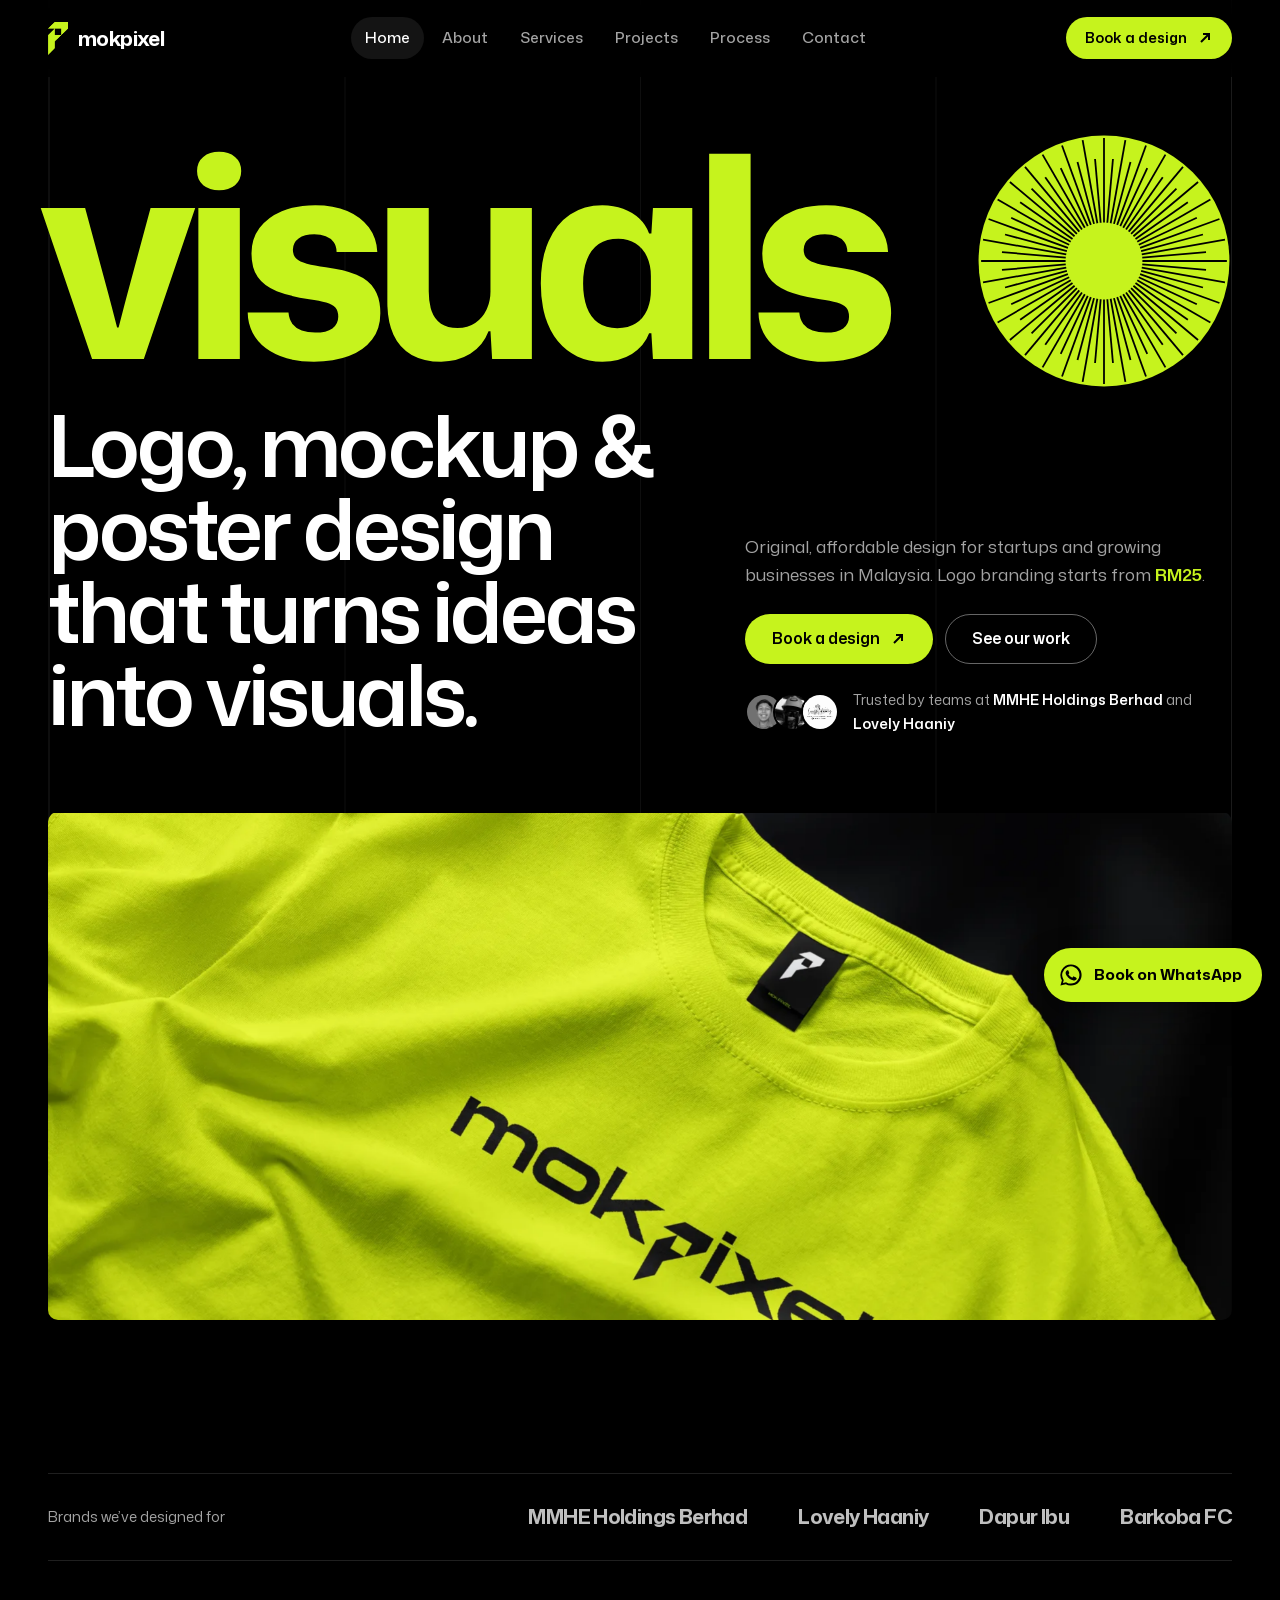
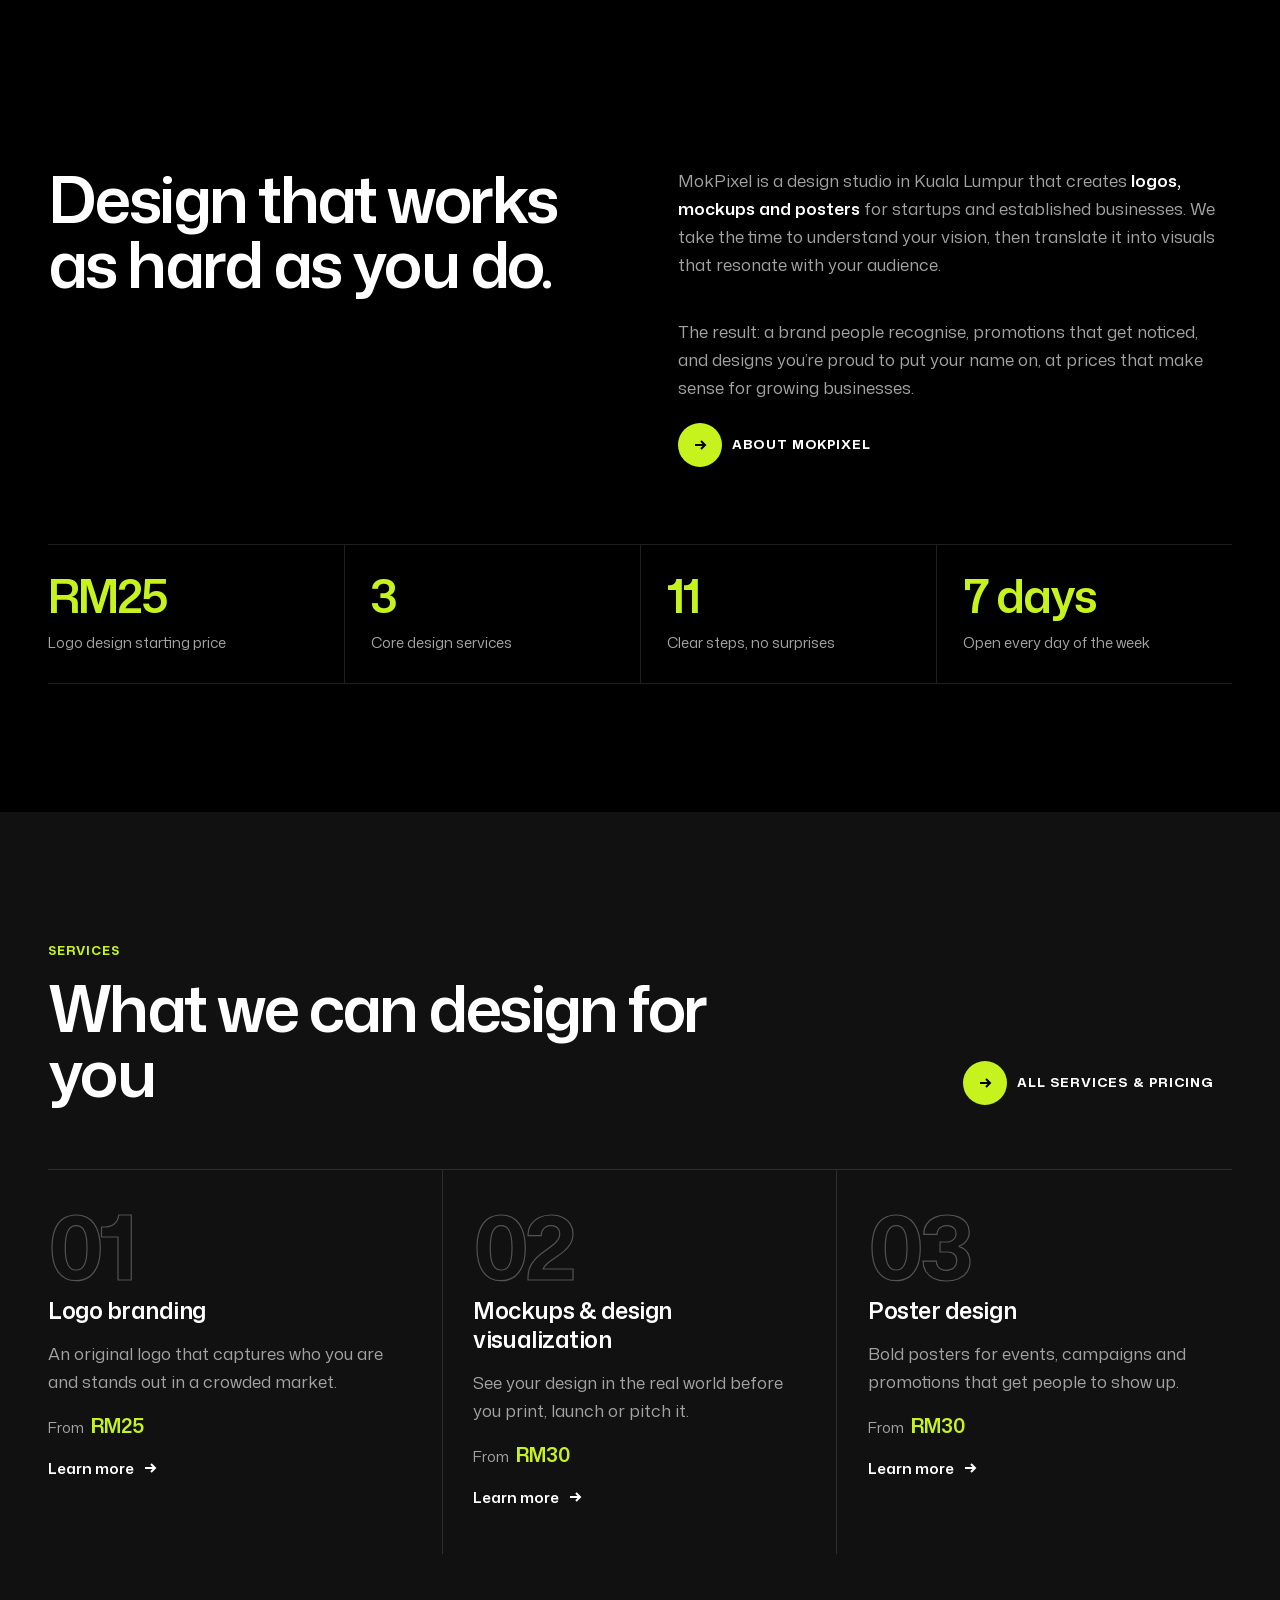
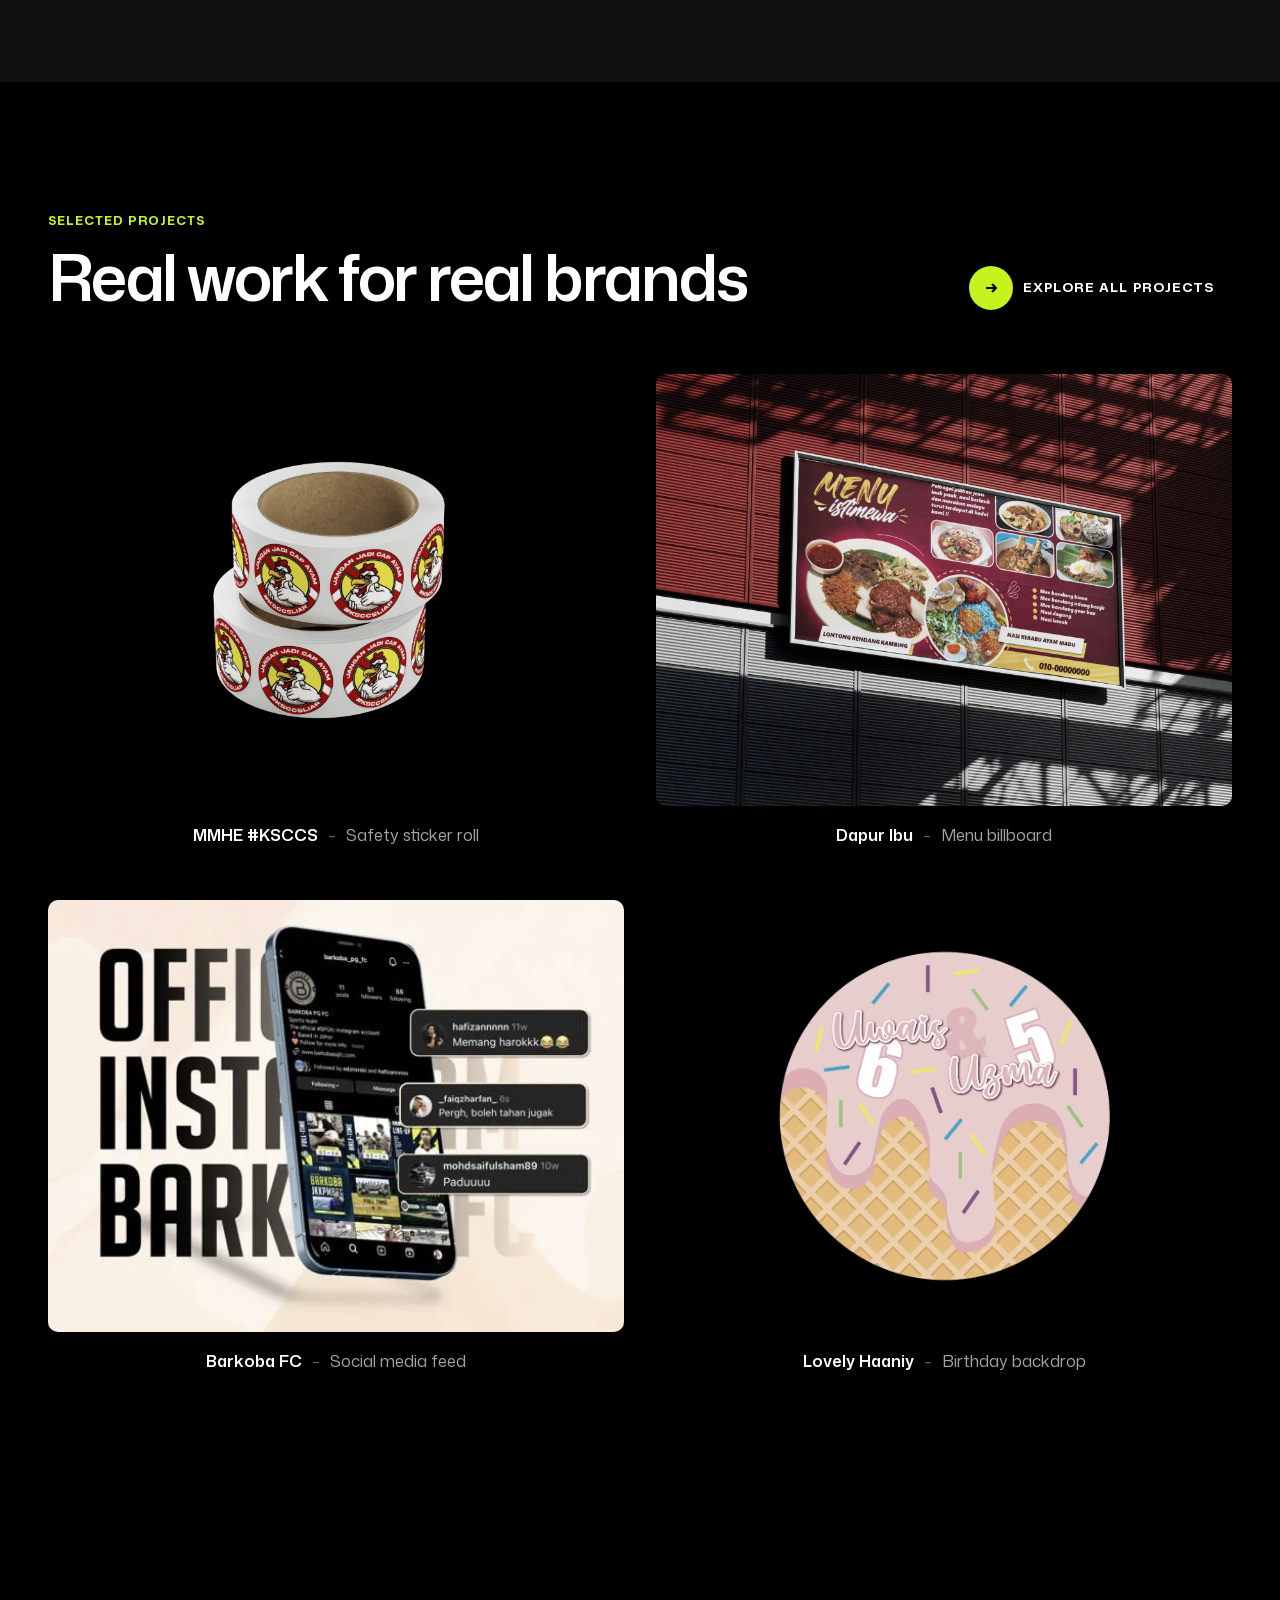
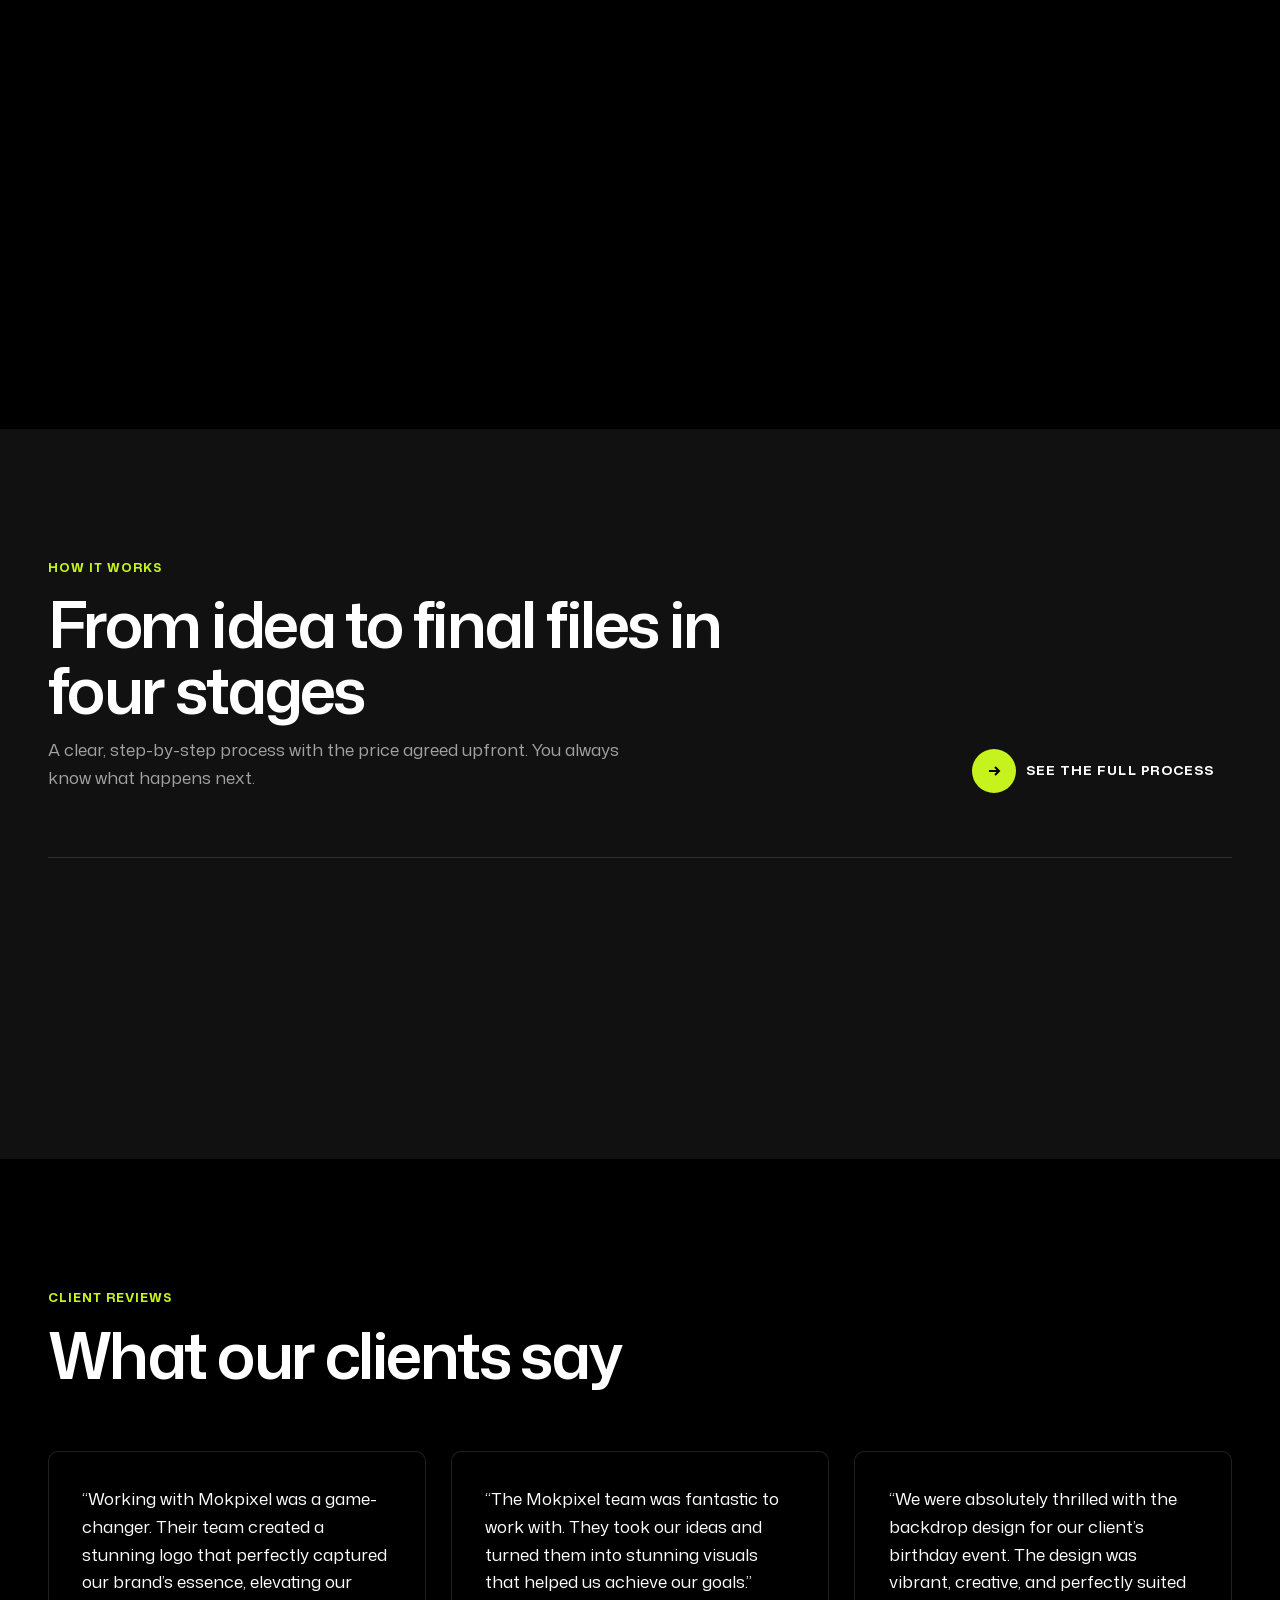
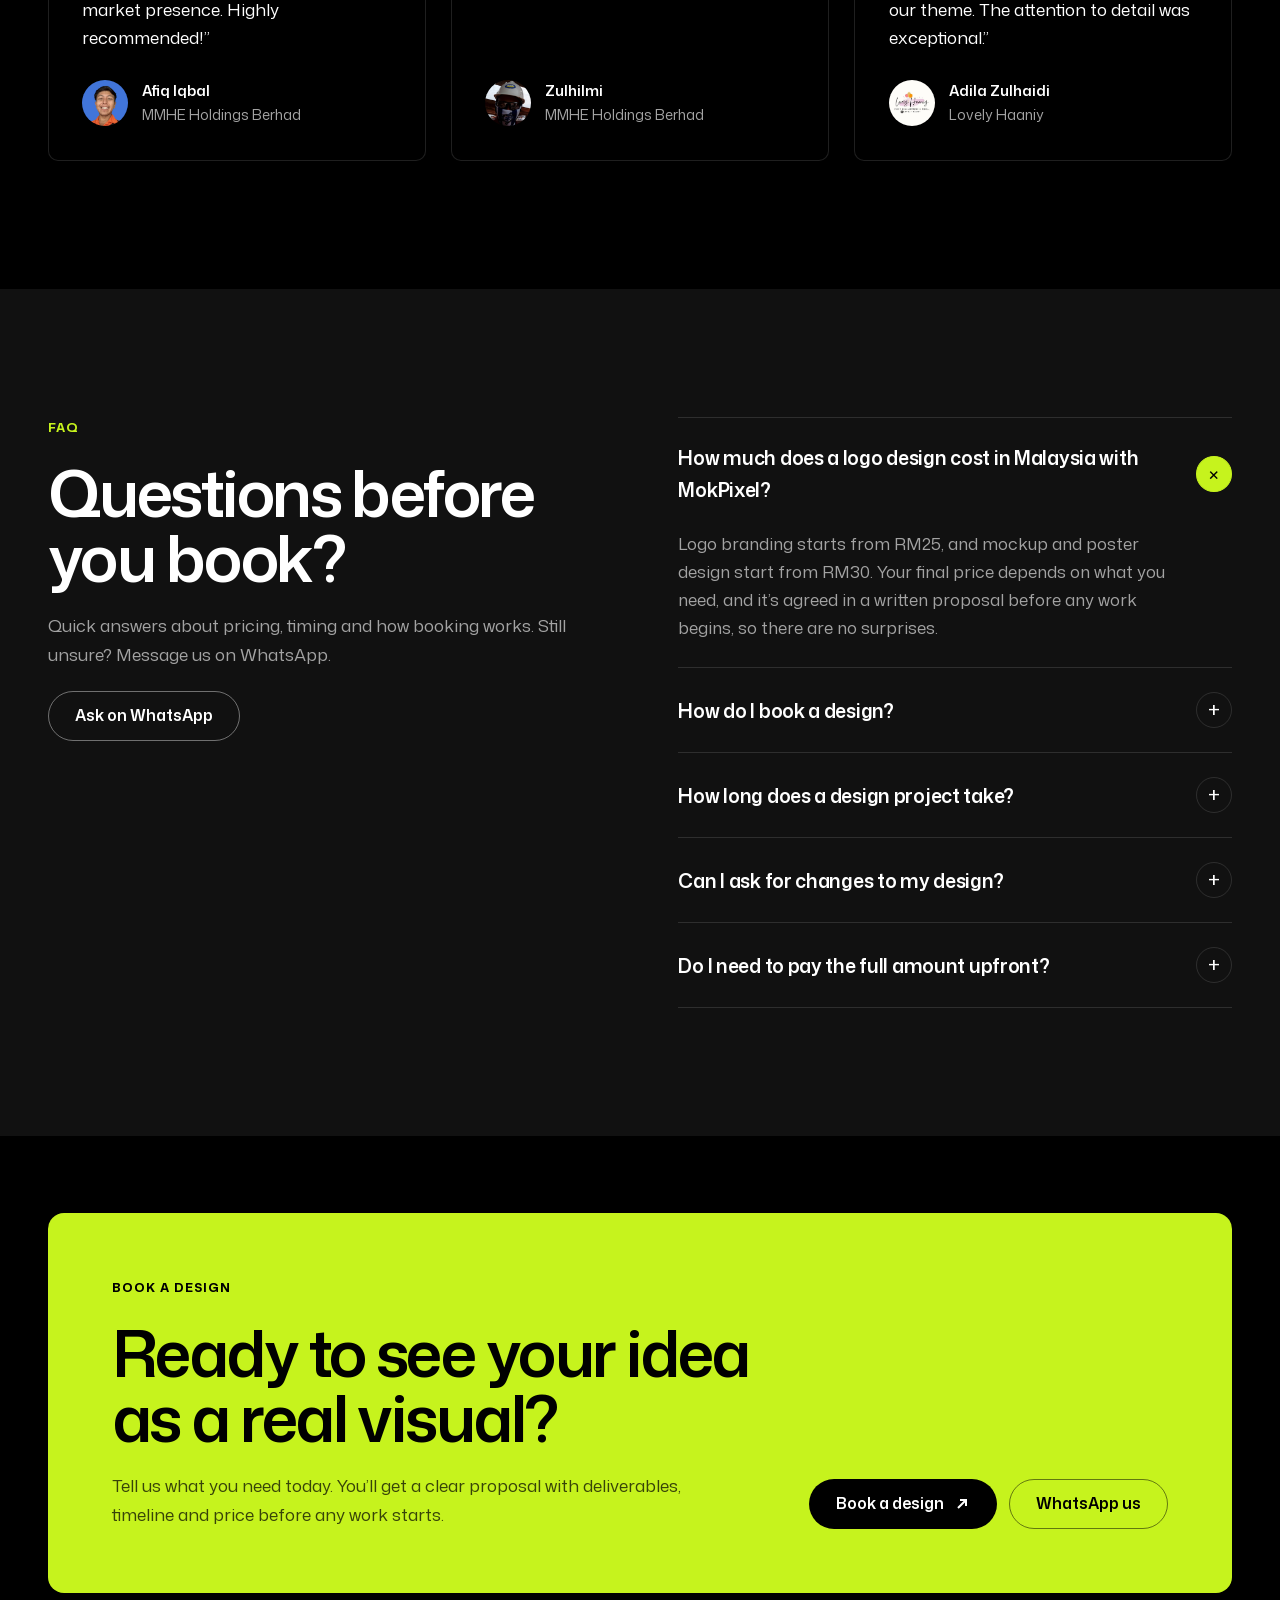
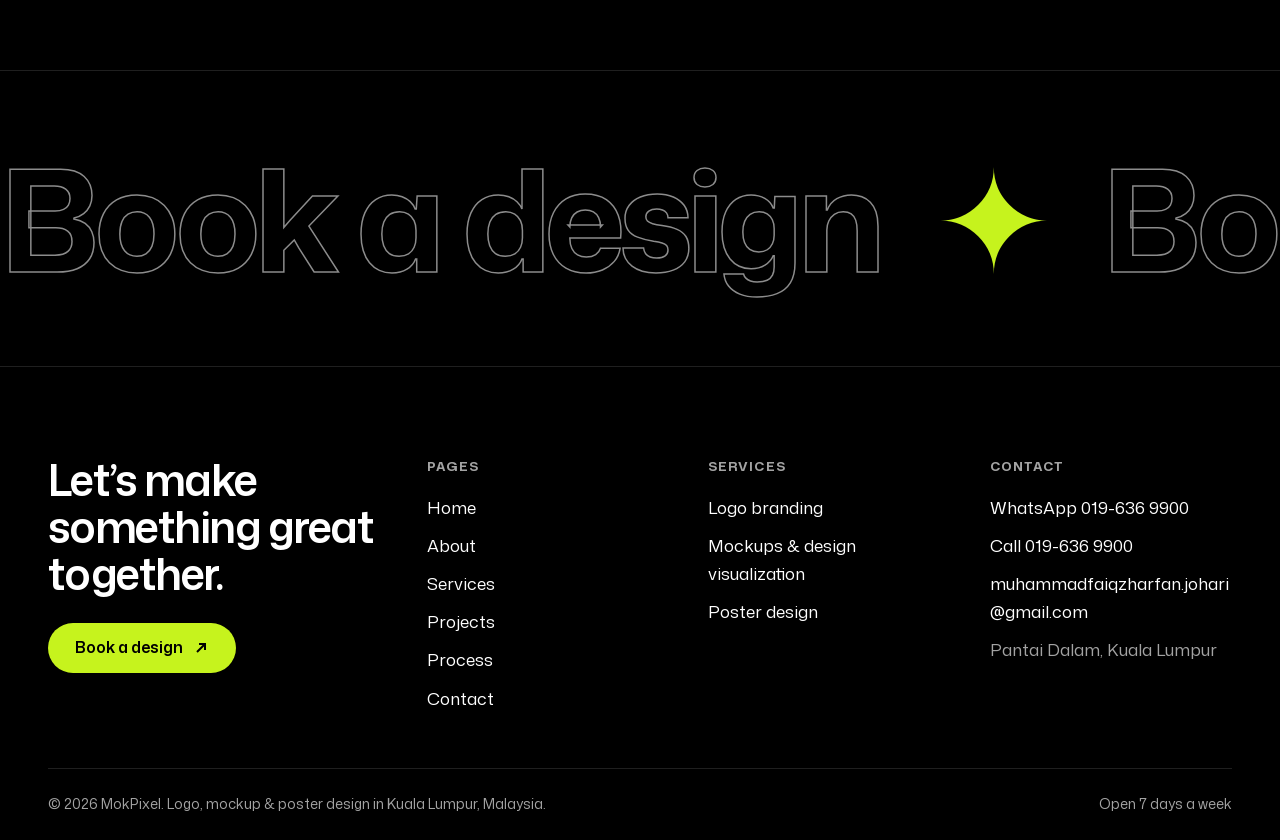
==== commit 0d706541: "MokPixel: multi-page Crafto-style redesign with SEO copy - Six pages: Home, About, Services, Project" ====
--- a/mokpixel/index.html
+++ b/mokpixel/index.html
@@ -1,320 +1,226 @@
 <!doctype html>
-<html lang="en">
+<html lang="en-MY">
 <head>
   <meta charset="utf-8">
   <meta name="viewport" content="width=device-width, initial-scale=1, viewport-fit=cover">
-  <title>MokPixel | Logo, Mockup &amp; Poster Design in Kuala Lumpur</title>
-  <meta name="description" content="MokPixel designs logos, mockups and posters for startups and established brands. Based in Kuala Lumpur. Logo branding from RM25.">
+  <title>Logo, Mockup &amp; Poster Design in Kuala Lumpur | MokPixel</title>
+  <meta name="description" content="Affordable logo design from RM25, plus mockup and poster design from RM30. MokPixel is a Kuala Lumpur design studio that turns your ideas into visuals. Book a design today.">
+  <link rel="canonical" href="https://mokinho.github.io/mokpixel/">
   <meta name="theme-color" content="#000000">
+  <meta name="robots" content="index, follow">
   <meta property="og:type" content="website">
-  <meta property="og:title" content="MokPixel | Logo, Mockup &amp; Poster Design">
-  <meta property="og:description" content="Transforming ideas into visuals. Logos, mockups and posters designed in Kuala Lumpur.">
-  <meta property="og:image" content="assets/og-image.jpg">
+  <meta property="og:site_name" content="MokPixel">
+  <meta property="og:locale" content="en_MY">
+  <meta property="og:title" content="Logo, Mockup &amp; Poster Design in Kuala Lumpur | MokPixel">
+  <meta property="og:description" content="Affordable logo design from RM25, plus mockup and poster design from RM30. MokPixel is a Kuala Lumpur design studio that turns your ideas into visuals. Book a design today.">
+  <meta property="og:url" content="https://mokinho.github.io/mokpixel/">
+  <meta property="og:image" content="https://mokinho.github.io/mokpixel/assets/og-image.jpg">
+  <meta name="twitter:card" content="summary_large_image">
   <link rel="icon" type="image/png" href="assets/favicon.png">
   <link rel="apple-touch-icon" href="assets/apple-touch-icon.png">
   <link rel="preload" href="assets/fonts/mona.woff2" as="font" type="font/woff2" crossorigin>
-  <link rel="preload" href="assets/fonts/serif.woff2" as="font" type="font/woff2" crossorigin>
-  <link rel="stylesheet" href="style.css?v=3">
+  <link rel="stylesheet" href="assets/css/site.css?v=5">
   <script>document.documentElement.classList.add("js")</script>
+  <script type="application/ld+json">{"@context": "https://schema.org", "@type": "ProfessionalService", "@id": "https://mokinho.github.io/mokpixel/#business", "name": "MokPixel", "url": "https://mokinho.github.io/mokpixel/", "logo": "https://mokinho.github.io/mokpixel/assets/apple-touch-icon.png", "image": "https://mokinho.github.io/mokpixel/assets/og-image.jpg", "description": "MokPixel is a graphic design studio in Kuala Lumpur, Malaysia, offering logo branding, mockup design and poster design.", "telephone": "+60196369900", "email": "muhammadfaiqzharfan.johari@gmail.com", "priceRange": "From RM25", "address": {"@type": "PostalAddress", "addressLocality": "Kuala Lumpur", "addressRegion": "Wilayah Persekutuan Kuala Lumpur", "addressCountry": "MY"}, "areaServed": {"@type": "Country", "name": "Malaysia"}, "openingHoursSpecification": [{"@type": "OpeningHoursSpecification", "dayOfWeek": ["Monday", "Tuesday", "Wednesday", "Thursday", "Friday"], "opens": "09:00", "closes": "22:00"}, {"@type": "OpeningHoursSpecification", "dayOfWeek": "Saturday", "opens": "09:00", "closes": "18:00"}, {"@type": "OpeningHoursSpecification", "dayOfWeek": "Sunday", "opens": "09:00", "closes": "12:00"}], "makesOffer": [{"@type": "Offer", "itemOffered": {"@type": "Service", "name": "Logo branding"}, "priceSpecification": {"@type": "PriceSpecification", "minPrice": 25.0, "priceCurrency": "MYR"}}, {"@type": "Offer", "itemOffered": {"@type": "Service", "name": "Mockups & design visualization"}, "priceSpecification": {"@type": "PriceSpecification", "minPrice": 30.0, "priceCurrency": "MYR"}}, {"@type": "Offer", "itemOffered": {"@type": "Service", "name": "Poster design"}, "priceSpecification": {"@type": "PriceSpecification", "minPrice": 30.0, "priceCurrency": "MYR"}}]}</script>
+  <script type="application/ld+json">{"@context": "https://schema.org", "@type": "WebSite", "name": "MokPixel", "url": "https://mokinho.github.io/mokpixel/"}</script>
+  <script type="application/ld+json">{"@context": "https://schema.org", "@type": "FAQPage", "mainEntity": [{"@type": "Question", "name": "How much does a logo design cost in Malaysia with MokPixel?", "acceptedAnswer": {"@type": "Answer", "text": "Logo branding starts from RM25, and mockup and poster design start from RM30. Your final price depends on what you need, and it’s agreed in a written proposal before any work begins, so there are no surprises."}}, {"@type": "Question", "name": "How do I book a design?", "acceptedAnswer": {"@type": "Answer", "text": "Fill in the booking form or message us on WhatsApp at 019-636 9900. We’ll discuss your brief, send a proposal with deliverables, timeline and price, and start once the deposit is confirmed."}}, {"@type": "Question", "name": "How long does a design project take?", "acceptedAnswer": {"@type": "Answer", "text": "It depends on the size of the project. We agree the timeline with you in the proposal at the start, so you know exactly when to expect your concepts and final files."}}, {"@type": "Question", "name": "Can I ask for changes to my design?", "acceptedAnswer": {"@type": "Answer", "text": "Yes. You’ll see two to three initial concepts, give your feedback, and we refine the chosen direction until you approve the final design."}}, {"@type": "Question", "name": "Do I need to pay the full amount upfront?", "acceptedAnswer": {"@type": "Answer", "text": "No. You pay a deposit to start, and the remaining balance before the final files are delivered."}}]}</script>
 </head>
 <body>
-  <a class="skip" href="#main">Skip to content</a>
-
-  <!-- HEADER -->
-  <header class="site-header" id="top">
-    <a class="pill" href="#contact">
-      <svg viewBox="0 0 16 16" aria-hidden="true"><path d="M3 13L13 3M6 3h7v7"/></svg>
-      Start a project
-    </a>
-    <a class="lockup" href="#top" aria-label="MokPixel home">
-      <span class="lockup-mark" aria-hidden="true"></span>
-      <span class="lockup-word"><span class="serif">Mok</span><span class="sans">Pixel</span></span>
-      <span class="lockup-sub">Design studio, Kuala Lumpur</span>
-    </a>
-    <button class="menu-btn" aria-expanded="false" aria-controls="menu" aria-label="Open menu">
-      <span></span><span></span>
-    </button>
-  </header>
-
-  <!-- MENU OVERLAY -->
-  <div class="menu" id="menu" hidden>
-    <nav class="menu-nav" aria-label="Main">
-      <a href="#about"><span class="sans">About</span><span class="serif">About</span></a>
-      <a href="#work"><span class="sans">Work</span><span class="serif">Work</span></a>
-      <a href="#services"><span class="sans">Services</span><span class="serif">Services</span></a>
-      <a href="#process"><span class="sans">Process</span><span class="serif">Process</span></a>
-      <a href="#contact"><span class="sans">Contact</span><span class="serif">Contact</span></a>
-    </nav>
-    <div class="menu-foot">
-      <a href="https://wa.me/60196369900" target="_blank" rel="noopener">WhatsApp 019-636 9900</a>
-      <a href="mailto:muhammadfaiqzharfan.johari@gmail.com">muhammadfaiqzharfan.johari@gmail.com</a>
-    </div>
+<a class="skip" href="#main">Skip to content</a>
+<div class="gridlines" aria-hidden="true"><div class="wrap"><div></div></div></div>
+<header class="hdr">
+  <div class="wrap hdr-in">
+    <a class="logo" href="./" aria-label="MokPixel home"><span class="logo-mark" aria-hidden="true"></span>mokpixel</a>
+    <nav class="nav" id="nav" aria-label="Main"><a href="./" aria-current="page">Home</a><a href="about/">About</a><a href="services/">Services</a><a href="projects/">Projects</a><a href="process/">Process</a><a href="contact/">Contact</a><a class="btn btn-neon" href="contact/#book">Book a design <svg viewBox="0 0 16 16" aria-hidden="true"><path d="M4 12L12 4M6 4h6v6"/></svg></a></nav>
+    <a class="btn btn-neon btn-sm hdr-cta" href="contact/#book">Book a design <svg viewBox="0 0 16 16" aria-hidden="true"><path d="M4 12L12 4M6 4h6v6"/></svg></a>
+    <button class="burger" aria-expanded="false" aria-controls="nav" aria-label="Open menu"><span></span><span></span></button>
   </div>
-
-  <main id="main">
-    <!-- HERO -->
-    <section class="hero" aria-labelledby="hero-title">
-      <div class="hero-bg" aria-hidden="true"><canvas id="hero-3d"></canvas></div>
-
-      <h1 class="hero-title" id="hero-title">
-        <span class="serif">Transforming ideas</span>
-        <span class="sans">into visuals</span>
-      </h1>
-      <p class="hero-hint" aria-hidden="true"><span class="hint-mouse">Move your cursor to turn the sketch into the real thing</span><span class="hint-touch">Drag across the sketch to reveal the real thing</span></p>
-
-      <a class="hero-card" href="#services">
-        <span class="hero-card-label">Logo branding from</span>
-        <span class="hero-card-price">RM25</span>
-        <span class="hero-card-link">See services</span>
-      </a>
-
-      <div class="hero-lock">
-        <span class="hero-lock-label" id="lock-label">Tap to reveal</span>
-        <button class="lock-btn" aria-pressed="false" aria-labelledby="lock-label">
-          <svg viewBox="0 0 24 24" aria-hidden="true"><path d="M12 3v3M12 18v3M3 12h3M18 12h3M5.6 5.6l2.1 2.1M16.3 16.3l2.1 2.1M5.6 18.4l2.1-2.1M16.3 7.7l2.1-2.1"/><circle cx="12" cy="12" r="3"/></svg>
-        </button>
-      </div>
-    </section>
-
-    <!-- NOTE + SIGNATURE -->
-    <section class="note contours" id="about">
-      <div class="note-head">
-        <span class="lockup-mark small" aria-hidden="true"></span>
-        <p class="eyebrow">A note from MokPixel</p>
-      </div>
-      <div class="note-photo">
-        <img src="assets/img/home-bg-a.webp" alt="MokPixel t-shirt mockup with the mokpixel wordmark" width="1800" height="1200" loading="lazy">
-        <svg class="signature" viewBox="0 0 150 250" aria-hidden="true">
-          <path pathLength="1" d="M49 2 L148 2 L148 50 L100 98 L100 50 L2 50 Z"/>
-          <path pathLength="1" d="M50 52 L50 99 L99 99 L50 148 L50 200 L2 248 L2 98 Z"/>
-        </svg>
-      </div>
-
-      <div class="rows" aria-hidden="true">
-        <div class="row row-serif"><div class="row-track">
-          <span>Logos</span><span>Mockups</span><span>Posters</span><span>Stickers</span><span>Backdrops</span><span>Merch</span>
-          <span>Logos</span><span>Mockups</span><span>Posters</span><span>Stickers</span><span>Backdrops</span><span>Merch</span>
-        </div></div>
-        <div class="row row-sans"><div class="row-track">
-          <span>Visuals that resonate</span><span>Made in Kuala Lumpur</span><span>Visuals that resonate</span><span>Made in Kuala Lumpur</span>
-          <span>Visuals that resonate</span><span>Made in Kuala Lumpur</span><span>Visuals that resonate</span><span>Made in Kuala Lumpur</span>
-        </div></div>
-      </div>
-
-      <div class="statement">
-        <p class="eyebrow">MokPixel</p>
-        <h2 class="big">
-          <span class="sans">We turn</span> <span class="serif">your ideas</span>
-          <span class="sans">into visuals that</span> <span class="serif">resonate</span>
-          <span class="sans">with your audience.</span>
-        </h2>
-        <p class="statement-body">Whether you’re a startup or an established business, we listen to your vision and craft captivating logos, eye-catching mockups and impactful posters that help you stand out in the market.</p>
-      </div>
-    </section>
-
-    <!-- WORK COLLAGE -->
-    <section class="work contours" id="work">
-      <h2 class="big centered"><span class="serif">Selected</span> <span class="sans">work</span></h2>
-
-      <div class="collage">
-        <figure class="shot s1" data-speed="0.06">
-          <figcaption>MMHE #KSCCS, sticker roll</figcaption>
-          <img src="assets/img/work-roll-sticker.webp" alt="Rolls of round KSCCS safety stickers" width="1800" height="1350" loading="lazy">
-        </figure>
-        <figure class="shot s2" data-speed="-0.04">
-          <figcaption>Dapur Ibu, menu billboard</figcaption>
-          <img src="assets/img/work-dapur-ibu.webp" alt="Dapur Ibu menu billboard on a building" width="1800" height="1350" loading="lazy">
-        </figure>
-        <figure class="shot s3" data-speed="0.1">
-          <figcaption>Barkoba FC, social feed</figcaption>
-          <img src="assets/img/work-barkoba.webp" alt="Barkoba FC Instagram feed design on a phone" width="563" height="563" loading="lazy">
-        </figure>
-
-        <blockquote class="collage-quote">
-          <p>Mockups <em>breathe life</em> into your designs, transforming <em>abstract concepts</em> into tangible realities.</p>
-          <span class="lockup-mark small" aria-hidden="true"></span>
-        </blockquote>
-
-        <figure class="shot s4" data-speed="-0.06">
-          <figcaption>Lovely Haaniy, backdrop</figcaption>
-          <img src="assets/img/work-lovely-haaniy.webp" alt="Pastel ice-cream themed birthday backdrop design" width="1489" height="973" loading="lazy">
-        </figure>
-        <figure class="shot s5" data-speed="0.05">
-          <figcaption>Malaysia Olympic, jersey</figcaption>
-          <img src="assets/img/svc-viz-jersey.webp" alt="Long-sleeve Malaysia jersey mockup" width="1049" height="1049" loading="lazy">
-        </figure>
-        <figure class="shot s6" data-speed="-0.03">
-          <figcaption>MMHE #KSCCS, circle sticker</figcaption>
-          <img src="assets/img/work-circle-sticker.webp" alt="Circle KSCCS sticker reading Ini Bukan Kilang Kicap" width="1800" height="1350" loading="lazy">
-        </figure>
-        <figure class="shot s7" data-speed="0.08">
-          <figcaption>Beckham, tribute poster</figcaption>
-          <img src="assets/img/svc-poster.webp" alt="David Beckham tribute poster" width="1800" height="1350" loading="lazy">
-        </figure>
-        <figure class="shot s8" data-speed="-0.05">
-          <figcaption>Quotes, poster series</figcaption>
-          <img src="assets/img/work-quotes.webp" alt="Three framed motivational quote posters on a wall" width="1800" height="1350" loading="lazy">
-        </figure>
-        <figure class="shot s9" data-speed="0.04">
-          <figcaption>MokPixel, product render</figcaption>
-          <img src="assets/img/work-bg.webp" alt="Neon green road bike on black" width="1800" height="1350" loading="lazy">
-        </figure>
-      </div>
-    </section>
-
-    <!-- SERVICES -->
-    <section class="services" id="services">
-      <div class="services-head">
-        <p class="eyebrow">Services</p>
-        <h2 class="big"><span class="sans">Bringing your brand</span> <span class="serif">to life</span></h2>
-      </div>
-
-      <ul class="svc-list">
-        <li class="svc" data-img="assets/img/g-sticker-logo.webp">
-          <a href="#contact" data-service="Logo branding">
-            <span class="svc-name"><span class="sans">Logo branding</span><span class="serif">Logo branding</span></span>
-            <span class="svc-desc">An original mark that reflects your vision and values, and stands out in a crowded market.</span>
-            <span class="svc-price"><small>From</small>RM25</span>
-          </a>
-          <img class="svc-thumb" src="assets/img/g-sticker-logo.webp" alt="" width="1280" height="1280" loading="lazy">
-        </li>
-        <li class="svc" data-img="assets/img/hiw-mockup.webp">
-          <a href="#contact" data-service="Design visualizations">
-            <span class="svc-name"><span class="sans">Mockups</span><span class="serif">Mockups</span></span>
-            <span class="svc-desc">Your design shown in the real world, for events, promotions and online ads.</span>
-            <span class="svc-price"><small>From</small>RM30</span>
-          </a>
-          <img class="svc-thumb" src="assets/img/hiw-mockup.webp" alt="" width="1800" height="883" loading="lazy">
-        </li>
-        <li class="svc" data-img="assets/img/g-beckham.webp">
-          <a href="#contact" data-service="Poster design">
-            <span class="svc-name"><span class="sans">Posters</span><span class="serif">Posters</span></span>
-            <span class="svc-desc">Bold posters for concerts, workshops and campaigns that pull in more attendees.</span>
-            <span class="svc-price"><small>From</small>RM30</span>
-          </a>
-          <img class="svc-thumb" src="assets/img/g-beckham.webp" alt="" width="1280" height="960" loading="lazy">
-        </li>
-      </ul>
-      <img class="svc-float" alt="" aria-hidden="true">
-    </section>
-
-    <!-- PROCESS -->
-    <section class="process contours" id="process">
-      <div class="process-head">
-        <p class="eyebrow">Process</p>
-        <h2 class="big"><span class="sans">Eleven steps,</span> <span class="serif">no surprises</span></h2>
-        <p class="process-intro">From first message to final files, you always know where your project stands.</p>
-      </div>
-      <ol class="steps">
-        <li><span class="n">01</span><h3>Inquiry &amp; brief</h3><p>We discuss your requirements to understand your vision and goals.</p></li>
-        <li><span class="n">02</span><h3>Scope &amp; agreement</h3><p>Deliverables, timeline and pricing are set out clearly in a proposal.</p></li>
-        <li><span class="n">03</span><h3>Deposit</h3><p>An invoice is sent for the agreed deposit. Work starts once payment is confirmed.</p></li>
-        <li><span class="n">04</span><h3>Research</h3><p>We study industry trends, competitors and design inspiration.</p></li>
-        <li><span class="n">05</span><h3>Initial concepts</h3><p>Two or three design options based on your brief and the research.</p></li>
-        <li><span class="n">06</span><h3>Your feedback</h3><p>We present the concepts and gather detailed feedback.</p></li>
-        <li><span class="n">07</span><h3>Refine &amp; finalize</h3><p>Revisions on the chosen direction, then the final design is prepared.</p></li>
-        <li><span class="n">08</span><h3>Approval</h3><p>You review the final design and sign off when you’re happy.</p></li>
-        <li><span class="n">09</span><h3>Final payment</h3><p>An invoice for the remaining balance is sent before delivery.</p></li>
-        <li><span class="n">10</span><h3>Delivery</h3><p>Final files are delivered securely and neatly organized.</p></li>
-        <li><span class="n">11</span><h3>Follow-up</h3><p>Ongoing support whenever you need it, and a chance to share your feedback.</p></li>
-      </ol>
-    </section>
-
-    <!-- TESTIMONIALS -->
-    <section class="voices" id="testimonials">
-      <p class="eyebrow centered">What clients say</p>
-      <div class="voice-stage">
-        <blockquote class="voice is-active">
-          <p>“Working with Mokpixel was a game-changer. Their team created a stunning logo that perfectly captured our brand’s essence, elevating our market presence.”</p>
-          <footer><img src="assets/img/t-afiq.webp" alt="" width="56" height="56" loading="lazy"><span><strong>Afiq Iqbal</strong>MMHE Holdings Berhad</span></footer>
-        </blockquote>
-        <blockquote class="voice">
-          <p>“The Mokpixel team was fantastic to work with. They took our ideas and turned them into stunning visuals that helped us achieve our goals.”</p>
-          <footer><img src="assets/img/t-zulhilmi.webp" alt="" width="56" height="56" loading="lazy"><span><strong>Zulhilmi</strong>MMHE Holdings Berhad</span></footer>
-        </blockquote>
-        <blockquote class="voice">
-          <p>“We were absolutely thrilled with the backdrop design for our client’s birthday event. Vibrant, creative and perfectly suited to our theme.”</p>
-          <footer><img src="assets/img/t-adila.webp" alt="" width="56" height="56" loading="lazy"><span><strong>Adila Zulhaidi</strong>Lovely Haaniy</span></footer>
-        </blockquote>
-      </div>
-      <div class="voice-nav" role="group" aria-label="Choose testimonial">
-        <button aria-label="Testimonial 1" aria-current="true"></button>
-        <button aria-label="Testimonial 2"></button>
-        <button aria-label="Testimonial 3"></button>
-      </div>
-    </section>
-
-    <!-- CONTACT -->
-    <section class="contact" id="contact">
-      <div class="contact-inner">
-        <div class="contact-info">
-          <h2 class="contact-title"><span class="sans">Let’s create</span> <span class="serif">something amazing</span> <span class="sans">together</span></h2>
-          <ul class="contact-list">
-            <li><span>WhatsApp / call</span><a href="tel:+60196369900">019-636 9900</a></li>
-            <li><span>Email</span><a href="mailto:muhammadfaiqzharfan.johari@gmail.com">muhammadfaiqzharfan.johari@gmail.com</a></li>
-            <li><span>Studio</span>Pantai Dalam, Kuala Lumpur</li>
-          </ul>
-          <table class="hours">
-            <caption>Opening hours</caption>
-            <tbody>
-              <tr><th scope="row">Monday – Friday</th><td>9:00am – 10:00pm</td></tr>
-              <tr><th scope="row">Saturday</th><td>9:00am – 6:00pm</td></tr>
-              <tr><th scope="row">Sunday</th><td>9:00am – 12:00pm</td></tr>
-            </tbody>
-          </table>
-        </div>
-
-        <form class="contact-form" id="contact-form" novalidate>
-          <div class="field">
-            <label for="f-name">Name</label>
-            <input id="f-name" name="name" type="text" autocomplete="name" required>
+</header>
+<main id="main">
+
+  <section class="hero">
+    <div class="burst" aria-hidden="true"><svg viewBox="0 0 200 200"><circle cx="100" cy="100" r="98" fill="#c6f31d"/><line x1="130.0" y1="100.0" x2="196.0" y2="100.0"/><line x1="129.9" y1="102.6" x2="179.7" y2="107.0"/><line x1="129.5" y1="105.2" x2="194.5" y2="116.7"/><line x1="129.0" y1="107.8" x2="177.3" y2="120.7"/><line x1="128.2" y1="110.3" x2="190.2" y2="132.8"/><line x1="127.2" y1="112.7" x2="172.5" y2="133.8"/><line x1="126.0" y1="115.0" x2="183.1" y2="148.0"/><line x1="124.6" y1="117.2" x2="165.5" y2="145.9"/><line x1="123.0" y1="119.3" x2="173.5" y2="161.7"/><line x1="121.2" y1="121.2" x2="156.6" y2="156.6"/><line x1="119.3" y1="123.0" x2="161.7" y2="173.5"/><line x1="117.2" y1="124.6" x2="145.9" y2="165.5"/><line x1="115.0" y1="126.0" x2="148.0" y2="183.1"/><line x1="112.7" y1="127.2" x2="133.8" y2="172.5"/><line x1="110.3" y1="128.2" x2="132.8" y2="190.2"/><line x1="107.8" y1="129.0" x2="120.7" y2="177.3"/><line x1="105.2" y1="129.5" x2="116.7" y2="194.5"/><line x1="102.6" y1="129.9" x2="107.0" y2="179.7"/><line x1="100.0" y1="130.0" x2="100.0" y2="196.0"/><line x1="97.4" y1="129.9" x2="93.0" y2="179.7"/><line x1="94.8" y1="129.5" x2="83.3" y2="194.5"/><line x1="92.2" y1="129.0" x2="79.3" y2="177.3"/><line x1="89.7" y1="128.2" x2="67.2" y2="190.2"/><line x1="87.3" y1="127.2" x2="66.2" y2="172.5"/><line x1="85.0" y1="126.0" x2="52.0" y2="183.1"/><line x1="82.8" y1="124.6" x2="54.1" y2="165.5"/><line x1="80.7" y1="123.0" x2="38.3" y2="173.5"/><line x1="78.8" y1="121.2" x2="43.4" y2="156.6"/><line x1="77.0" y1="119.3" x2="26.5" y2="161.7"/><line x1="75.4" y1="117.2" x2="34.5" y2="145.9"/><line x1="74.0" y1="115.0" x2="16.9" y2="148.0"/><line x1="72.8" y1="112.7" x2="27.5" y2="133.8"/><line x1="71.8" y1="110.3" x2="9.8" y2="132.8"/><line x1="71.0" y1="107.8" x2="22.7" y2="120.7"/><line x1="70.5" y1="105.2" x2="5.5" y2="116.7"/><line x1="70.1" y1="102.6" x2="20.3" y2="107.0"/><line x1="70.0" y1="100.0" x2="4.0" y2="100.0"/><line x1="70.1" y1="97.4" x2="20.3" y2="93.0"/><line x1="70.5" y1="94.8" x2="5.5" y2="83.3"/><line x1="71.0" y1="92.2" x2="22.7" y2="79.3"/><line x1="71.8" y1="89.7" x2="9.8" y2="67.2"/><line x1="72.8" y1="87.3" x2="27.5" y2="66.2"/><line x1="74.0" y1="85.0" x2="16.9" y2="52.0"/><line x1="75.4" y1="82.8" x2="34.5" y2="54.1"/><line x1="77.0" y1="80.7" x2="26.5" y2="38.3"/><line x1="78.8" y1="78.8" x2="43.4" y2="43.4"/><line x1="80.7" y1="77.0" x2="38.3" y2="26.5"/><line x1="82.8" y1="75.4" x2="54.1" y2="34.5"/><line x1="85.0" y1="74.0" x2="52.0" y2="16.9"/><line x1="87.3" y1="72.8" x2="66.2" y2="27.5"/><line x1="89.7" y1="71.8" x2="67.2" y2="9.8"/><line x1="92.2" y1="71.0" x2="79.3" y2="22.7"/><line x1="94.8" y1="70.5" x2="83.3" y2="5.5"/><line x1="97.4" y1="70.1" x2="93.0" y2="20.3"/><line x1="100.0" y1="70.0" x2="100.0" y2="4.0"/><line x1="102.6" y1="70.1" x2="107.0" y2="20.3"/><line x1="105.2" y1="70.5" x2="116.7" y2="5.5"/><line x1="107.8" y1="71.0" x2="120.7" y2="22.7"/><line x1="110.3" y1="71.8" x2="132.8" y2="9.8"/><line x1="112.7" y1="72.8" x2="133.8" y2="27.5"/><line x1="115.0" y1="74.0" x2="148.0" y2="16.9"/><line x1="117.2" y1="75.4" x2="145.9" y2="34.5"/><line x1="119.3" y1="77.0" x2="161.7" y2="26.5"/><line x1="121.2" y1="78.8" x2="156.6" y2="43.4"/><line x1="123.0" y1="80.7" x2="173.5" y2="38.3"/><line x1="124.6" y1="82.8" x2="165.5" y2="54.1"/><line x1="126.0" y1="85.0" x2="183.1" y2="52.0"/><line x1="127.2" y1="87.3" x2="172.5" y2="66.2"/><line x1="128.2" y1="89.7" x2="190.2" y2="67.2"/><line x1="129.0" y1="92.2" x2="177.3" y2="79.3"/><line x1="129.5" y1="94.8" x2="194.5" y2="83.3"/><line x1="129.9" y1="97.4" x2="179.7" y2="93.0"/></svg></div>
+    <div class="wrap">
+      <span class="hero-word" aria-hidden="true">visuals</span>
+      <div class="hero-grid">
+        <h1 class="h-display">Logo, mockup &amp; poster design that turns ideas into visuals.</h1>
+        <div class="hero-side">
+          <p class="lede">Original, affordable design for startups and growing businesses in Malaysia. Logo branding starts from <strong class="neon">RM25</strong>.</p>
+          <div class="hero-actions">
+            <a class="btn btn-neon" href="contact/#book">Book a design <svg viewBox="0 0 16 16" aria-hidden="true"><path d="M4 12L12 4M6 4h6v6"/></svg></a>
+            <a class="btn btn-line" href="projects/">See our work</a>
           </div>
-          <div class="field-row">
-            <div class="field">
-              <label for="f-email">Email</label>
-              <input id="f-email" name="email" type="email" autocomplete="email" required>
-            </div>
-            <div class="field">
-              <label for="f-phone">Phone</label>
-              <input id="f-phone" name="phone" type="tel" autocomplete="tel" required>
-            </div>
-          </div>
-          <fieldset class="field">
-            <legend>What do you need?</legend>
-            <div class="chips">
-              <label><input type="checkbox" name="service" value="Logo branding"><span>Logo branding</span></label>
-              <label><input type="checkbox" name="service" value="Design visualizations"><span>Mockups</span></label>
-              <label><input type="checkbox" name="service" value="Poster design"><span>Poster</span></label>
-              <label><input type="checkbox" name="service" value="Something else"><span>Something else</span></label>
-            </div>
-          </fieldset>
-          <div class="field">
-            <label for="f-msg">Tell us about the project</label>
-            <textarea id="f-msg" name="message" rows="4"></textarea>
-          </div>
-          <p class="form-error" id="form-error" role="alert" hidden></p>
-          <div class="form-actions">
-            <button class="btn btn-neon" type="submit" data-via="whatsapp">Send on WhatsApp</button>
-            <button class="btn btn-ghost" type="submit" data-via="email">Send by email</button>
-          </div>
-          <p class="form-note">Your message opens in WhatsApp or your email app, ready to send.</p>
-        </form>
-      </div>
-    </section>
-  </main>
-
-  <footer class="site-footer">
-    <p class="footer-word" aria-hidden="true"><span class="serif">Mok</span><span class="sans">Pixel</span></p>
-    <div class="footer-bottom">
-      <p>© <span id="year">2026</span> MokPixel. Designed in Kuala Lumpur.</p>
-      <nav class="footer-nav" aria-label="Footer">
-        <a href="#work">Work</a><a href="#services">Services</a><a href="#process">Process</a><a href="#contact">Contact</a><a href="#top">Back to top</a>
-      </nav>
-    </div>
-  </footer>
-
-  <script src="script.js?v=3" defer></script>
-  <script src="assets/js/three.min.js" defer></script>
-  <script src="assets/js/hero3d.js?v=3" defer></script>
+          <div class="trust"><div class="trust-faces"><img src="assets/img/t-afiq.webp" alt="" width="38" height="38"><img src="assets/img/t-zulhilmi.webp" alt="" width="38" height="38"><img src="assets/img/t-adila.webp" alt="" width="38" height="38"></div><p>Trusted by teams at <strong>MMHE Holdings Berhad</strong> and <strong>Lovely Haaniy</strong></p></div>
+        </div>
+      </div>
+      <figure class="hero-photo"><img src="assets/img/home-bg-a.webp" alt="Neon green MokPixel brand t-shirt mockup" width="1800" height="1200" fetchpriority="high"></figure>
+    </div>
+  </section>
+
+  <section class="section-tight">
+    <div class="wrap">
+      <div class="clients reveal">
+        <p class="muted">Brands we’ve designed for</p>
+        <ul><li>MMHE Holdings Berhad</li><li>Lovely Haaniy</li><li>Dapur Ibu</li><li>Barkoba FC</li></ul>
+      </div>
+    </div>
+  </section>
+
+  <section class="section">
+    <div class="wrap">
+      <div class="split">
+        <h2 class="h-xl reveal">Design that works as hard as you do.</h2>
+        <div class="stack reveal prose">
+          <p>MokPixel is a design studio in Kuala Lumpur that creates <strong>logos, mockups and posters</strong> for startups and established businesses. We take the time to understand your vision, then translate it into visuals that resonate with your audience.</p>
+          <p>The result: a brand people recognise, promotions that get noticed, and designs you’re proud to put your name on, at prices that make sense for growing businesses.</p>
+          <a class="dot-link" href="about/">About MokPixel</a>
+        </div>
+      </div>
+      <div style="margin-top: clamp(48px,6vw,88px)"><div class="facts reveal">
+        <div class="fact"><b>RM25</b><span>Logo design starting price</span></div>
+        <div class="fact"><b>3</b><span>Core design services</span></div>
+        <div class="fact"><b>11</b><span>Clear steps, no surprises</span></div>
+        <div class="fact"><b>7 days</b><span>Open every day of the week</span></div>
+      </div></div>
+    </div>
+  </section>
+
+  <section class="section band">
+    <div class="wrap">
+      <div class="sec-head">
+        <div><span class="kicker">Services</span><h2 class="h-xl">What we can design for you</h2></div>
+        <a class="dot-link" href="services/">All services &amp; pricing</a>
+      </div>
+      <div class="svc-grid"><article class="svc-card reveal">
+          <span class="svc-num" aria-hidden="true">01</span>
+          <h3 class="h-md">Logo branding</h3>
+          <p>An original logo that captures who you are and stands out in a crowded market.</p>
+          <p class="svc-from">From <b>RM25</b></p>
+          <a class="arrow-link" href="services/#logo-branding">Learn more <svg viewBox="0 0 16 16" aria-hidden="true"><path d="M3 8h10M9 4l4 4-4 4"/></svg><span class="sr-only"> about Logo branding</span></a>
+        </article><article class="svc-card reveal">
+          <span class="svc-num" aria-hidden="true">02</span>
+          <h3 class="h-md">Mockups & design visualization</h3>
+          <p>See your design in the real world before you print, launch or pitch it.</p>
+          <p class="svc-from">From <b>RM30</b></p>
+          <a class="arrow-link" href="services/#mockups">Learn more <svg viewBox="0 0 16 16" aria-hidden="true"><path d="M3 8h10M9 4l4 4-4 4"/></svg><span class="sr-only"> about Mockups & design visualization</span></a>
+        </article><article class="svc-card reveal">
+          <span class="svc-num" aria-hidden="true">03</span>
+          <h3 class="h-md">Poster design</h3>
+          <p>Bold posters for events, campaigns and promotions that get people to show up.</p>
+          <p class="svc-from">From <b>RM30</b></p>
+          <a class="arrow-link" href="services/#poster-design">Learn more <svg viewBox="0 0 16 16" aria-hidden="true"><path d="M3 8h10M9 4l4 4-4 4"/></svg><span class="sr-only"> about Poster design</span></a>
+        </article></div>
+    </div>
+  </section>
+
+  <section class="section">
+    <div class="wrap">
+      <div class="sec-head">
+        <div><span class="kicker">Selected projects</span><h2 class="h-xl">Real work for real brands</h2></div>
+        <a class="dot-link" href="projects/">Explore all projects</a>
+      </div>
+      <div class="proj-grid"><figure class="proj reveal" data-cat="stickers">
+        <button class="proj-img" type="button" data-lightbox="0" aria-label="View MMHE #KSCCS, Safety sticker roll"><img src="assets/img/work-roll-sticker.webp" alt="Rolls of round KSCCS safety campaign stickers for MMHE" width="1800" height="1350" loading="lazy"></button>
+        <figcaption class="proj-cap"><b>MMHE #KSCCS</b><span>Safety sticker roll</span></figcaption>
+      </figure><figure class="proj reveal" data-cat="posters mockups">
+        <button class="proj-img" type="button" data-lightbox="1" aria-label="View Dapur Ibu, Menu billboard"><img src="assets/img/work-dapur-ibu.webp" alt="Dapur Ibu restaurant menu billboard mockup on a red building" width="1800" height="1350" loading="lazy"></button>
+        <figcaption class="proj-cap"><b>Dapur Ibu</b><span>Menu billboard</span></figcaption>
+      </figure><figure class="proj reveal" data-cat="social">
+        <button class="proj-img" type="button" data-lightbox="2" aria-label="View Barkoba FC, Social media feed"><img src="assets/img/work-barkoba.webp" alt="Barkoba FC Instagram feed design shown on a phone" width="563" height="563" loading="lazy"></button>
+        <figcaption class="proj-cap"><b>Barkoba FC</b><span>Social media feed</span></figcaption>
+      </figure><figure class="proj reveal" data-cat="posters">
+        <button class="proj-img" type="button" data-lightbox="3" aria-label="View Lovely Haaniy, Birthday backdrop"><img src="assets/img/work-lovely-haaniy.webp" alt="Pastel ice-cream themed birthday backdrop design for Lovely Haaniy" width="1489" height="973" loading="lazy"></button>
+        <figcaption class="proj-cap"><b>Lovely Haaniy</b><span>Birthday backdrop</span></figcaption>
+      </figure><figure class="proj reveal" data-cat="mockups">
+        <button class="proj-img" type="button" data-lightbox="4" aria-label="View Malaysia Olympic, Jersey mockup"><img src="assets/img/svc-viz-jersey.webp" alt="Black and gold Malaysia Olympic long-sleeve jersey mockup" width="1049" height="1049" loading="lazy"></button>
+        <figcaption class="proj-cap"><b>Malaysia Olympic</b><span>Jersey mockup</span></figcaption>
+      </figure><figure class="proj reveal" data-cat="posters">
+        <button class="proj-img" type="button" data-lightbox="5" aria-label="View Beckham, Tribute poster"><img src="assets/img/svc-poster.webp" alt="David Beckham tribute poster with neon frame details" width="1800" height="1350" loading="lazy"></button>
+        <figcaption class="proj-cap"><b>Beckham</b><span>Tribute poster</span></figcaption>
+      </figure></div>
+    </div>
+  </section>
+
+  <section class="section band">
+    <div class="wrap">
+      <div class="sec-head">
+        <div><span class="kicker">How it works</span><h2 class="h-xl">From idea to final files in four stages</h2><p class="lede">A clear, step-by-step process with the price agreed upfront. You always know what happens next.</p></div>
+        <a class="dot-link" href="process/">See the full process</a>
+      </div>
+      <div class="mini-steps"><div class="mini-step reveal"><span class="kicker">Step 1</span><h3 class="h-md">Brief & proposal</h3><p>Share your idea. Get a clear proposal with deliverables, timeline and price.</p></div><div class="mini-step reveal"><span class="kicker">Step 2</span><h3 class="h-md">Research & concepts</h3><p>We study your market and design two to three concepts for you.</p></div><div class="mini-step reveal"><span class="kicker">Step 3</span><h3 class="h-md">Refine & approve</h3><p>Your feedback shapes the final design. You approve before we finish.</p></div><div class="mini-step reveal"><span class="kicker">Step 4</span><h3 class="h-md">Deliver & support</h3><p>Organized final files, plus follow-up support whenever you need it.</p></div></div>
+    </div>
+  </section>
+
+  <section class="section">
+    <div class="wrap">
+      <div class="sec-head"><div><span class="kicker">Client reviews</span><h2 class="h-xl">What our clients say</h2></div></div>
+      <div class="quotes"><blockquote class="quote reveal">
+        <p>“Working with Mokpixel was a game-changer. Their team created a stunning logo that perfectly captured our brand’s essence, elevating our market presence. Highly recommended!”</p>
+        <footer><img src="assets/img/t-afiq.webp" alt="Afiq Iqbal" width="46" height="46" loading="lazy"><span><strong>Afiq Iqbal</strong>MMHE Holdings Berhad</span></footer>
+      </blockquote><blockquote class="quote reveal">
+        <p>“The Mokpixel team was fantastic to work with. They took our ideas and turned them into stunning visuals that helped us achieve our goals.”</p>
+        <footer><img src="assets/img/t-zulhilmi.webp" alt="Zulhilmi" width="46" height="46" loading="lazy"><span><strong>Zulhilmi</strong>MMHE Holdings Berhad</span></footer>
+      </blockquote><blockquote class="quote reveal">
+        <p>“We were absolutely thrilled with the backdrop design for our client’s birthday event. The design was vibrant, creative, and perfectly suited our theme. The attention to detail was exceptional.”</p>
+        <footer><img src="assets/img/t-adila.webp" alt="Adila Zulhaidi" width="46" height="46" loading="lazy"><span><strong>Adila Zulhaidi</strong>Lovely Haaniy</span></footer>
+      </blockquote></div>
+    </div>
+  </section>
+
+  <section class="section band">
+    <div class="wrap split">
+      <div class="stack"><span class="kicker">FAQ</span><h2 class="h-xl">Questions before you book?</h2><p class="lede">Quick answers about pricing, timing and how booking works. Still unsure? Message us on WhatsApp.</p><a class="btn btn-line" href="https://wa.me/60196369900" target="_blank" rel="noopener">Ask on WhatsApp</a></div>
+      <div class="faq"><details open><summary>How much does a logo design cost in Malaysia with MokPixel?</summary><p>Logo branding starts from RM25, and mockup and poster design start from RM30. Your final price depends on what you need, and it’s agreed in a written proposal before any work begins, so there are no surprises.</p></details><details><summary>How do I book a design?</summary><p>Fill in the booking form or message us on WhatsApp at 019-636 9900. We’ll discuss your brief, send a proposal with deliverables, timeline and price, and start once the deposit is confirmed.</p></details><details><summary>How long does a design project take?</summary><p>It depends on the size of the project. We agree the timeline with you in the proposal at the start, so you know exactly when to expect your concepts and final files.</p></details><details><summary>Can I ask for changes to my design?</summary><p>Yes. You’ll see two to three initial concepts, give your feedback, and we refine the chosen direction until you approve the final design.</p></details><details><summary>Do I need to pay the full amount upfront?</summary><p>No. You pay a deposit to start, and the remaining balance before the final files are delivered.</p></details></div>
+    </div>
+  </section>
+
+  <section class="section-tight">
+    <div class="wrap">
+      <div class="cta-box reveal">
+        <div class="stack">
+          <span class="kicker">Book a design</span>
+          <h2 class="h-xl">Ready to see your idea as a real visual?</h2>
+          <p class="lede">Tell us what you need today. You’ll get a clear proposal with deliverables, timeline and price before any work starts.</p>
+        </div>
+        <div class="cta-actions">
+          <a class="btn btn-dark" href="contact/#book">Book a design <svg viewBox="0 0 16 16" aria-hidden="true"><path d="M4 12L12 4M6 4h6v6"/></svg></a>
+          <a class="btn btn-dark-line" href="https://wa.me/60196369900?text=Hi%20MokPixel%2C%20I%27d%20like%20to%20book%20a%20design." target="_blank" rel="noopener">WhatsApp us</a>
+        </div>
+      </div>
+    </div>
+  </section>
+  <dialog class="lightbox" aria-label="Project preview">
+  <button class="lb-close" type="button" aria-label="Close">×</button>
+  <img alt="">
+  <div class="lb-bar"><p><b></b> <span></span></p><a class="btn btn-neon btn-sm" href="contact/#book">Book a similar design <svg viewBox="0 0 16 16" aria-hidden="true"><path d="M4 12L12 4M6 4h6v6"/></svg></a></div>
+</dialog>
+<script>window.MP_PROJECTS=[{"src": "assets/img/work-roll-sticker.webp", "alt": "Rolls of round KSCCS safety campaign stickers for MMHE", "client": "MMHE #KSCCS", "type": "Safety sticker roll"}, {"src": "assets/img/work-dapur-ibu.webp", "alt": "Dapur Ibu restaurant menu billboard mockup on a red building", "client": "Dapur Ibu", "type": "Menu billboard"}, {"src": "assets/img/work-barkoba.webp", "alt": "Barkoba FC Instagram feed design shown on a phone", "client": "Barkoba FC", "type": "Social media feed"}, {"src": "assets/img/work-lovely-haaniy.webp", "alt": "Pastel ice-cream themed birthday backdrop design for Lovely Haaniy", "client": "Lovely Haaniy", "type": "Birthday backdrop"}, {"src": "assets/img/svc-viz-jersey.webp", "alt": "Black and gold Malaysia Olympic long-sleeve jersey mockup", "client": "Malaysia Olympic", "type": "Jersey mockup"}, {"src": "assets/img/svc-poster.webp", "alt": "David Beckham tribute poster with neon frame details", "client": "Beckham", "type": "Tribute poster"}, {"src": "assets/img/work-circle-sticker.webp", "alt": "Peeling circle sticker for the KSCCS safety campaign", "client": "MMHE #KSCCS", "type": "Circle sticker"}, {"src": "assets/img/work-quotes.webp", "alt": "Three framed motivational quote posters on a wooden wall", "client": "Quotes", "type": "Poster series"}, {"src": "assets/img/home-bg-a.webp", "alt": "Neon green t-shirt mockup with the mokpixel wordmark", "client": "MokPixel", "type": "Brand t-shirt"}, {"src": "assets/img/g-bag.webp", "alt": "Black paper bag mockup with the white MokPixel P logo", "client": "MokPixel", "type": "Paper bag mockup"}, {"src": "assets/img/g-sticker-logo.webp", "alt": "Round neon sticker with the MokPixel P logo", "client": "MokPixel", "type": "Logo sticker"}, {"src": "assets/img/g-roller-sticker.webp", "alt": "Rolls of neon MokPixel logo stickers", "client": "MokPixel", "type": "Sticker rolls"}, {"src": "assets/img/hiw-bg.webp", "alt": "Pile of neon and silver MokPixel pin badges", "client": "MokPixel", "type": "Pin badges"}, {"src": "assets/img/hiw-mockup.webp", "alt": "Neon green shipping container branded with MokPixel", "client": "MokPixel", "type": "Shipping container"}, {"src": "assets/img/work-bg.webp", "alt": "Neon green road bike product render", "client": "MokPixel", "type": "Product render"}, {"src": "assets/img/work-x3.webp", "alt": "Neon billboard reading Bring your designs to life", "client": "MokPixel", "type": "Billboard"}, {"src": "assets/img/hero.webp", "alt": "Keycard mockup with a neon illustrated character", "client": "MokPixel", "type": "Keycard mockup"}];</script>
+
+</main>
+<a class="cta-marquee" href="contact/#book" aria-label="Book a design"><div class="cta-track" aria-hidden="true"><span>Book a design</span><i>✦</i><span>Book a design</span><i>✦</i><span>Book a design</span><i>✦</i><span>Book a design</span><i>✦</i><span>Book a design</span><i>✦</i><span>Book a design</span><i>✦</i></div></a>
+<footer class="ftr">
+  <div class="wrap">
+    <div class="ftr-top">
+      <div>
+        <h2 class="h-lg">Let’s make something great together.</h2>
+        <a class="btn btn-neon" href="contact/#book">Book a design <svg viewBox="0 0 16 16" aria-hidden="true"><path d="M4 12L12 4M6 4h6v6"/></svg></a>
+      </div>
+      <div><h3>Pages</h3><ul><li><a href="./">Home</a></li><li><a href="about/">About</a></li><li><a href="services/">Services</a></li><li><a href="projects/">Projects</a></li><li><a href="process/">Process</a></li><li><a href="contact/">Contact</a></li></ul></div>
+      <div><h3>Services</h3><ul><li><a href="services/#logo-branding">Logo branding</a></li><li><a href="services/#mockups">Mockups & design visualization</a></li><li><a href="services/#poster-design">Poster design</a></li></ul></div>
+      <div><h3>Contact</h3><ul>
+        <li><a href="https://wa.me/60196369900" target="_blank" rel="noopener">WhatsApp 019-636 9900</a></li>
+        <li><a href="tel:+60196369900">Call 019-636 9900</a></li>
+        <li><a href="mailto:muhammadfaiqzharfan.johari@gmail.com">muhammadfaiqzharfan.johari@gmail.com</a></li>
+        <li class="muted">Pantai Dalam, Kuala Lumpur</li>
+      </ul></div>
+    </div>
+    <div class="ftr-bottom">
+      <p>© <span data-year>2026</span> MokPixel. Logo, mockup &amp; poster design in Kuala Lumpur, Malaysia.</p>
+      <p>Open 7 days a week</p>
+    </div>
+  </div>
+</footer>
+<a class="fab" href="https://wa.me/60196369900?text=Hi%20MokPixel%2C%20I%27d%20like%20to%20book%20a%20design." target="_blank" rel="noopener" aria-label="Book a design on WhatsApp"><svg viewBox="0 0 32 32" aria-hidden="true"><path fill="currentColor" d="M16 3a13 13 0 0 0-11.2 19.6L3 29l6.6-1.7A13 13 0 1 0 16 3zm0 23.6c-2 0-3.9-.5-5.6-1.5l-.4-.2-3.9 1 1-3.8-.3-.4A10.6 10.6 0 1 1 16 26.6zm5.8-7.9c-.3-.2-1.9-.9-2.2-1s-.5-.2-.7.2l-1 1.2c-.2.2-.4.2-.7.1a8.7 8.7 0 0 1-4.3-3.8c-.3-.6.3-.5.9-1.7.1-.2 0-.4 0-.5l-1-2.4c-.3-.6-.5-.5-.7-.5h-.6c-.2 0-.6.1-.9.4-.3.3-1.2 1.1-1.2 2.8s1.2 3.2 1.4 3.4c.2.2 2.4 3.6 5.7 5 2.1.9 2.9 1 4 .8.6-.1 1.9-.8 2.2-1.5.3-.7.3-1.4.2-1.5-.1-.2-.3-.3-.6-.4z"/></svg><span>Book on WhatsApp</span></a>
+<script src="assets/js/site.js?v=5" defer></script>
 </body>
 </html>
--- a/mokpixel/assets/css/site.css
+++ b/mokpixel/assets/css/site.css
@@ -0,0 +1,393 @@
+/* MokPixel: black, neon, white. Simple, modern, grid-lined. */
+@font-face { font-family: "Mona Sans"; src: url("../fonts/mona.woff2") format("woff2"); font-style: normal; font-weight: 200 900; font-stretch: 75% 125%; font-display: swap; }
+@font-face { font-family: "Mona Sans"; src: url("../fonts/mona-italic.woff2") format("woff2"); font-style: italic; font-weight: 200 900; font-stretch: 75% 125%; font-display: swap; }
+
+:root {
+  --bg: #000000;
+  --band: #111111;
+  --card: #151515;
+  --line: rgba(255,255,255,.12);
+  --grid: rgba(255,255,255,.055);
+  --text: #ffffff;
+  --muted: #a3a3a3;
+  --neon: #c6f31d;
+  --on-neon: #000000;
+
+  --font: "Mona Sans", system-ui, -apple-system, "Segoe UI", sans-serif;
+  --wrap: 1320px;
+  --gutter: clamp(16px, 4vw, 48px);
+  --section: clamp(80px, 10vw, 150px);
+  --radius: 10px;
+}
+
+*, *::before, *::after { box-sizing: border-box; }
+html { -webkit-text-size-adjust: 100%; scroll-behavior: smooth; scroll-padding-top: 90px; }
+body { margin: 0; background: var(--bg); color: var(--text); font-family: var(--font); font-size: 1.0625rem; line-height: 1.65; -webkit-font-smoothing: antialiased; overflow-x: hidden; }
+img { display: block; max-width: 100%; height: auto; }
+a { color: inherit; }
+h1, h2, h3, h4, p, figure, blockquote, ul, ol, dl, dd { margin: 0; }
+ul, ol { padding: 0; list-style: none; }
+button, input, textarea, select { font: inherit; color: inherit; }
+::selection { background: var(--neon); color: var(--on-neon); }
+:focus-visible { outline: 2px solid var(--neon); outline-offset: 3px; }
+
+.skip { position: absolute; left: 16px; top: -60px; z-index: 200; background: var(--neon); color: var(--on-neon); padding: 10px 16px; font-weight: 700; }
+.skip:focus { top: 12px; }
+.wrap { width: 100%; max-width: var(--wrap); margin: 0 auto; padding: 0 var(--gutter); }
+.sr-only { position: absolute; width: 1px; height: 1px; overflow: hidden; clip: rect(0 0 0 0); white-space: nowrap; }
+
+/* faint column guides behind everything */
+.gridlines { position: fixed; inset: 0; z-index: -1; pointer-events: none; }
+.gridlines .wrap { height: 100%; }
+.gridlines .wrap > div { height: 100%; border-left: 1px solid var(--grid); border-right: 1px solid var(--grid); background-image: linear-gradient(to right, var(--grid) 1px, transparent 1px); background-size: 25% 100%; }
+@media (max-width: 700px) { .gridlines .wrap > div { background-size: 50% 100%; } }
+
+/* ---------- type ---------- */
+.h-display { font-size: clamp(2.6rem, 6.6vw, 6rem); line-height: .98; font-weight: 600; letter-spacing: -.045em; }
+.h-xl { font-size: clamp(2.2rem, 5vw, 4.4rem); line-height: 1.02; font-weight: 600; letter-spacing: -.04em; }
+.h-lg { font-size: clamp(1.8rem, 3.4vw, 3rem); line-height: 1.08; font-weight: 600; letter-spacing: -.035em; }
+.h-md { font-size: clamp(1.25rem, 1.8vw, 1.55rem); line-height: 1.25; font-weight: 600; letter-spacing: -.02em; }
+.kicker { display: inline-block; font-size: .78rem; font-weight: 700; letter-spacing: .08em; text-transform: uppercase; color: var(--neon); }
+.lede { font-size: clamp(1.05rem, 1.35vw, 1.2rem); color: var(--muted); max-width: 58ch; }
+.muted { color: var(--muted); }
+.neon { color: var(--neon); }
+.prose p + p { margin-top: 1em; }
+.prose p { color: var(--muted); max-width: 64ch; }
+.prose strong { color: var(--text); font-weight: 600; }
+
+/* ---------- buttons & links ---------- */
+.btn {
+  display: inline-flex; align-items: center; justify-content: center; gap: 10px; min-height: 50px; padding: 0 26px;
+  border-radius: 999px; border: 1.5px solid transparent; background: transparent; font-weight: 600; font-size: .98rem; text-decoration: none; cursor: pointer; white-space: nowrap;
+  transition: background-color .2s, color .2s, border-color .2s, transform .2s;
+}
+.btn svg { width: 16px; height: 16px; fill: none; stroke: currentColor; stroke-width: 2; transition: transform .2s; }
+.btn:hover svg { transform: translate(2px, -2px); }
+.btn-neon { background: var(--neon); color: var(--on-neon); }
+.btn-neon:hover { background: var(--text); }
+.btn-line { border-color: rgba(255,255,255,.4); color: var(--text); }
+.btn-line:hover { border-color: var(--text); background: var(--text); color: var(--bg); }
+.btn-dark { background: var(--bg); color: var(--text); }
+.btn-dark:hover { background: var(--band); }
+.btn-sm { min-height: 42px; padding: 0 18px; font-size: .9rem; }
+
+/* Crafto-style link: a neon dot that grows into a pill on hover */
+.dot-link { position: relative; display: inline-flex; align-items: center; min-height: 44px; padding: 0 18px 0 54px; font-size: .82rem; font-weight: 700; letter-spacing: .08em; text-transform: uppercase; text-decoration: none; isolation: isolate; transition: color .3s, padding .35s; }
+.dot-link::before { content: ""; position: absolute; left: 0; top: 50%; width: 44px; height: 44px; border-radius: 999px; background: var(--neon); transform: translateY(-50%); z-index: -1; transition: width .35s cubic-bezier(.6,0,.2,1); }
+.dot-link::after { content: ""; position: absolute; left: 14px; top: 50%; width: 16px; height: 16px; transform: translateY(-50%); background: var(--on-neon); -webkit-mask: url("data:image/svg+xml,%3Csvg xmlns='http://www.w3.org/2000/svg' viewBox='0 0 16 16'%3E%3Cpath d='M3 8h10M9 4l4 4-4 4' fill='none' stroke='%23000' stroke-width='2'/%3E%3C/svg%3E") center / contain no-repeat; mask: url("data:image/svg+xml,%3Csvg xmlns='http://www.w3.org/2000/svg' viewBox='0 0 16 16'%3E%3Cpath d='M3 8h10M9 4l4 4-4 4' fill='none' stroke='%23000' stroke-width='2'/%3E%3C/svg%3E") center / contain no-repeat; }
+.dot-link:hover { color: var(--on-neon); }
+.dot-link:hover::before { width: 100%; }
+
+/* ---------- header ---------- */
+.hdr { position: sticky; top: 0; z-index: 100; background: rgba(0,0,0,.78); backdrop-filter: blur(14px); -webkit-backdrop-filter: blur(14px); border-bottom: 1px solid transparent; transition: border-color .3s; }
+.hdr.scrolled { border-bottom-color: var(--line); }
+.hdr-in { display: flex; align-items: center; gap: 24px; height: 76px; }
+.logo { display: inline-flex; align-items: center; gap: 10px; text-decoration: none; font-weight: 700; font-size: 1.3rem; letter-spacing: -.03em; }
+.logo-mark { width: 20px; height: 33px; background: var(--neon); -webkit-mask: url("../img/logo.png") center / contain no-repeat; mask: url("../img/logo.png") center / contain no-repeat; flex: none; }
+.nav { display: flex; gap: 4px; margin: 0 auto; }
+.nav a { padding: 8px 14px; border-radius: 999px; text-decoration: none; font-size: .95rem; font-weight: 500; color: var(--muted); transition: color .2s, background-color .2s; }
+.nav a:hover { color: var(--text); }
+.nav a[aria-current="page"] { color: var(--text); background: rgba(255,255,255,.08); }
+.burger { display: none; width: 44px; height: 44px; margin-left: auto; border: 1px solid var(--line); border-radius: 50%; background: transparent; cursor: pointer; place-content: center; gap: 5px; }
+.burger span { display: block; width: 18px; height: 1.5px; background: var(--text); transition: transform .3s; }
+.burger[aria-expanded="true"] span:first-child { transform: translateY(3.25px) rotate(45deg); }
+.burger[aria-expanded="true"] span:last-child { transform: translateY(-3.25px) rotate(-45deg); }
+
+/* ---------- sections ---------- */
+.section { padding: var(--section) 0; }
+.section-tight { padding: calc(var(--section) * .6) 0; }
+.band { background: var(--band); }
+.sec-head { display: flex; justify-content: space-between; align-items: end; gap: 24px 40px; flex-wrap: wrap; margin-bottom: clamp(40px, 5vw, 72px); }
+.sec-head > div { display: grid; gap: 14px; max-width: 760px; }
+
+/* ---------- home hero ---------- */
+.hero { position: relative; overflow: hidden; padding: clamp(28px, 5vw, 64px) 0 clamp(40px, 6vw, 80px); }
+.hero-word {
+  display: block; white-space: nowrap; color: var(--neon); font-weight: 700; letter-spacing: -.065em; line-height: .78;
+  font-size: clamp(4.6rem, 22vw, 20rem); margin: 0 0 0 -.04em; user-select: none; pointer-events: none;
+  will-change: transform;
+}
+.hero-grid { display: grid; grid-template-columns: minmax(0, 1.3fr) minmax(0, 1fr); gap: clamp(28px, 5vw, 80px); align-items: end; margin-top: clamp(24px, 3.4vw, 48px); position: relative; }
+.hero h1 { position: relative; }
+.hero-side { display: grid; gap: 24px; justify-items: start; }
+.hero-actions { display: flex; flex-wrap: wrap; gap: 12px; }
+.trust { display: flex; align-items: center; gap: 14px; font-size: .9rem; color: var(--muted); }
+.trust-faces { display: flex; flex: none; }
+.trust-faces img { width: 38px; height: 38px; border-radius: 50%; border: 2px solid var(--bg); object-fit: cover; margin-left: -10px; filter: grayscale(1); }
+.trust-faces img:first-child { margin-left: 0; }
+.trust strong { color: var(--text); font-weight: 600; }
+
+.burst { position: absolute; right: max(var(--gutter), calc((100vw - var(--wrap)) / 2 + var(--gutter))); top: clamp(24px, 4.4vw, 60px); width: clamp(96px, 20vw, 300px); aspect-ratio: 1; pointer-events: none; }
+.burst svg { width: 100%; height: 100%; }
+.burst line { stroke: var(--bg); stroke-width: 1.4; }
+@media (prefers-reduced-motion: no-preference) {
+  .burst svg { animation: spin 40s linear infinite; }
+  @keyframes spin { to { transform: rotate(360deg); } }
+  .hero-word { animation: wordIn 1.1s cubic-bezier(.2,.7,.1,1) both; }
+  @keyframes wordIn { from { transform: translateY(18%); opacity: 0; } to { transform: none; opacity: 1; } }
+}
+
+.hero-photo { margin-top: clamp(40px, 6vw, 80px); border-radius: var(--radius); overflow: hidden; aspect-ratio: 21 / 9; }
+.hero-photo img { width: 100%; height: 118%; object-fit: cover; will-change: transform; }
+
+/* ---------- inner page hero ---------- */
+.page-hero { padding: clamp(40px, 7vw, 100px) 0 clamp(40px, 6vw, 80px); border-bottom: 1px solid var(--line); }
+.crumbs { display: flex; flex-wrap: wrap; gap: 8px; font-size: .88rem; color: var(--muted); margin-bottom: 22px; }
+.crumbs a { text-decoration: none; }
+.crumbs a:hover { color: var(--neon); }
+.crumbs li + li::before { content: "/"; margin-right: 8px; opacity: .5; }
+.page-hero .h-display { max-width: 15ch; }
+.page-hero .lede { margin-top: 24px; }
+.page-hero-row { display: flex; justify-content: space-between; align-items: end; gap: 24px 48px; flex-wrap: wrap; }
+
+/* ---------- intro / about split ---------- */
+.split { display: grid; grid-template-columns: minmax(0, 1fr) minmax(0, 1fr); gap: clamp(32px, 6vw, 96px); align-items: start; }
+.split-media { border-radius: var(--radius); overflow: hidden; background: var(--card); }
+.split-media img { width: 100%; height: 100%; object-fit: cover; }
+.stack { display: grid; gap: 22px; justify-items: start; }
+
+/* ---------- facts strip (true numbers only) ---------- */
+.facts { display: grid; grid-template-columns: repeat(4, minmax(0, 1fr)); border-top: 1px solid var(--line); border-bottom: 1px solid var(--line); }
+.fact { padding: 28px clamp(12px, 2vw, 28px); border-left: 1px solid var(--line); }
+.fact:first-child { border-left: 0; padding-left: 0; }
+.fact b { display: block; font-size: clamp(2rem, 3.6vw, 3.2rem); font-weight: 600; letter-spacing: -.04em; line-height: 1; color: var(--neon); margin-bottom: 8px; }
+.fact span { color: var(--muted); font-size: .92rem; }
+
+/* ---------- services (numbered) ---------- */
+.svc-grid { display: grid; grid-template-columns: repeat(3, minmax(0, 1fr)); gap: 0; border-top: 1px solid var(--line); }
+.svc-card { position: relative; display: grid; align-content: start; gap: 14px; padding: 40px clamp(16px, 2.4vw, 36px) 44px; border-right: 1px solid var(--line); text-decoration: none; transition: background-color .3s; }
+.svc-card:first-child { padding-left: 0; }
+.svc-card:last-child { border-right: 0; }
+.svc-num { font-size: clamp(4rem, 7vw, 6.2rem); line-height: .8; font-weight: 700; letter-spacing: -.05em; color: transparent; -webkit-text-stroke: 1.2px rgba(255,255,255,.28); transition: -webkit-text-stroke-color .3s, color .3s; }
+.svc-card:hover .svc-num { color: var(--neon); -webkit-text-stroke-color: var(--neon); }
+.svc-card p { color: var(--muted); }
+.svc-from { font-size: .92rem; color: var(--muted); }
+.svc-from b { color: var(--neon); font-size: 1.25rem; font-weight: 600; margin-left: 4px; }
+.arrow-link { display: inline-flex; align-items: center; gap: 8px; font-weight: 600; font-size: .95rem; text-decoration: none; }
+.arrow-link svg { width: 16px; height: 16px; fill: none; stroke: currentColor; stroke-width: 2; transition: transform .2s; }
+.arrow-link:hover { color: var(--neon); }
+.arrow-link:hover svg { transform: translateX(4px); }
+
+/* ---------- projects ---------- */
+.proj-grid { display: grid; grid-template-columns: repeat(2, minmax(0, 1fr)); gap: clamp(28px, 4vw, 56px) clamp(16px, 2.5vw, 36px); }
+.proj-grid.three { grid-template-columns: repeat(3, minmax(0, 1fr)); }
+.proj { display: grid; gap: 16px; text-decoration: none; }
+.proj-img { position: relative; border-radius: var(--radius); overflow: hidden; background: var(--card); aspect-ratio: 4 / 3; }
+.proj-img img { width: 100%; height: 100%; object-fit: cover; transition: transform .7s cubic-bezier(.2,.7,.1,1), filter .5s; filter: grayscale(.35); }
+.proj:hover .proj-img img { transform: scale(1.05); filter: grayscale(0); }
+.proj-img::after { content: "View"; position: absolute; left: 50%; top: 50%; width: 84px; height: 84px; border-radius: 50%; display: grid; place-items: center; background: var(--neon); color: var(--on-neon); font-size: .85rem; font-weight: 700; transform: translate(-50%, -50%) scale(0); transition: transform .35s cubic-bezier(.2,.7,.1,1); }
+.proj:hover .proj-img::after { transform: translate(-50%, -50%) scale(1); }
+.proj-cap { display: flex; justify-content: center; flex-wrap: wrap; gap: 4px 10px; font-size: 1.02rem; }
+.proj-cap b { font-weight: 600; }
+.proj-cap span { color: var(--muted); }
+.proj-cap span::before { content: "–"; margin-right: 10px; opacity: .6; }
+.filters { display: flex; flex-wrap: wrap; gap: 8px; margin-bottom: clamp(32px, 4vw, 56px); }
+.filters button { padding: 9px 18px; border-radius: 999px; border: 1px solid var(--line); background: transparent; cursor: pointer; font-size: .92rem; font-weight: 500; color: var(--muted); transition: all .2s; }
+.filters button:hover { color: var(--text); border-color: rgba(255,255,255,.4); }
+.filters button[aria-pressed="true"] { background: var(--neon); border-color: var(--neon); color: var(--on-neon); font-weight: 600; }
+.proj[hidden] { display: none; }
+
+/* ---------- testimonials ---------- */
+.quotes { display: grid; grid-template-columns: repeat(3, minmax(0, 1fr)); gap: clamp(16px, 2vw, 28px); }
+.quote { display: grid; align-content: space-between; gap: 28px; padding: clamp(24px, 2.6vw, 36px); background: var(--bg); border: 1px solid var(--line); border-radius: var(--radius); }
+.quote-stars { color: var(--neon); letter-spacing: 3px; font-size: .95rem; }
+.quote p { font-size: 1.08rem; line-height: 1.6; }
+.quote footer { display: flex; align-items: center; gap: 14px; font-size: .9rem; color: var(--muted); }
+.quote footer img { width: 46px; height: 46px; border-radius: 50%; object-fit: cover; }
+.quote footer strong { display: block; color: var(--text); font-weight: 600; }
+
+/* ---------- process ---------- */
+.steps { display: grid; grid-template-columns: repeat(2, minmax(0, 1fr)); gap: 0 clamp(24px, 4vw, 64px); counter-reset: none; }
+.step { display: grid; grid-template-columns: 72px minmax(0, 1fr); gap: 16px; padding: 28px 0; border-top: 1px solid var(--line); }
+.step-n { font-size: 2.2rem; line-height: 1; font-weight: 700; letter-spacing: -.05em; color: transparent; -webkit-text-stroke: 1px rgba(255,255,255,.35); }
+.step:hover .step-n { color: var(--neon); -webkit-text-stroke-color: var(--neon); }
+.step h3 { margin-bottom: 6px; }
+.step p { color: var(--muted); font-size: .98rem; }
+.phase { display: inline-block; margin-top: 10px; font-size: .75rem; font-weight: 700; letter-spacing: .06em; text-transform: uppercase; color: var(--neon); }
+.mini-steps { display: grid; grid-template-columns: repeat(4, minmax(0, 1fr)); gap: 0; border-top: 1px solid var(--line); }
+.mini-step { padding: 28px clamp(12px, 2vw, 28px) 0; border-left: 1px solid var(--line); display: grid; gap: 10px; align-content: start; }
+.mini-step:first-child { border-left: 0; padding-left: 0; }
+.mini-step p { color: var(--muted); font-size: .96rem; }
+
+/* ---------- pricing ---------- */
+.plans { display: grid; grid-template-columns: repeat(3, minmax(0, 1fr)); gap: clamp(16px, 2vw, 28px); }
+.plan { display: grid; align-content: start; gap: 14px; padding: clamp(26px, 3vw, 40px); border: 1px solid var(--line); border-radius: var(--radius); background: var(--bg); }
+.plan.featured { border-color: var(--neon); box-shadow: inset 0 0 0 1px var(--neon); }
+.plan-tag { justify-self: start; padding: 4px 10px; border-radius: 999px; background: var(--neon); color: var(--on-neon); font-size: .75rem; font-weight: 700; }
+.plan-price { font-size: clamp(2.6rem, 4vw, 3.4rem); font-weight: 600; letter-spacing: -.04em; line-height: 1; }
+.plan-price small { font-size: .9rem; font-weight: 500; color: var(--muted); letter-spacing: 0; margin-right: 6px; }
+.plan ul { display: grid; gap: 10px; margin: 6px 0 12px; }
+.plan li { display: flex; gap: 10px; color: var(--muted); font-size: .96rem; }
+.plan li::before { content: ""; flex: none; width: 16px; height: 16px; margin-top: 4px; border-radius: 50%; background: var(--neon) url("data:image/svg+xml,%3Csvg xmlns='http://www.w3.org/2000/svg' viewBox='0 0 16 16'%3E%3Cpath d='M4.5 8.2l2.3 2.3 4.7-5' fill='none' stroke='%23000' stroke-width='2'/%3E%3C/svg%3E") center / 12px no-repeat; }
+.plan .btn { justify-self: start; }
+
+/* ---------- service detail ---------- */
+.svc-detail { display: grid; grid-template-columns: minmax(0, 1fr) minmax(0, 1.15fr); gap: clamp(32px, 6vw, 96px); padding: var(--section) 0; border-top: 1px solid var(--line); align-items: start; }
+.svc-detail:first-of-type { border-top: 0; }
+.svc-detail .stack { position: sticky; top: 110px; }
+.svc-detail ul.ticks { display: grid; gap: 10px; }
+.svc-detail ul.ticks li { display: flex; gap: 10px; color: var(--muted); }
+.svc-detail ul.ticks li::before { content: ""; flex: none; width: 8px; height: 8px; margin-top: 10px; border-radius: 50%; background: var(--neon); }
+.gallery { display: grid; grid-template-columns: repeat(2, minmax(0, 1fr)); gap: 14px; }
+.gallery figure { border-radius: var(--radius); overflow: hidden; background: var(--card); aspect-ratio: 1; }
+.gallery figure.wide { grid-column: 1 / -1; aspect-ratio: 16 / 9; }
+.gallery img { width: 100%; height: 100%; object-fit: cover; }
+
+/* ---------- faq ---------- */
+.faq { display: grid; border-top: 1px solid var(--line); }
+.faq details { border-bottom: 1px solid var(--line); }
+.faq summary { display: flex; justify-content: space-between; align-items: center; gap: 20px; padding: 24px 0; cursor: pointer; list-style: none; font-size: clamp(1.08rem, 1.5vw, 1.3rem); font-weight: 600; letter-spacing: -.015em; }
+.faq summary::-webkit-details-marker { display: none; }
+.faq summary::after { content: "+"; flex: none; width: 36px; height: 36px; border-radius: 50%; display: grid; place-items: center; border: 1px solid var(--line); font-weight: 400; font-size: 1.3rem; transition: transform .3s, background-color .2s; }
+.faq details[open] summary::after { transform: rotate(45deg); background: var(--neon); color: var(--on-neon); border-color: var(--neon); }
+.faq details p { color: var(--muted); padding: 0 56px 26px 0; max-width: 78ch; }
+
+/* ---------- contact ---------- */
+.contact-grid { display: grid; grid-template-columns: minmax(0, .9fr) minmax(0, 1.1fr); gap: clamp(32px, 6vw, 96px); align-items: start; }
+.info-list { display: grid; border-top: 1px solid var(--line); }
+.info-list li { display: grid; grid-template-columns: 130px minmax(0, 1fr); gap: 12px; padding: 18px 0; border-bottom: 1px solid var(--line); overflow-wrap: anywhere; }
+.info-list span { color: var(--muted); font-size: .92rem; }
+.info-list a { text-decoration: none; font-weight: 600; }
+.info-list a:hover { color: var(--neon); }
+.hours { width: 100%; border-collapse: collapse; font-size: .96rem; }
+.hours caption { text-align: left; font-weight: 600; padding-bottom: 10px; }
+.hours th, .hours td { padding: 10px 0; border-bottom: 1px solid var(--line); text-align: left; font-weight: 400; color: var(--muted); }
+.hours td { text-align: right; color: var(--text); }
+.hours tr.today th, .hours tr.today td { color: var(--neon); }
+
+.form { display: grid; gap: 20px; padding: clamp(24px, 3.5vw, 48px); background: var(--band); border: 1px solid var(--line); border-radius: var(--radius); }
+.form-row { display: grid; grid-template-columns: minmax(0, 1fr) minmax(0, 1fr); gap: 20px; }
+.field { display: grid; gap: 8px; min-width: 0; border: 0; margin: 0; padding: 0; }
+.field label, .field legend { font-size: .9rem; color: var(--muted); padding: 0; }
+.field legend { margin-bottom: 10px; }
+.field input, .field textarea, .field select { width: 100%; padding: 14px 16px; background: var(--bg); border: 1px solid var(--line); border-radius: 8px; font-size: 1rem; transition: border-color .2s; }
+.field select { appearance: none; background-image: url("data:image/svg+xml,%3Csvg xmlns='http://www.w3.org/2000/svg' viewBox='0 0 16 16'%3E%3Cpath d='M4 6l4 4 4-4' fill='none' stroke='%23a3a3a3' stroke-width='1.6'/%3E%3C/svg%3E"); background-repeat: no-repeat; background-position: right 14px center; background-size: 16px; padding-right: 40px; }
+.field textarea { min-height: 130px; resize: vertical; }
+.field input:focus, .field textarea:focus, .field select:focus { outline: none; border-color: var(--neon); }
+.field [aria-invalid="true"] { border-color: #ff6b6b; }
+.chips { display: flex; flex-wrap: wrap; gap: 8px; }
+.chips label { position: relative; cursor: pointer; }
+.chips input { position: absolute; inset: 0; opacity: 0; cursor: pointer; }
+.chips span { display: inline-block; padding: 9px 16px; border: 1px solid var(--line); border-radius: 999px; font-size: .92rem; transition: all .15s; }
+.chips input:checked + span { background: var(--neon); border-color: var(--neon); color: var(--on-neon); font-weight: 600; }
+.chips input:focus-visible + span { outline: 2px solid var(--neon); outline-offset: 2px; }
+.form-actions { display: flex; flex-wrap: wrap; gap: 12px; }
+.form-note { font-size: .86rem; color: var(--muted); }
+.form-error { color: #ff8a8a; font-size: .92rem; }
+
+/* ---------- CTA marquee + footer ---------- */
+.cta-marquee { display: block; overflow: hidden; padding: clamp(40px, 6vw, 80px) 0; border-top: 1px solid var(--line); text-decoration: none; }
+.cta-track { display: inline-flex; gap: .4em; white-space: nowrap; font-size: clamp(3.4rem, 11vw, 10rem); font-weight: 700; letter-spacing: -.05em; line-height: 1; }
+.cta-track span { color: transparent; -webkit-text-stroke: 1.5px rgba(255,255,255,.55); transition: color .3s, -webkit-text-stroke-color .3s; }
+.cta-track i { font-style: normal; color: var(--neon); }
+.cta-marquee:hover .cta-track span { color: var(--neon); -webkit-text-stroke-color: var(--neon); }
+@media (prefers-reduced-motion: no-preference) {
+  .cta-track { animation: marquee 30s linear infinite; }
+  @keyframes marquee { to { transform: translateX(-50%); } }
+}
+
+.ftr { border-top: 1px solid var(--line); padding: clamp(56px, 7vw, 96px) 0 0; }
+.ftr-top { display: grid; grid-template-columns: minmax(0, 1.4fr) repeat(3, minmax(0, 1fr)); gap: 40px; padding-bottom: 56px; }
+.ftr-top h2 { max-width: 14ch; margin-bottom: 26px; }
+.ftr h3 { font-size: .8rem; font-weight: 700; letter-spacing: .08em; text-transform: uppercase; color: var(--muted); margin-bottom: 16px; }
+.ftr ul { display: grid; gap: 10px; }
+.ftr li a { text-decoration: none; overflow-wrap: anywhere; }
+.ftr li a:hover { color: var(--neon); }
+.ftr-bottom { display: flex; justify-content: space-between; gap: 12px 24px; flex-wrap: wrap; padding: 24px 0 calc(24px + env(safe-area-inset-bottom)); border-top: 1px solid var(--line); color: var(--muted); font-size: .88rem; }
+
+/* floating WhatsApp booking button */
+.fab { position: fixed; right: 18px; bottom: calc(18px + env(safe-area-inset-bottom)); z-index: 90; display: inline-flex; align-items: center; gap: 10px; padding: 0 20px 0 14px; height: 54px; border-radius: 999px; background: var(--neon); color: var(--on-neon); font-weight: 700; font-size: .95rem; text-decoration: none; box-shadow: 0 10px 30px rgba(0,0,0,.45); transform: translateY(120px); transition: transform .4s cubic-bezier(.2,.7,.1,1), background-color .2s; }
+.fab.show { transform: none; }
+.fab:hover { background: var(--text); }
+.fab svg { width: 26px; height: 26px; }
+
+/* reveal on scroll (one gentle move, only when JS + motion OK) */
+@media (prefers-reduced-motion: no-preference) {
+  .js .reveal { opacity: 0; transform: translateY(28px); transition: opacity .8s cubic-bezier(.2,.7,.1,1), transform .8s cubic-bezier(.2,.7,.1,1); }
+  .js .reveal.in { opacity: 1; transform: none; }
+}
+
+
+/* ---------- clients ---------- */
+.clients { display: flex; align-items: center; gap: 16px 48px; flex-wrap: wrap; justify-content: space-between; padding: 26px 0; border-top: 1px solid var(--line); border-bottom: 1px solid var(--line); }
+.clients p { font-size: .92rem; }
+.clients ul { display: flex; flex-wrap: wrap; gap: 12px clamp(24px, 4vw, 64px); }
+.clients li { font-size: clamp(1.05rem, 1.6vw, 1.35rem); font-weight: 700; letter-spacing: -.03em; color: rgba(255,255,255,.75); }
+
+/* ---------- CTA box ---------- */
+.cta-box { display: flex; justify-content: space-between; align-items: end; gap: 32px 56px; flex-wrap: wrap; padding: clamp(32px, 5vw, 72px); border-radius: calc(var(--radius) * 1.6); background: var(--neon); color: var(--on-neon); }
+.cta-box .kicker { color: var(--on-neon); }
+.cta-box .lede { color: rgba(0,0,0,.72); }
+.cta-box .h-xl { max-width: 16ch; }
+.cta-actions { display: flex; flex-wrap: wrap; gap: 12px; }
+.btn-dark-line { border-color: rgba(0,0,0,.5); color: var(--on-neon); }
+.btn-dark-line:hover { background: var(--bg); color: var(--text); border-color: var(--bg); }
+
+/* ---------- big quote ---------- */
+.big-quote { margin-top: clamp(56px, 7vw, 100px); display: grid; gap: 20px; max-width: 1100px; }
+.big-quote p { font-size: clamp(1.8rem, 3.8vw, 3.4rem); line-height: 1.12; font-weight: 500; letter-spacing: -.035em; }
+.big-quote footer { color: var(--neon); font-weight: 600; }
+.band .big-quote { margin-top: 0; }
+
+.mini-steps.three { grid-template-columns: repeat(3, minmax(0, 1fr)); }
+.hero-side .neon { font-weight: 600; }
+
+/* ---------- project tiles as buttons + lightbox ---------- */
+button.proj-img { display: block; width: 100%; padding: 0; border: 0; cursor: zoom-in; color: inherit; }
+.lightbox { width: min(1100px, 94vw); max-height: 92vh; padding: 0; border: 1px solid var(--line); border-radius: var(--radius); background: var(--band); color: var(--text); overflow: hidden; }
+.lightbox::backdrop { background: rgba(0,0,0,.82); backdrop-filter: blur(4px); }
+.lightbox img { width: 100%; max-height: calc(92vh - 84px); object-fit: contain; background: #0a0a0a; }
+.lb-bar { display: flex; justify-content: space-between; align-items: center; gap: 12px 20px; flex-wrap: wrap; padding: 16px 20px; }
+.lb-bar span { color: var(--muted); }
+.lb-close { position: absolute; top: 12px; right: 12px; width: 44px; height: 44px; border-radius: 50%; border: 0; background: rgba(0,0,0,.6); color: #fff; font-size: 1.6rem; line-height: 1; cursor: pointer; }
+.lb-close:hover { background: var(--neon); color: var(--on-neon); }
+@media (max-width: 960px) { .mini-steps.three { grid-template-columns: minmax(0, 1fr); } .mini-steps.three .mini-step { border-left: 0; padding-left: 0; border-top: 1px solid var(--line); } .mini-steps.three .mini-step:first-child { border-top: 0; } }
+
+/* ---------- responsive ---------- */
+@media (max-width: 1100px) {
+  .nav a { padding: 8px 10px; font-size: .9rem; }
+  .ftr-top { grid-template-columns: minmax(0, 1fr) minmax(0, 1fr); }
+  .ftr-top > div:first-child { grid-column: 1 / -1; }
+  .proj-grid.three { grid-template-columns: repeat(2, minmax(0, 1fr)); }
+}
+@media (max-width: 960px) {
+  .hdr-in { height: 68px; }
+  .burger { display: grid; }
+  .hdr-cta { display: none; }
+  .nav { position: absolute; top: 100%; left: 0; right: 0; flex-direction: column; gap: 0; margin: 0; padding: 8px var(--gutter) 20px; background: rgba(0,0,0,.96); border-bottom: 1px solid var(--line); display: none; }
+  .nav.open { display: flex; }
+  .nav a { padding: 14px 0; border-radius: 0; border-bottom: 1px solid var(--line); font-size: 1.15rem; color: var(--text); }
+  .nav a[aria-current="page"] { background: none; color: var(--neon); }
+  .nav .btn { margin-top: 16px; border-bottom: 0; justify-content: center; color: var(--on-neon); }
+  .hero-grid, .split, .contact-grid, .svc-detail { grid-template-columns: minmax(0, 1fr); }
+  .svc-detail .stack { position: static; }
+  .svc-grid, .quotes, .plans { grid-template-columns: minmax(0, 1fr); }
+  .svc-card, .svc-card:first-child { padding: 32px 0; border-right: 0; border-bottom: 1px solid var(--line); }
+  .facts, .mini-steps { grid-template-columns: repeat(2, minmax(0, 1fr)); }
+  .fact:nth-child(3) { border-left: 0; padding-left: 0; }
+  .fact:nth-child(n+3) { border-top: 1px solid var(--line); }
+  .mini-step:nth-child(3) { border-left: 0; padding-left: 0; }
+  .mini-step { padding-bottom: 28px; }
+  .steps { grid-template-columns: minmax(0, 1fr); }
+  .hero-photo { aspect-ratio: 16 / 10; }
+}
+@media (min-width: 961px) { .nav .btn { display: none; } }
+@media (max-width: 640px) {
+  .proj-grid, .gallery { grid-template-columns: minmax(0, 1fr); }
+  .proj-grid.three { grid-template-columns: repeat(2, minmax(0, 1fr)); gap: 28px 12px; }
+  .proj-grid.three .proj-cap { flex-direction: column; align-items: center; text-align: center; font-size: .9rem; }
+  .proj-grid.three .proj-cap span::before { display: none; }
+  .gallery figure.wide { aspect-ratio: 4 / 3; }
+  .form-row { grid-template-columns: minmax(0, 1fr); }
+  .info-list li { grid-template-columns: minmax(0, 1fr); gap: 2px; }
+  .ftr-top { grid-template-columns: minmax(0, 1fr); }
+  .step { grid-template-columns: 52px minmax(0, 1fr); }
+  .hero-actions .btn, .form-actions .btn { flex: 1 1 100%; }
+  .faq details p { padding-right: 0; }
+  .fab span { display: none; }
+  .fab { padding: 0; width: 56px; justify-content: center; }
+}
+@media (prefers-reduced-motion: reduce) {
+  html { scroll-behavior: auto; }
+  *, *::before, *::after { animation: none !important; transition: none !important; }
+}
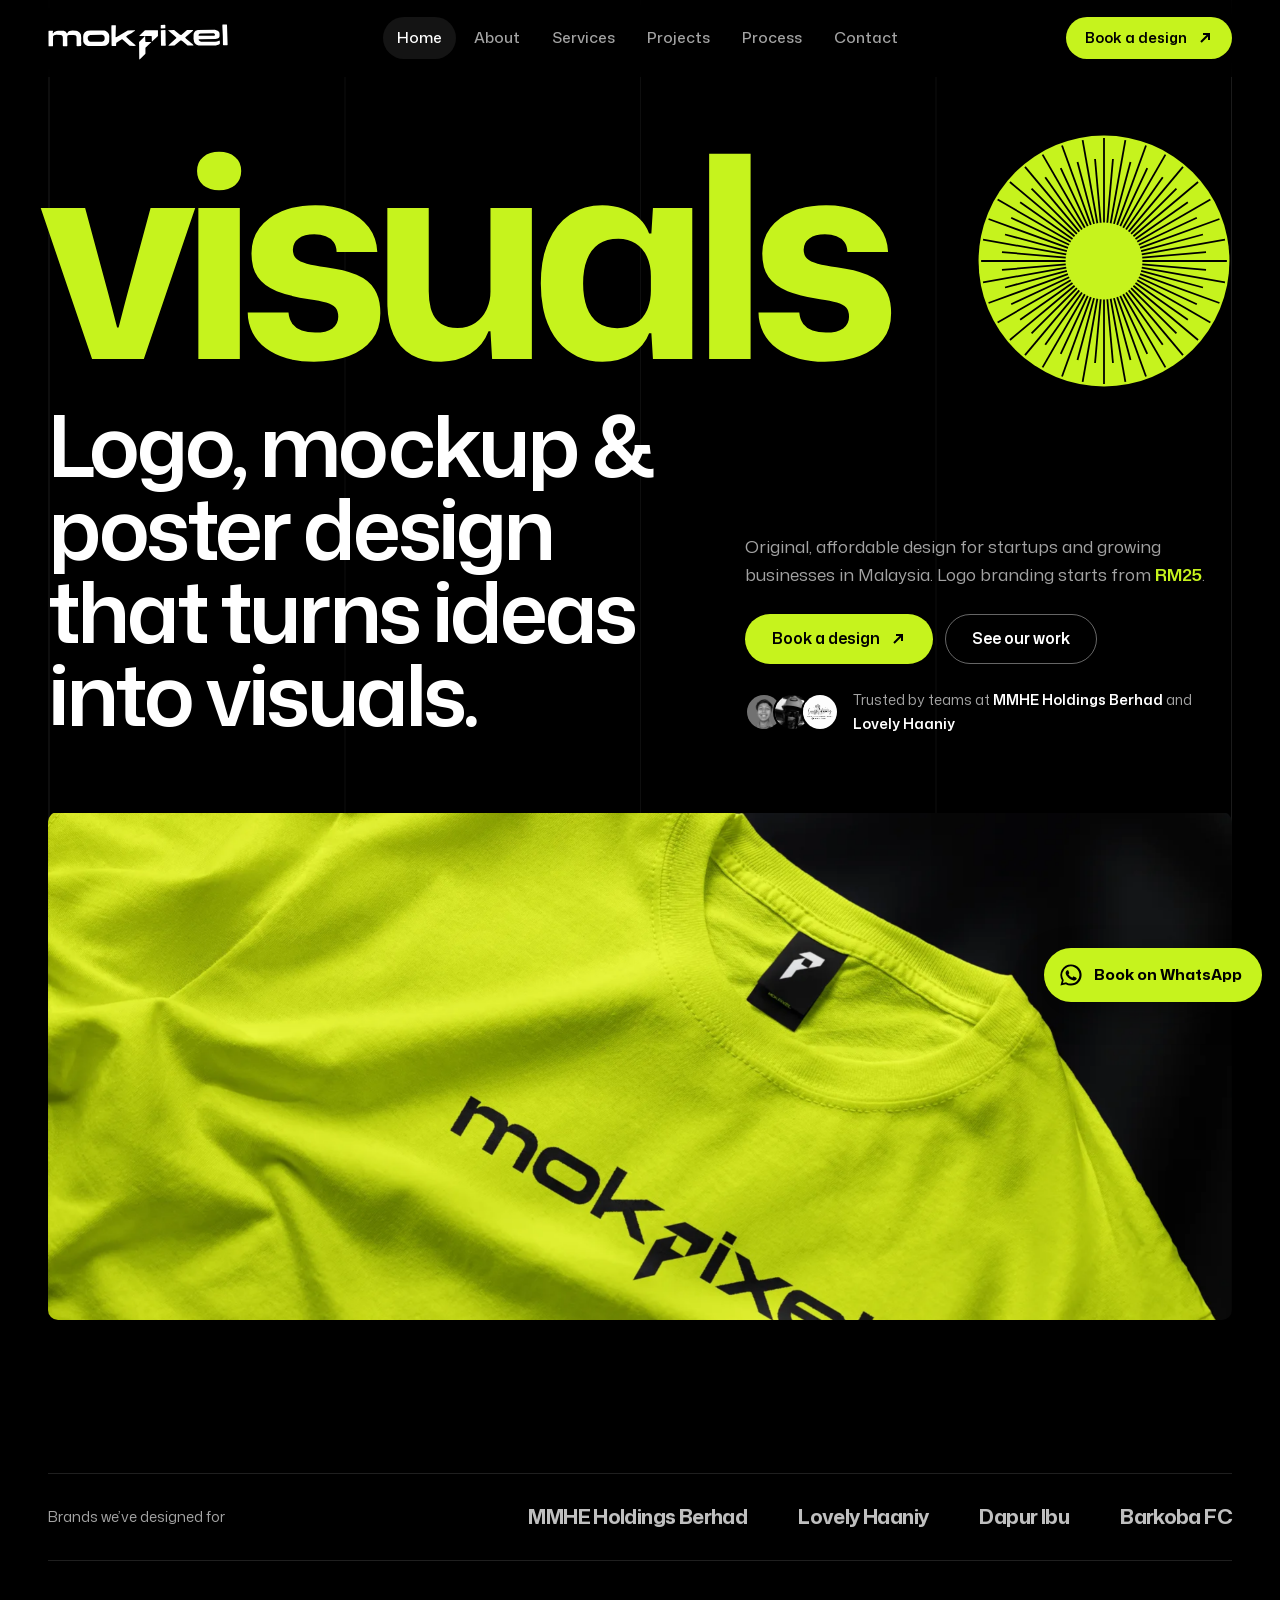
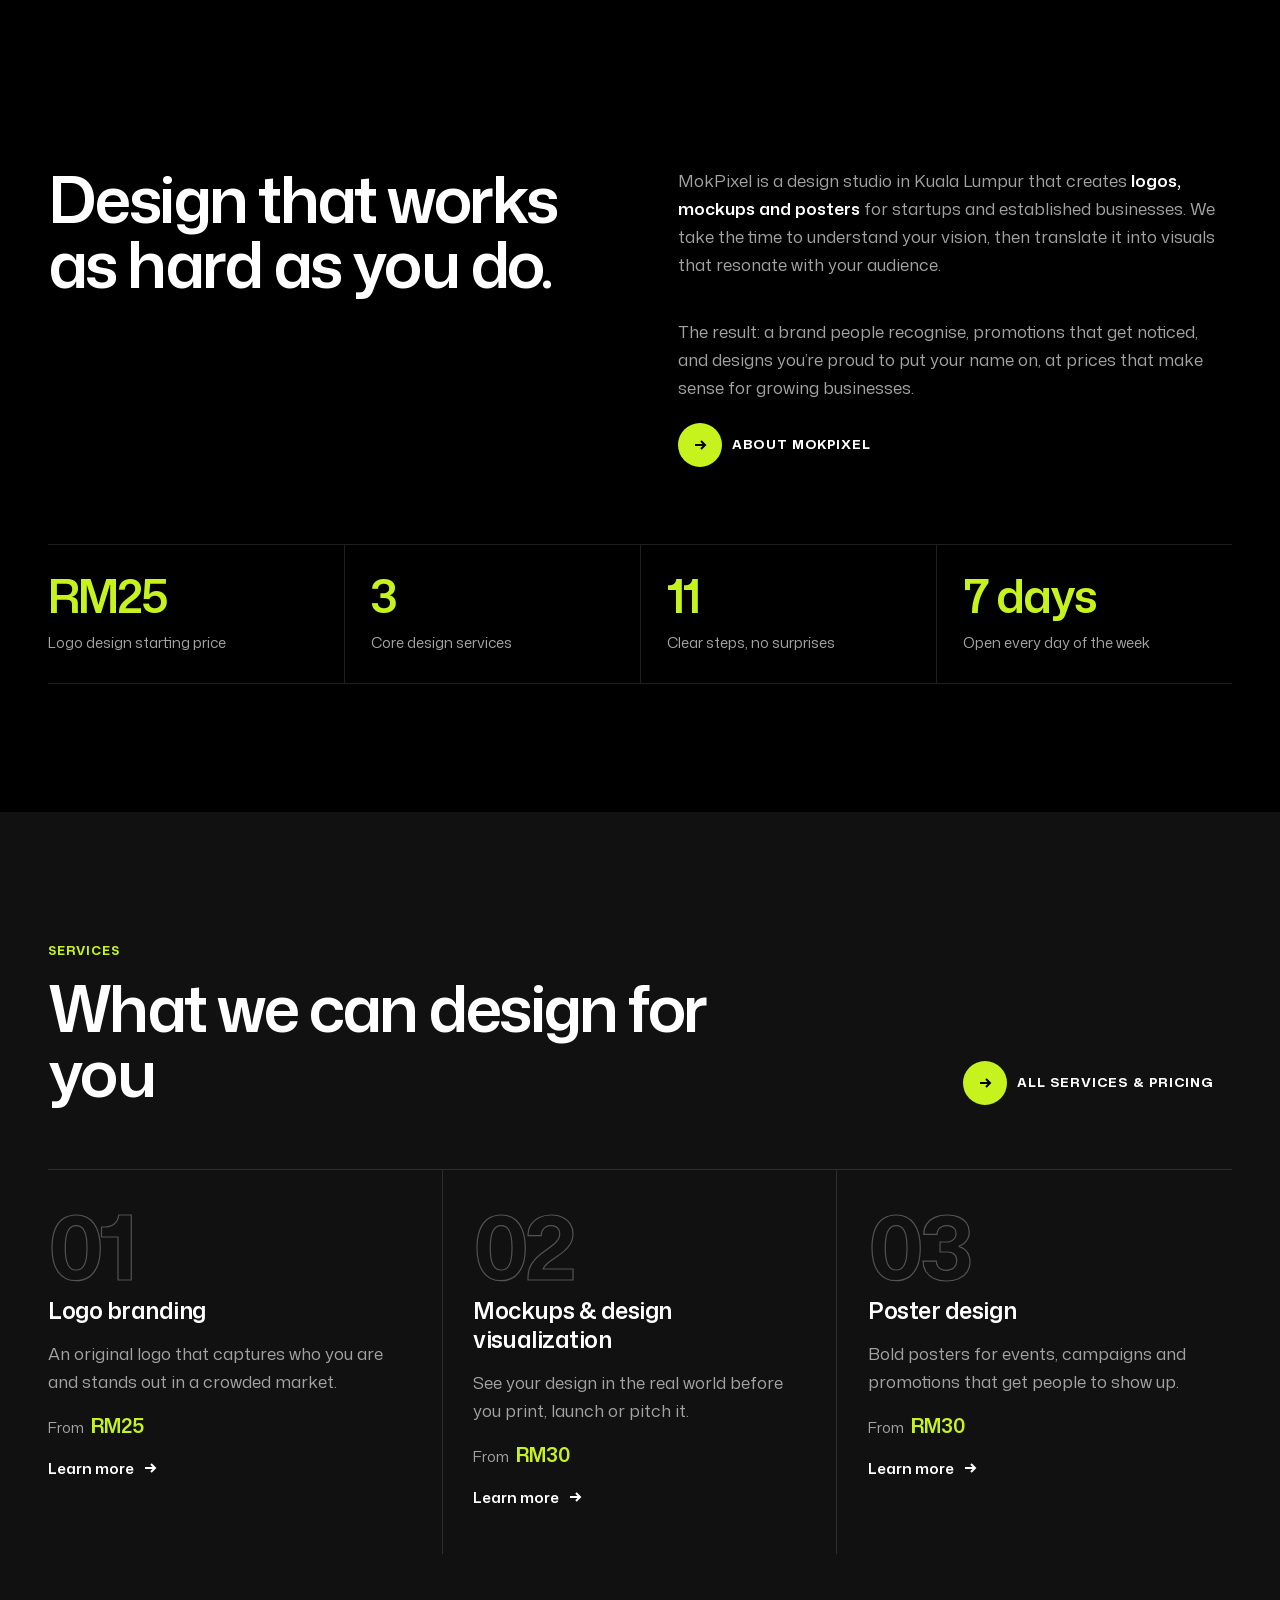
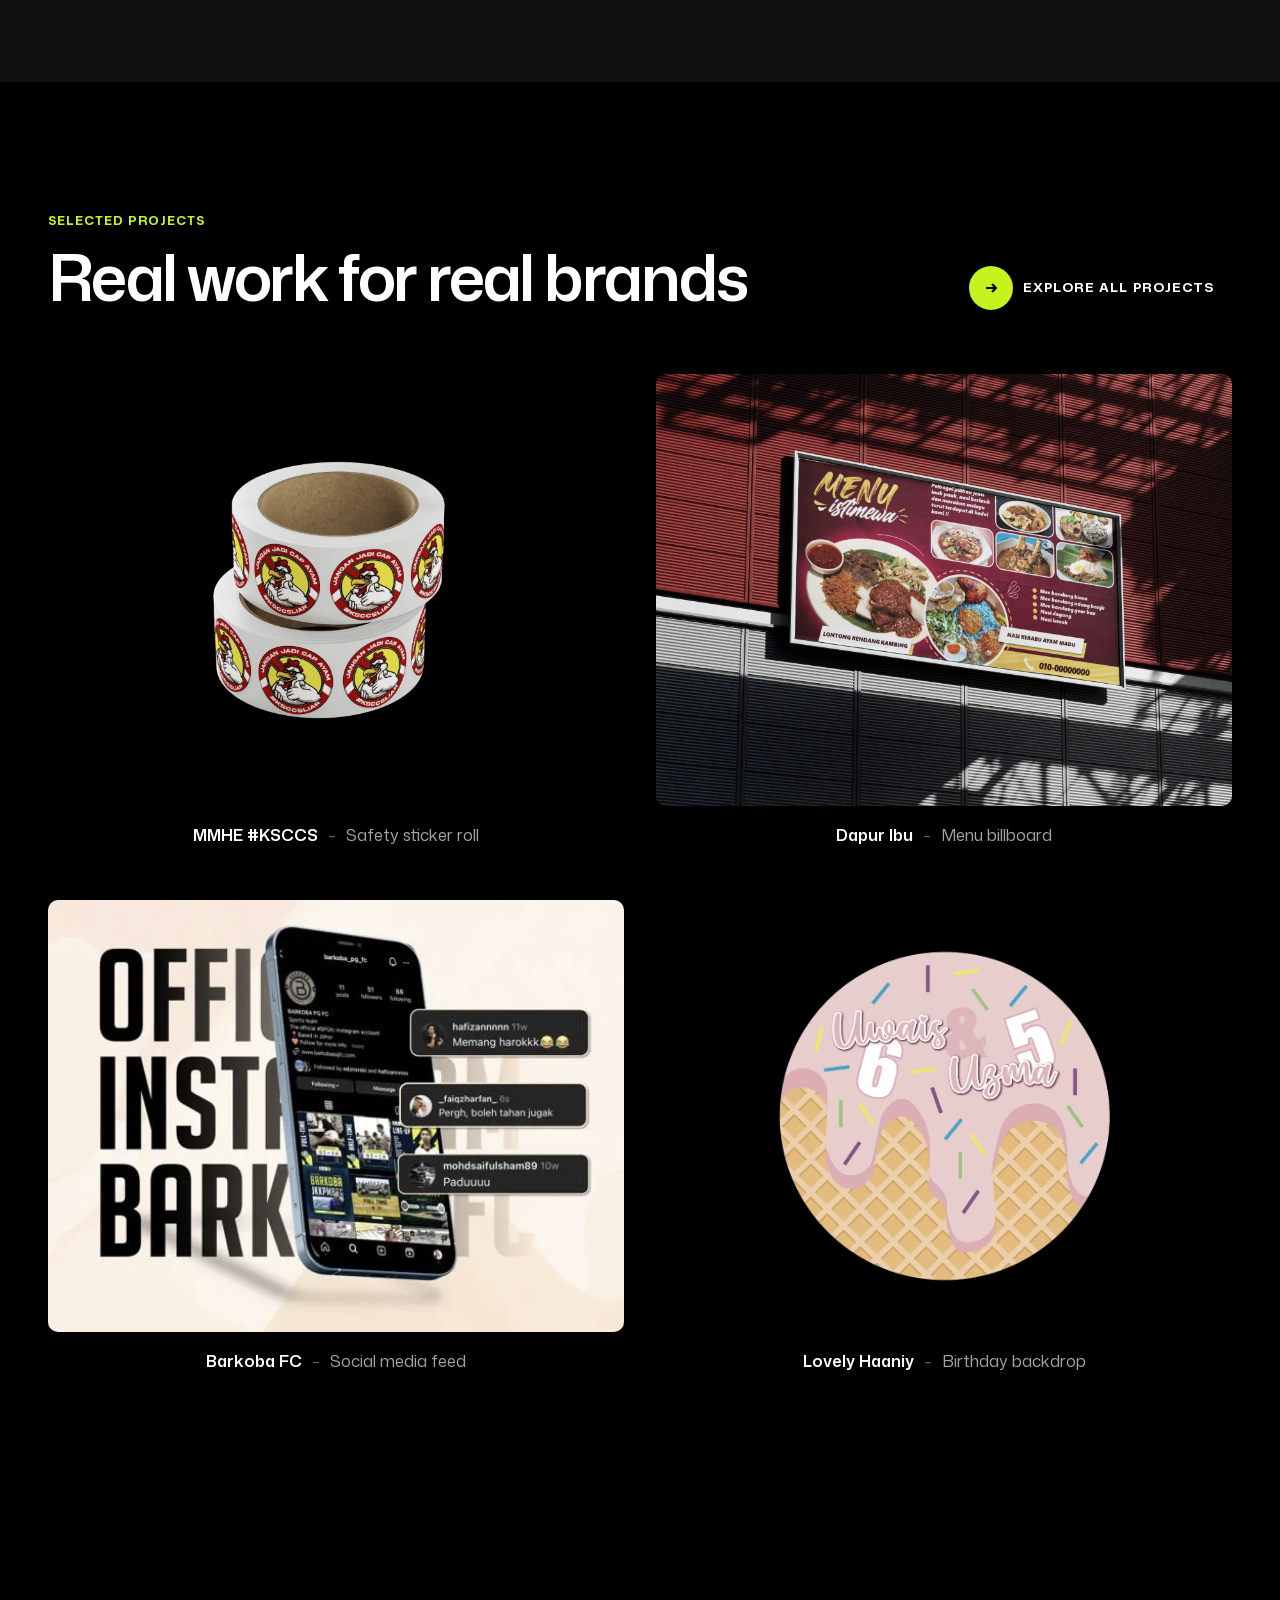
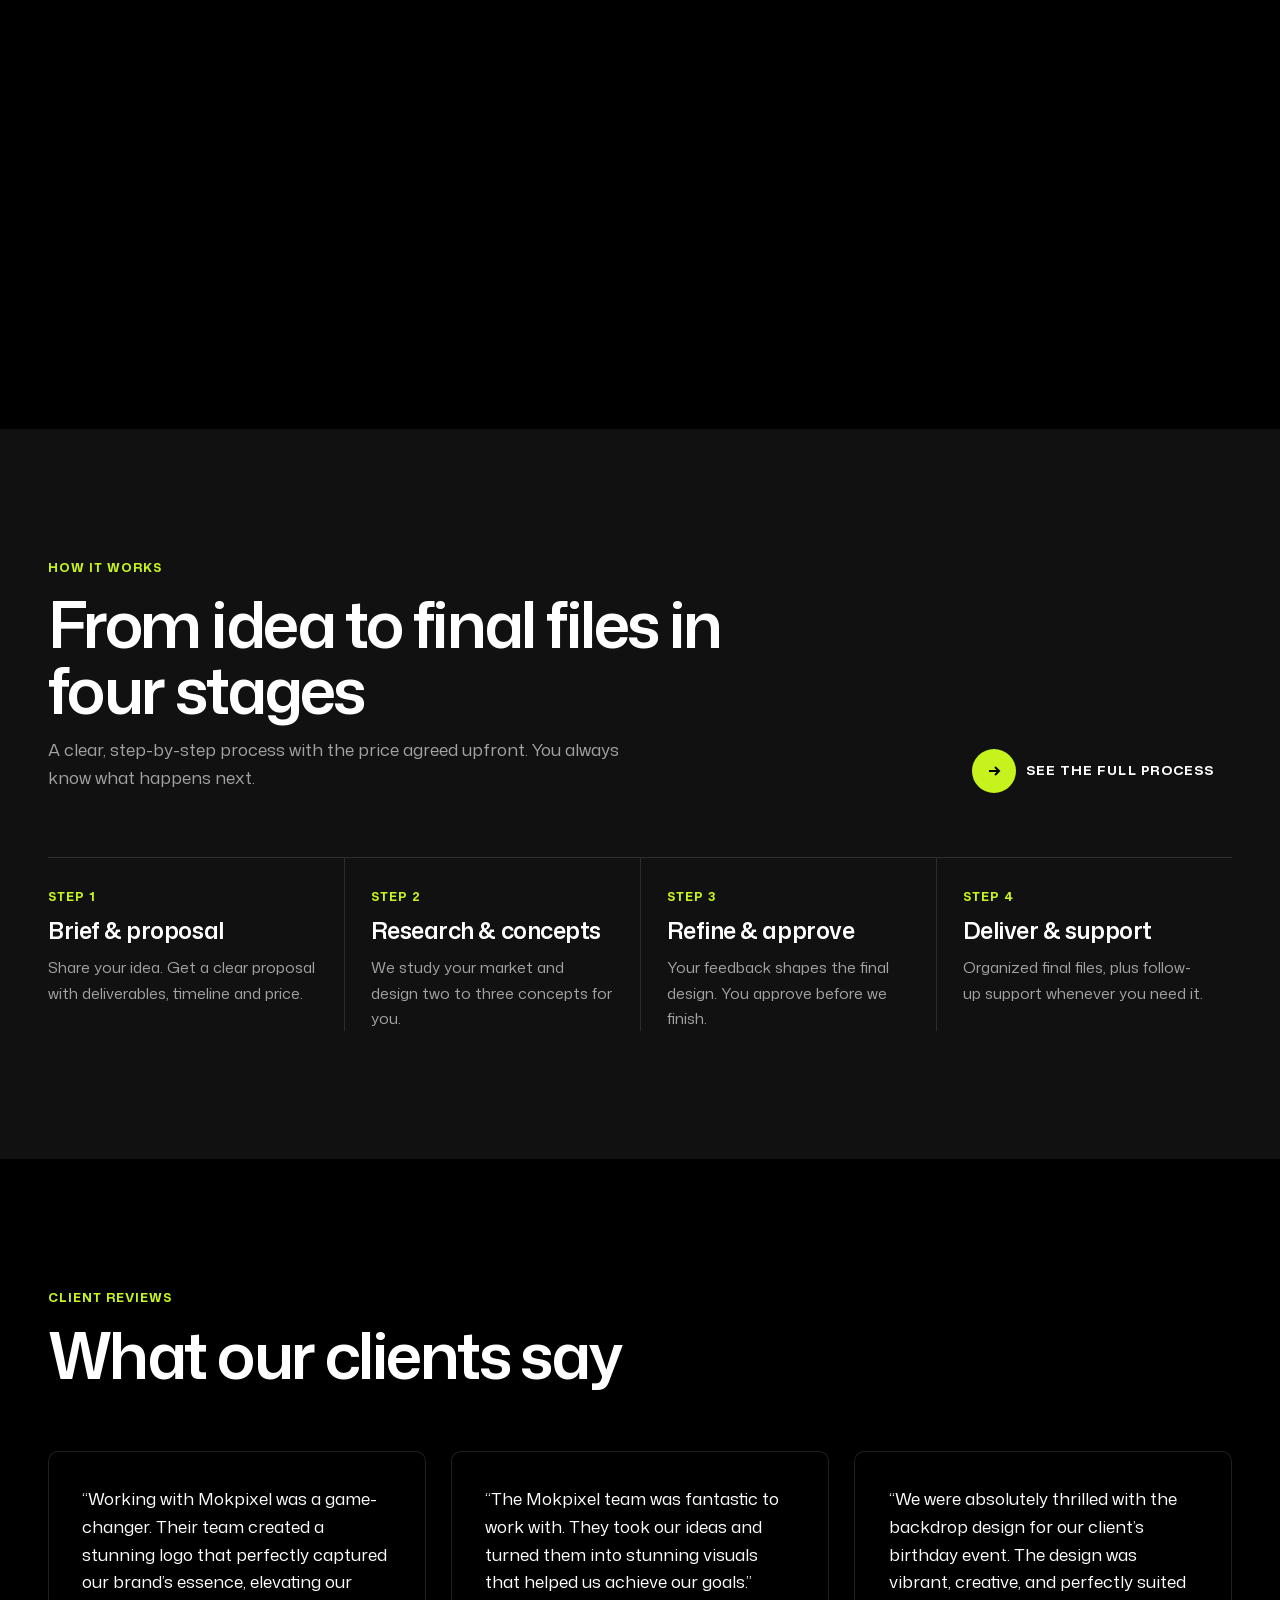
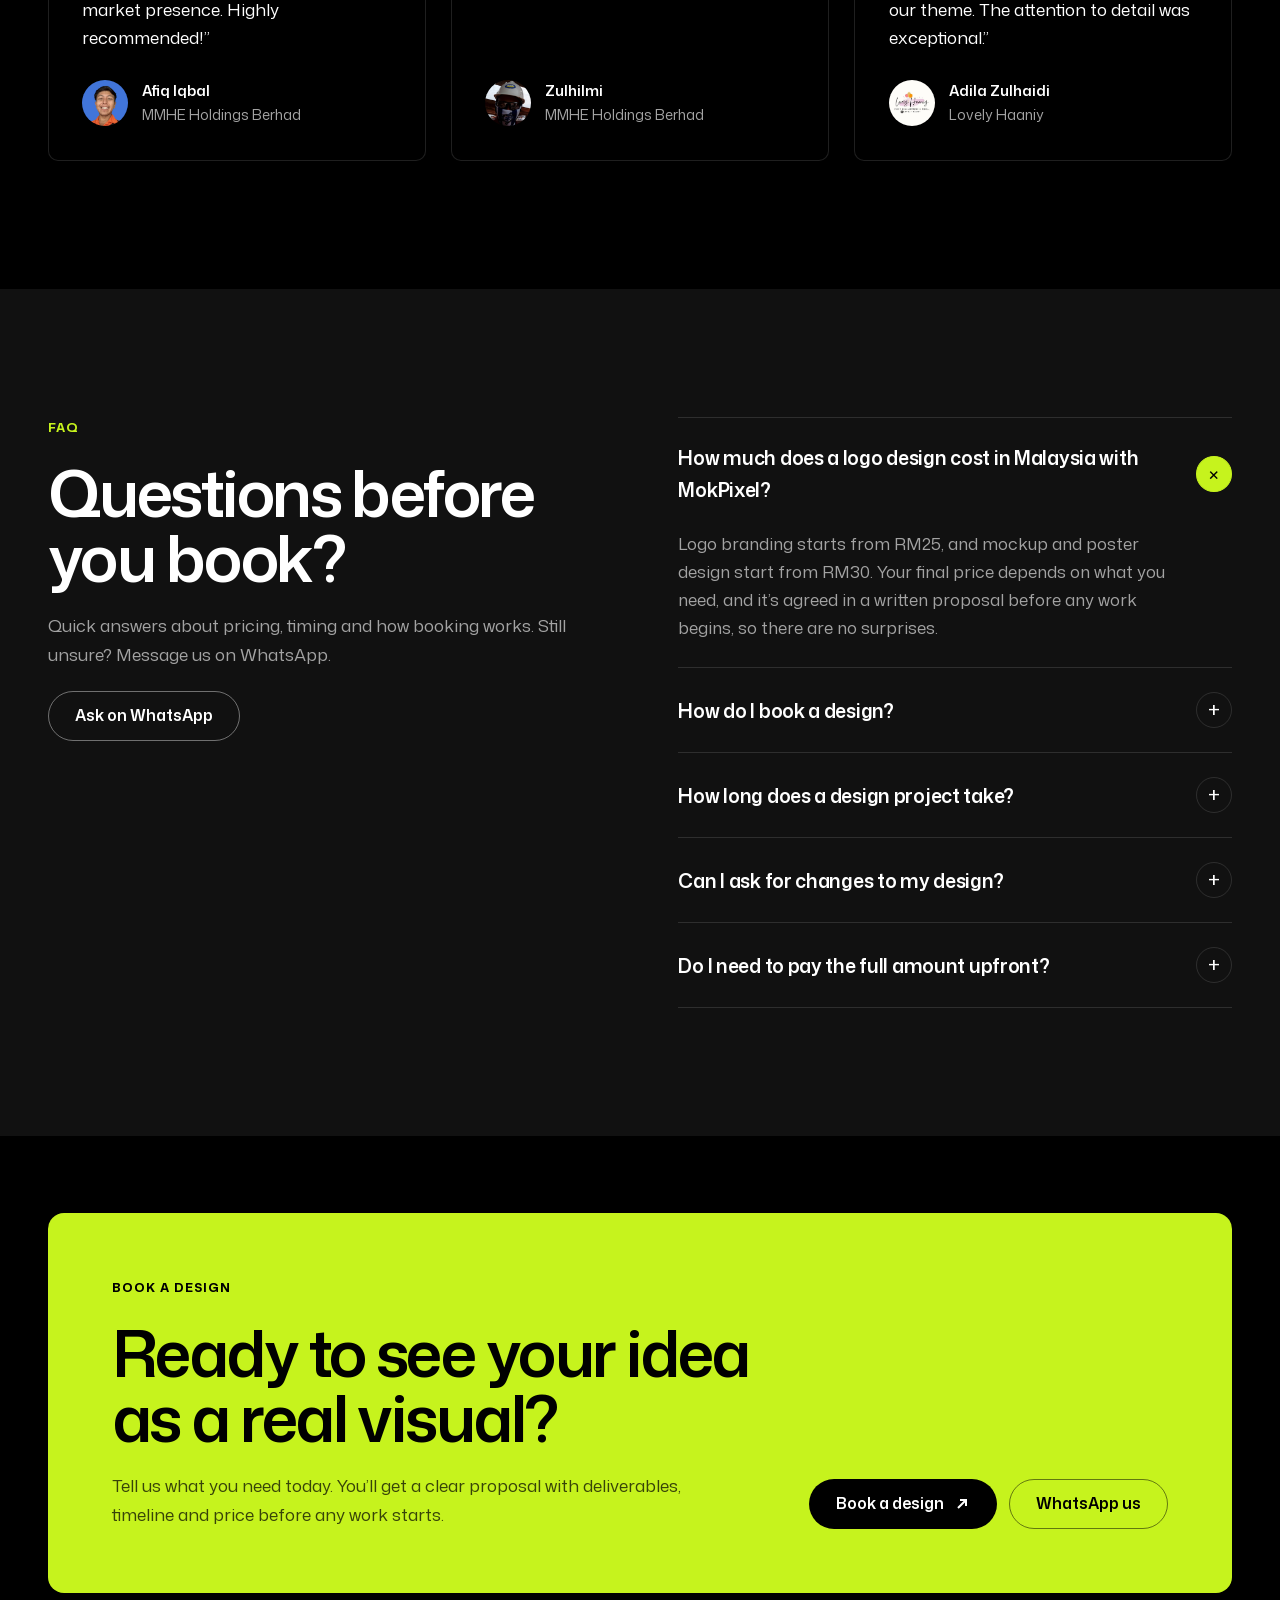
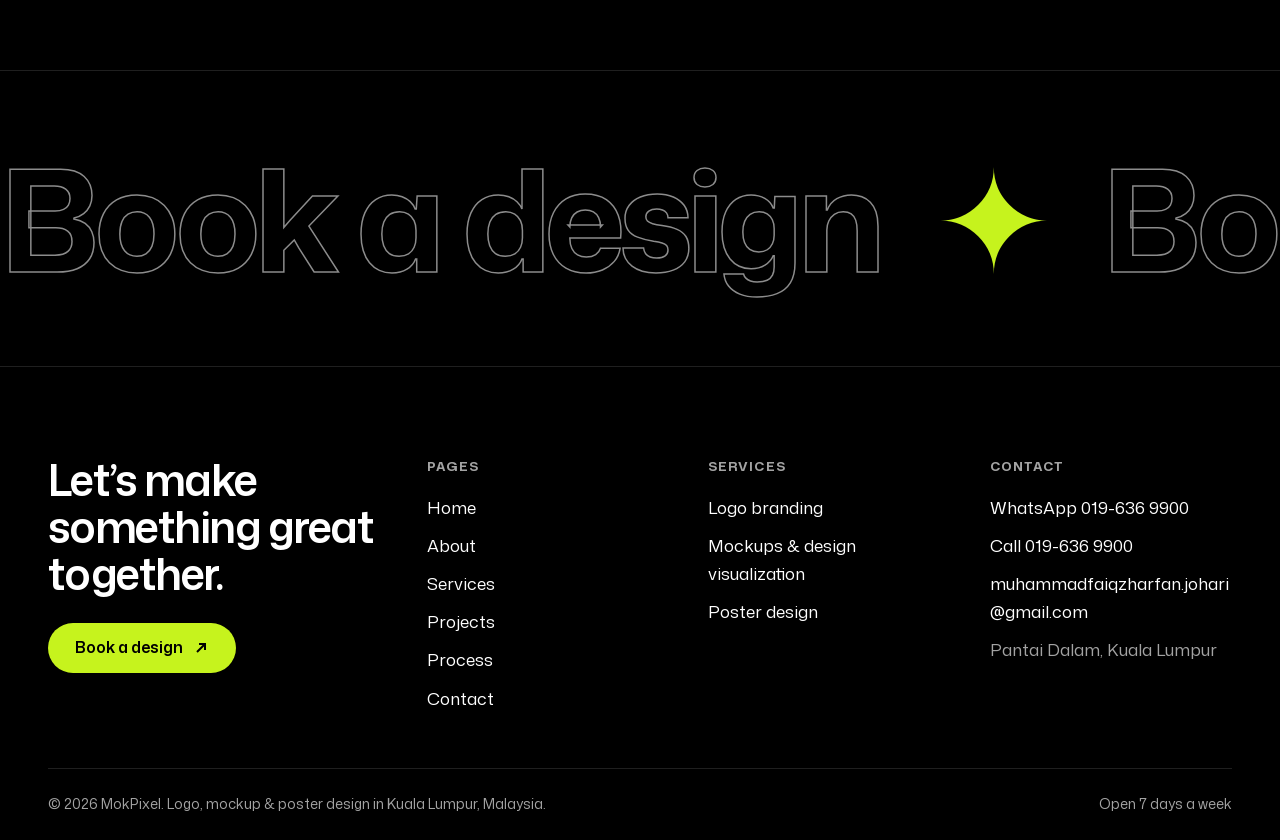
==== commit afed71c3: "MokPixel: use the mokpixel wordmark as the header logo Traced the wordmark from the original t-shirt" ====
--- a/mokpixel/index.html
+++ b/mokpixel/index.html
@@ -19,7 +19,7 @@
   <link rel="icon" type="image/png" href="assets/favicon.png">
   <link rel="apple-touch-icon" href="assets/apple-touch-icon.png">
   <link rel="preload" href="assets/fonts/mona.woff2" as="font" type="font/woff2" crossorigin>
-  <link rel="stylesheet" href="assets/css/site.css?v=5">
+  <link rel="stylesheet" href="assets/css/site.css?v=6">
   <script>document.documentElement.classList.add("js")</script>
   <script type="application/ld+json">{"@context": "https://schema.org", "@type": "ProfessionalService", "@id": "https://mokinho.github.io/mokpixel/#business", "name": "MokPixel", "url": "https://mokinho.github.io/mokpixel/", "logo": "https://mokinho.github.io/mokpixel/assets/apple-touch-icon.png", "image": "https://mokinho.github.io/mokpixel/assets/og-image.jpg", "description": "MokPixel is a graphic design studio in Kuala Lumpur, Malaysia, offering logo branding, mockup design and poster design.", "telephone": "+60196369900", "email": "muhammadfaiqzharfan.johari@gmail.com", "priceRange": "From RM25", "address": {"@type": "PostalAddress", "addressLocality": "Kuala Lumpur", "addressRegion": "Wilayah Persekutuan Kuala Lumpur", "addressCountry": "MY"}, "areaServed": {"@type": "Country", "name": "Malaysia"}, "openingHoursSpecification": [{"@type": "OpeningHoursSpecification", "dayOfWeek": ["Monday", "Tuesday", "Wednesday", "Thursday", "Friday"], "opens": "09:00", "closes": "22:00"}, {"@type": "OpeningHoursSpecification", "dayOfWeek": "Saturday", "opens": "09:00", "closes": "18:00"}, {"@type": "OpeningHoursSpecification", "dayOfWeek": "Sunday", "opens": "09:00", "closes": "12:00"}], "makesOffer": [{"@type": "Offer", "itemOffered": {"@type": "Service", "name": "Logo branding"}, "priceSpecification": {"@type": "PriceSpecification", "minPrice": 25.0, "priceCurrency": "MYR"}}, {"@type": "Offer", "itemOffered": {"@type": "Service", "name": "Mockups & design visualization"}, "priceSpecification": {"@type": "PriceSpecification", "minPrice": 30.0, "priceCurrency": "MYR"}}, {"@type": "Offer", "itemOffered": {"@type": "Service", "name": "Poster design"}, "priceSpecification": {"@type": "PriceSpecification", "minPrice": 30.0, "priceCurrency": "MYR"}}]}</script>
   <script type="application/ld+json">{"@context": "https://schema.org", "@type": "WebSite", "name": "MokPixel", "url": "https://mokinho.github.io/mokpixel/"}</script>
@@ -30,7 +30,7 @@
 <div class="gridlines" aria-hidden="true"><div class="wrap"><div></div></div></div>
 <header class="hdr">
   <div class="wrap hdr-in">
-    <a class="logo" href="./" aria-label="MokPixel home"><span class="logo-mark" aria-hidden="true"></span>mokpixel</a>
+    <a class="logo" href="./" aria-label="MokPixel home"><svg class="logo-word" viewBox="0 0 293.7 58.7" role="img" aria-hidden="true" focusable="false"><path fill="currentColor" fill-rule="evenodd" d="M53.7 17.7 53.0 16.0 51.0 13.4 47.7 11.4 45.7 10.9 39.9 10.8 35.0 11.5 33.0 12.7 31.2 15.3 30.5 15.1 29.0 12.7 25.6 11.1 16.6 11.0 14.1 11.3 10.3 13.1 8.4 15.4 7.7 14.9 7.8 13.1 8.3 12.0 8.0 11.2 1.4 11.0 0.9 11.4 0.8 12.9 0.9 35.8 1.2 36.2 2.3 36.4 7.7 36.3 8.1 36.0 8.3 20.1 9.1 19.0 10.0 18.5 13.3 17.7 21.5 18.0 23.4 19.4 24.0 20.6 24.2 23.2 24.2 35.6 24.4 36.0 25.3 36.3 30.9 36.2 31.4 35.9 31.6 34.9 31.4 20.6 31.8 19.2 32.7 18.5 34.4 17.9 41.5 17.8 44.6 18.5 45.9 19.6 46.5 20.8 46.7 35.8 48.4 36.2 53.7 36.0 54.2 34.1 54.3 30.8 54.0 28.1 54.2 22.7Z M99.3 16.8 97.9 14.4 96.8 13.3 94.4 11.6 91.9 10.7 69.4 10.6 64.9 10.9 63.1 11.6 59.7 14.0 57.8 17.2 57.3 20.7 57.6 29.1 58.6 31.1 60.4 33.4 63.7 35.3 65.8 36.0 87.6 36.0 93.2 35.4 95.4 34.5 97.5 32.7 98.6 31.2 99.7 28.8 100.0 19.6Z M64.9 21.8 65.4 20.4 66.6 19.0 68.9 17.8 87.7 17.6 89.7 18.1 91.6 19.7 92.2 21.3 92.4 23.5 92.1 25.5 91.2 27.2 89.3 28.5 87.9 28.9 69.4 29.0 67.7 28.5 65.9 27.0 64.8 24.0Z M178.9 10.1 158.9 10.1 157.7 10.7 149.2 18.7 149.1 19.4 149.5 19.6 157.4 19.5 158.0 20.1 148.5 29.4 148.8 56.8 149.1 57.7 149.9 57.5 158.5 49.1 158.9 48.0 158.9 38.7 168.3 29.9 168.0 29.2 159.4 29.2 158.8 28.8 158.4 19.9 158.9 19.5 168.8 19.6 169.2 20.6 169.3 28.0 169.7 28.4 170.1 28.3 179.3 19.4 179.3 10.8Z M184.4 10.0 184.0 10.4 184.3 34.9 184.9 35.4 191.3 35.3 191.8 35.0 192.1 34.2 191.8 30.5 191.6 10.4 191.1 9.9Z M236.8 10.0 235.9 9.6 227.1 9.8 225.7 10.6 217.4 17.9 215.2 17.6 205.7 9.9 195.9 10.0 196.0 10.6 207.0 19.8 209.5 22.3 209.0 23.4 196.5 34.5 196.4 35.1 197.1 35.4 206.2 35.1 216.0 26.8 217.1 26.8 218.5 27.5 227.6 35.0 237.4 34.9 236.0 33.2 225.3 24.2 223.8 22.6 224.5 21.4 235.5 11.7Z M279.2 13.5 277.4 11.6 275.6 10.4 272.2 9.4 244.3 9.6 240.8 11.0 239.2 12.6 237.8 15.2 237.4 17.4 237.3 23.9 238.3 29.3 239.4 31.2 241.7 33.4 243.2 34.3 245.5 35.0 273.6 34.9 277.6 34.0 278.8 33.5 280.2 32.3 280.3 29.0 280.1 27.6 279.7 27.1 275.5 28.5 272.4 28.9 249.5 29.0 247.2 27.9 245.9 26.5 245.6 25.3 246.3 24.9 248.1 24.7 272.8 24.6 276.6 23.8 278.8 22.3 279.8 20.0 279.7 15.6Z M245.3 18.5 245.6 17.5 246.9 16.0 248.9 15.3 270.0 15.2 271.5 15.8 272.3 16.8 272.0 18.4 271.2 19.0 269.9 19.2 246.1 19.3Z M103.6 2.2 103.3 5.4 103.7 34.8 104.1 35.7 110.7 35.7 111.1 35.1 111.1 32.2 111.5 30.5 120.4 24.9 121.2 25.0 123.5 26.8 133.0 35.5 140.1 35.7 142.9 35.4 142.9 34.8 135.1 28.0 127.3 20.6 129.8 18.5 136.1 14.9 140.0 12.1 141.3 11.6 142.1 10.7 141.9 10.3 130.1 10.4 112.0 21.4 110.8 21.7 110.2 21.1 110.7 2.4 110.1 2.0Z M191.3 1.8 190.6 1.4 184.2 1.6 183.9 1.9 183.8 6.9 185.0 7.4 191.3 7.1Z M285.0 0.7 284.4 1.2 284.3 3.8 285.1 19.8 285.3 34.0 286.1 34.8 292.0 34.8 292.9 34.3 291.9 1.5 291.5 0.8Z"/></svg></a>
     <nav class="nav" id="nav" aria-label="Main"><a href="./" aria-current="page">Home</a><a href="about/">About</a><a href="services/">Services</a><a href="projects/">Projects</a><a href="process/">Process</a><a href="contact/">Contact</a><a class="btn btn-neon" href="contact/#book">Book a design <svg viewBox="0 0 16 16" aria-hidden="true"><path d="M4 12L12 4M6 4h6v6"/></svg></a></nav>
     <a class="btn btn-neon btn-sm hdr-cta" href="contact/#book">Book a design <svg viewBox="0 0 16 16" aria-hidden="true"><path d="M4 12L12 4M6 4h6v6"/></svg></a>
     <button class="burger" aria-expanded="false" aria-controls="nav" aria-label="Open menu"><span></span><span></span></button>
@@ -221,6 +221,6 @@
   </div>
 </footer>
 <a class="fab" href="https://wa.me/60196369900?text=Hi%20MokPixel%2C%20I%27d%20like%20to%20book%20a%20design." target="_blank" rel="noopener" aria-label="Book a design on WhatsApp"><svg viewBox="0 0 32 32" aria-hidden="true"><path fill="currentColor" d="M16 3a13 13 0 0 0-11.2 19.6L3 29l6.6-1.7A13 13 0 1 0 16 3zm0 23.6c-2 0-3.9-.5-5.6-1.5l-.4-.2-3.9 1 1-3.8-.3-.4A10.6 10.6 0 1 1 16 26.6zm5.8-7.9c-.3-.2-1.9-.9-2.2-1s-.5-.2-.7.2l-1 1.2c-.2.2-.4.2-.7.1a8.7 8.7 0 0 1-4.3-3.8c-.3-.6.3-.5.9-1.7.1-.2 0-.4 0-.5l-1-2.4c-.3-.6-.5-.5-.7-.5h-.6c-.2 0-.6.1-.9.4-.3.3-1.2 1.1-1.2 2.8s1.2 3.2 1.4 3.4c.2.2 2.4 3.6 5.7 5 2.1.9 2.9 1 4 .8.6-.1 1.9-.8 2.2-1.5.3-.7.3-1.4.2-1.5-.1-.2-.3-.3-.6-.4z"/></svg><span>Book on WhatsApp</span></a>
-<script src="assets/js/site.js?v=5" defer></script>
+<script src="assets/js/site.js?v=6" defer></script>
 </body>
 </html>
--- a/mokpixel/assets/css/site.css
+++ b/mokpixel/assets/css/site.css
@@ -82,7 +82,10 @@
 .hdr { position: sticky; top: 0; z-index: 100; background: rgba(0,0,0,.78); backdrop-filter: blur(14px); -webkit-backdrop-filter: blur(14px); border-bottom: 1px solid transparent; transition: border-color .3s; }
 .hdr.scrolled { border-bottom-color: var(--line); }
 .hdr-in { display: flex; align-items: center; gap: 24px; height: 76px; }
-.logo { display: inline-flex; align-items: center; gap: 10px; text-decoration: none; font-weight: 700; font-size: 1.3rem; letter-spacing: -.03em; }
+.logo { display: inline-flex; align-items: center; text-decoration: none; color: var(--text); transition: color .2s; flex: none; }
+.logo:hover { color: var(--neon); }
+.logo-word { display: block; height: 36px; width: auto; margin-top: 7px; }
+@media (max-width: 960px) { .logo-word { height: 30px; margin-top: 6px; } }
 .logo-mark { width: 20px; height: 33px; background: var(--neon); -webkit-mask: url("../img/logo.png") center / contain no-repeat; mask: url("../img/logo.png") center / contain no-repeat; flex: none; }
 .nav { display: flex; gap: 4px; margin: 0 auto; }
 .nav a { padding: 8px 14px; border-radius: 999px; text-decoration: none; font-size: .95rem; font-weight: 500; color: var(--muted); transition: color .2s, background-color .2s; }
